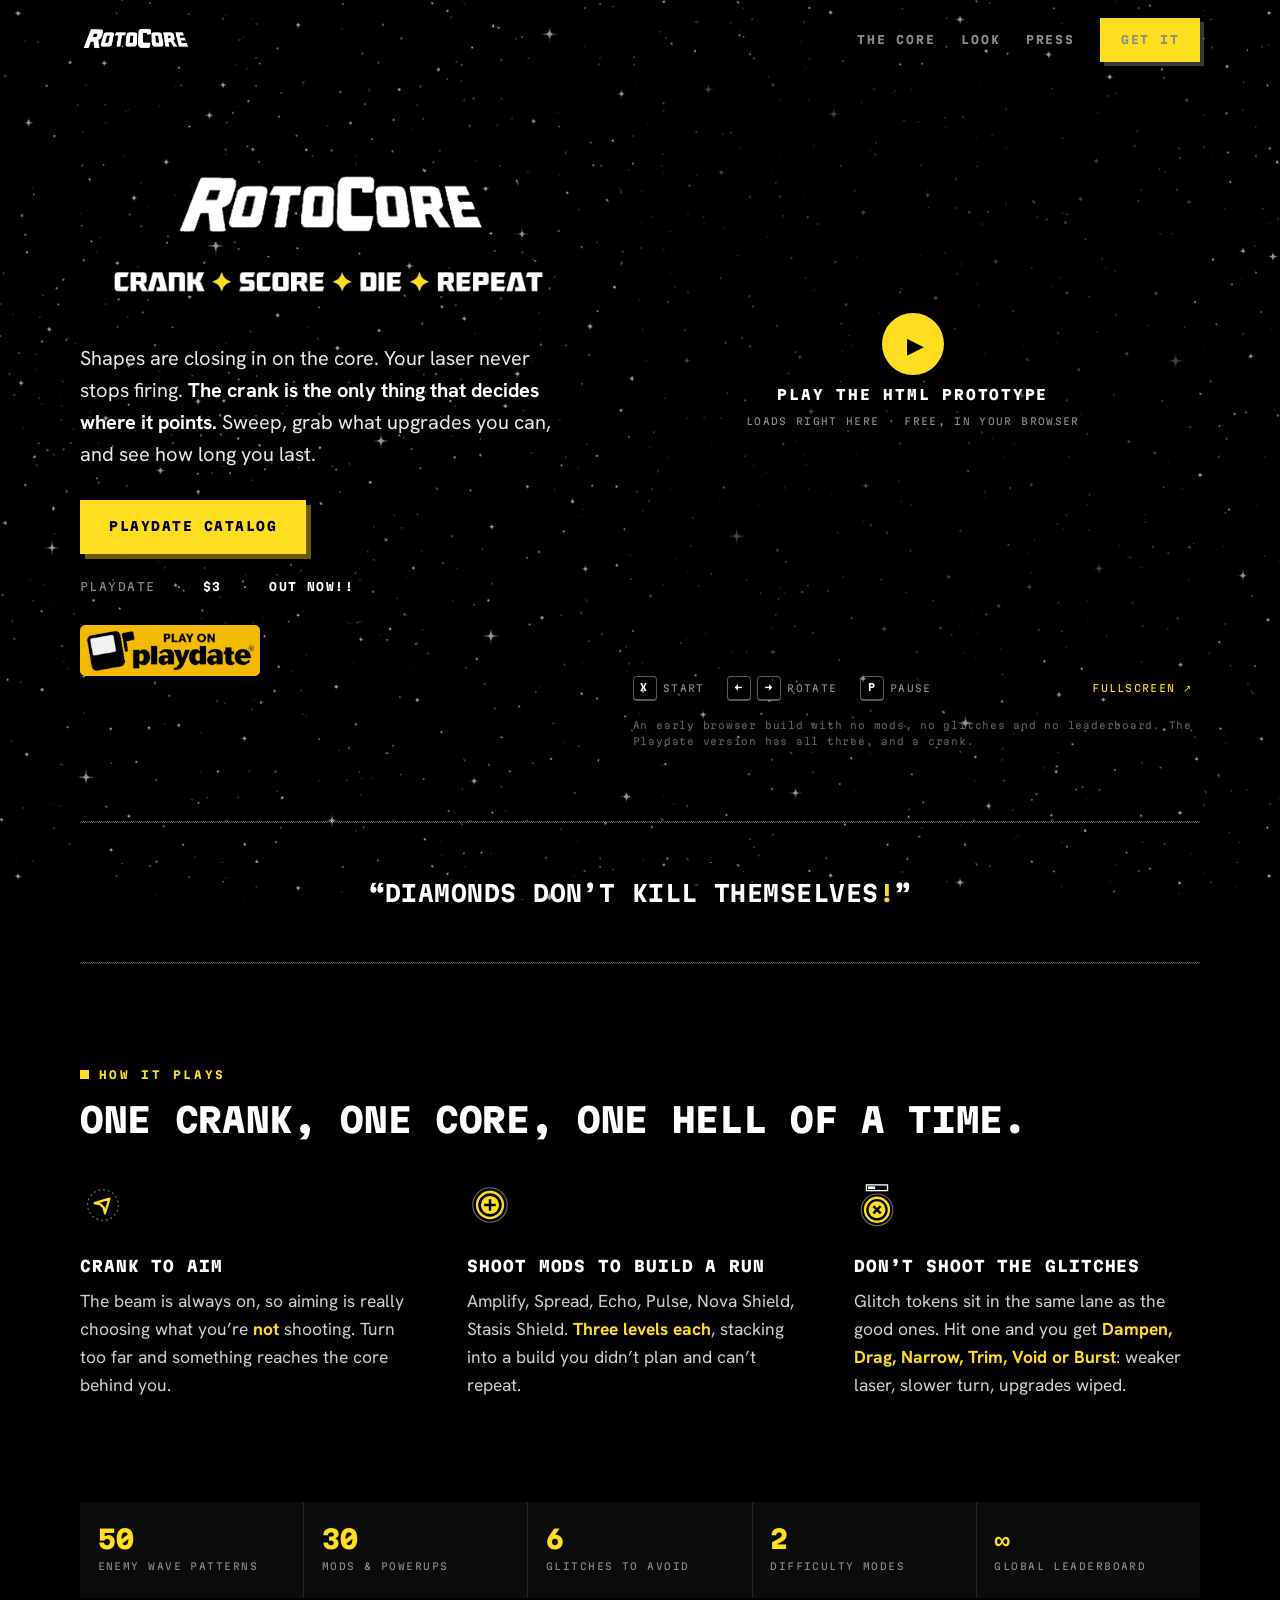
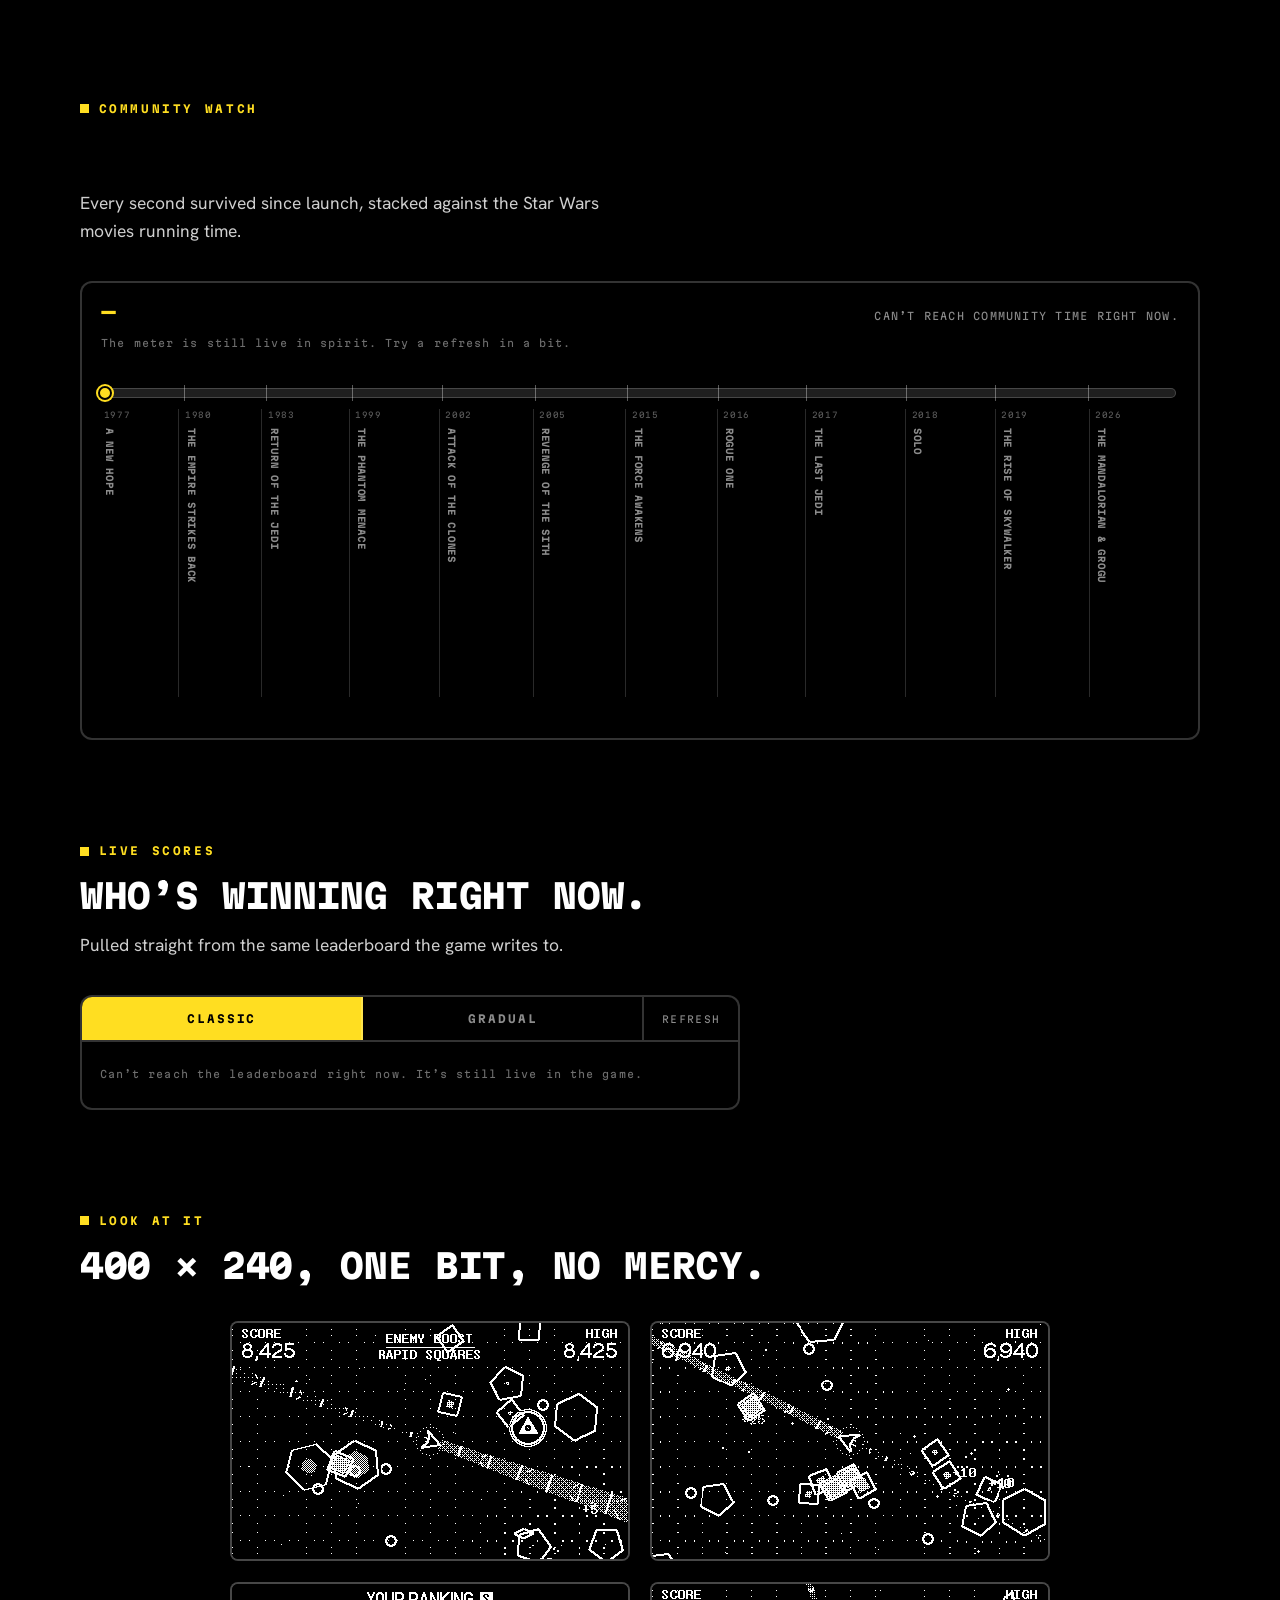
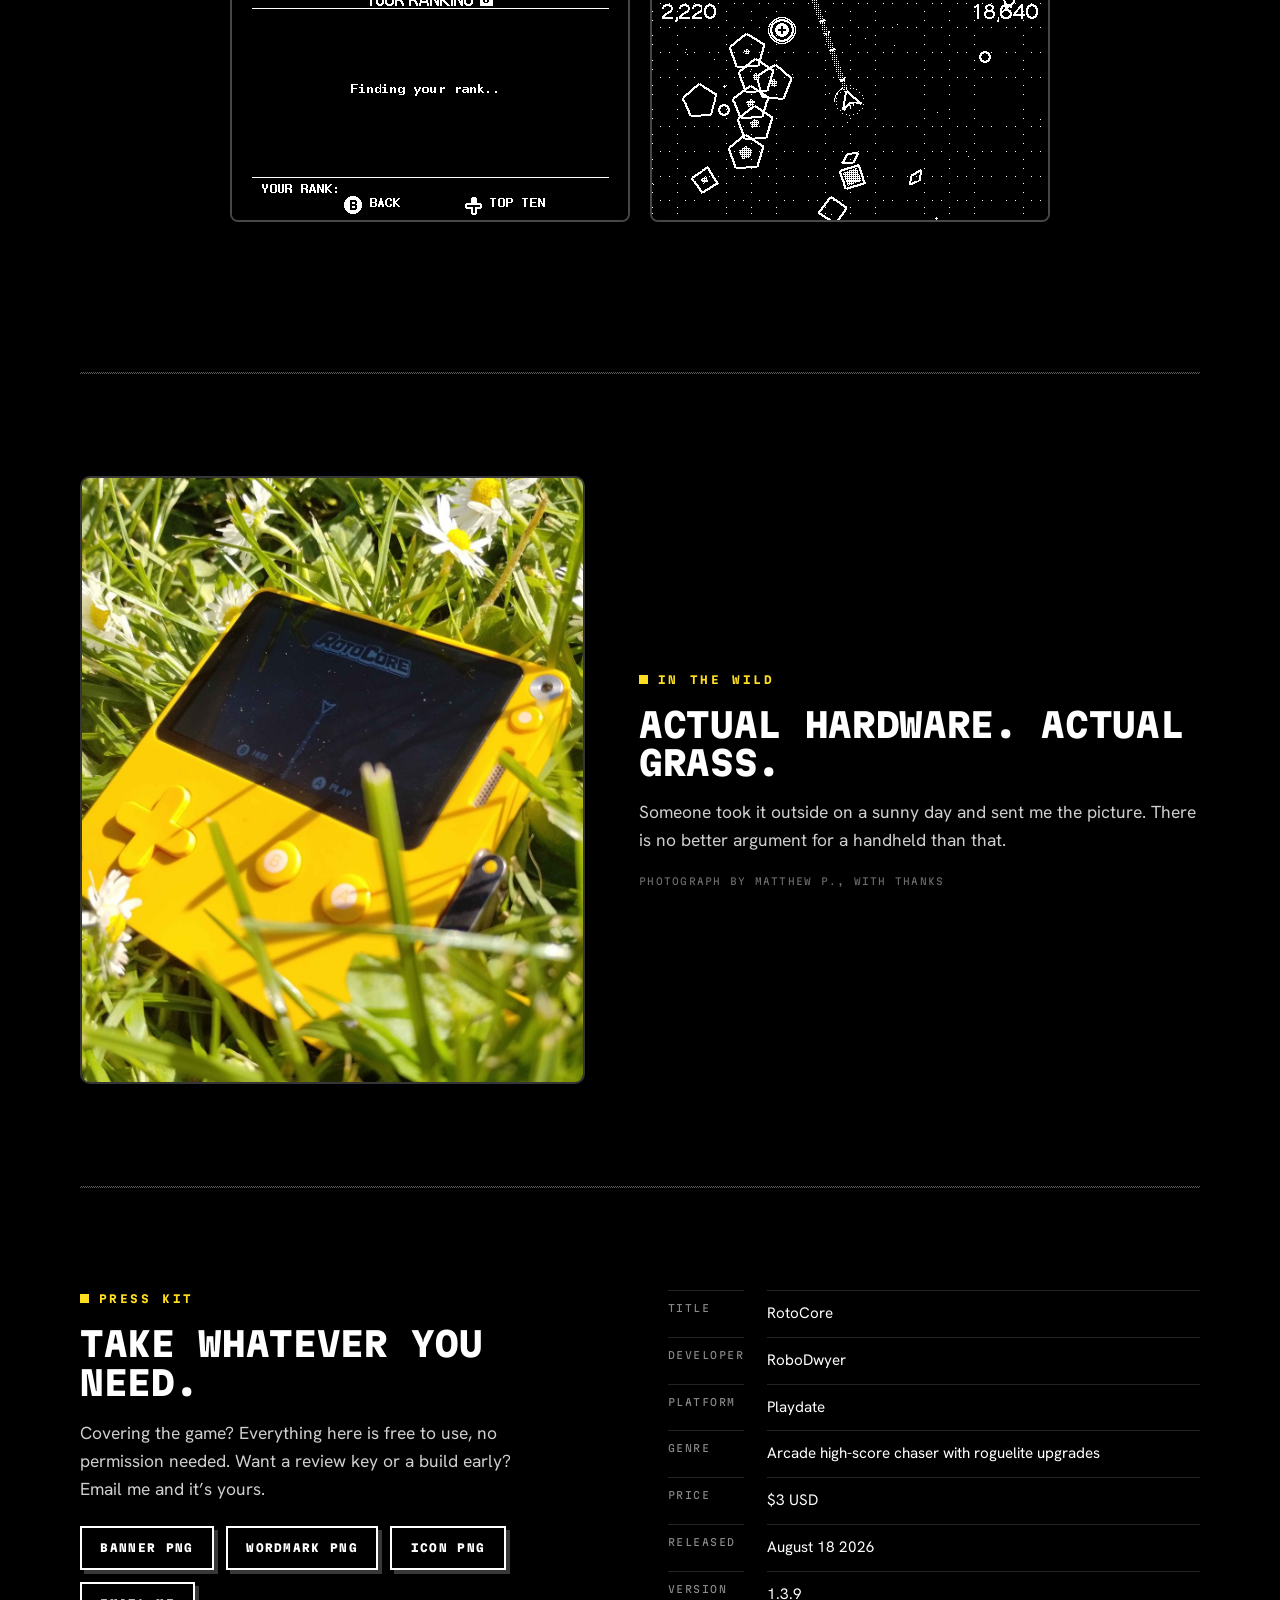
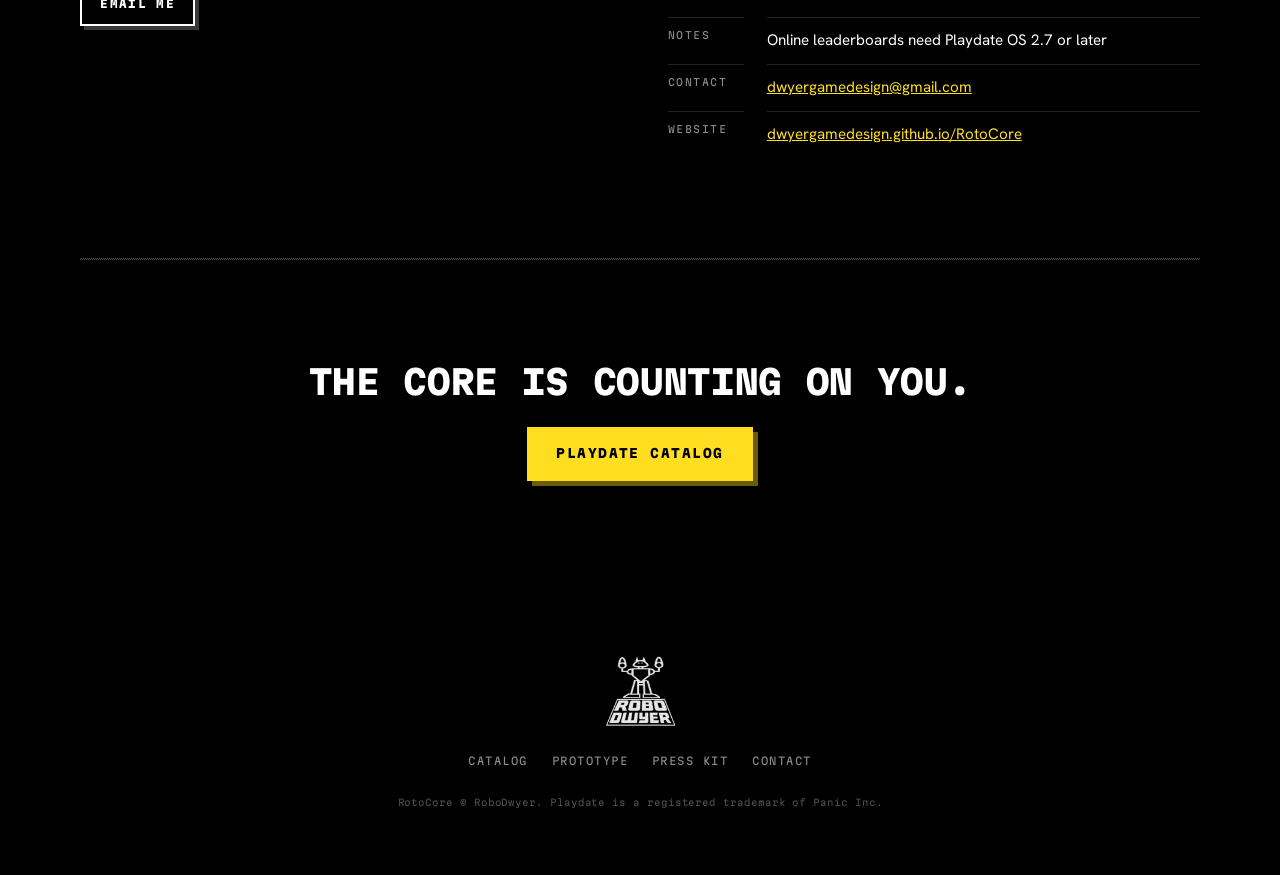
==== index.html @ f3251499 "Update index.html" ====
<!doctype html>
<html lang="en">
<head>
<meta charset="utf-8">
<meta name="viewport" content="width=device-width, initial-scale=1">

<!-- ==========================================================================
     ROTOCORE. Catalog, $3, 18 Aug 2026, v1.3.8, contact, site URL, GIFs,
     leaderboard, saga meter. Asset paths are relative, so this works at
     dwyergamedesign.github.io/RotoCore/ as-is.
     ========================================================================== -->

<title>RotoCore, a crank-powered arcade high-score chaser for Playdate</title>
<meta name="description" content="Shapes are closing in on the core. Your laser never stops firing, and the crank decides where it points. An arcade high-score chaser for Playdate by RoboDwyer.">
<link rel="icon" href="assets/icon.png">

<meta property="og:title" content="RotoCore. Crank, score, die, repeat.">
<meta property="og:description" content="An arcade high-score chaser for Playdate. Your laser never stops firing, and the crank decides where it points.">
<meta property="og:type" content="website">
<!-- OG images must be absolute URLs, so this one can't be relative: -->
<meta property="og:image" content="https://dwyergamedesign.github.io/RotoCore/assets/banner.png">
<meta name="twitter:card" content="summary_large_image">

<link rel="preconnect" href="https://fonts.googleapis.com">
<link rel="preconnect" href="https://fonts.gstatic.com" crossorigin>
<link href="https://fonts.googleapis.com/css2?family=Hanken+Grotesk:wght@400;500;700&display=swap" rel="stylesheet">
<link href="https://fonts.googleapis.com/css2?family=Martian+Mono:wdth,wght@87.5,400;87.5,700;87.5,800&display=swap" rel="stylesheet">

<style>
:root{
  --void:#000;
  --bone:#fff;
  --volt:#FFDE21;          /* the yellow in the RotoCore wordmark */
  --amber:#FFC500;         /* Playdate badge yellow */
  --ash:#8c8c8c;           /* the grey already living in your art */
  --hud:"Martian Mono","Roobert Mono",ui-monospace,"SF Mono",Menlo,monospace;
  --body:"Hanken Grotesk",system-ui,-apple-system,"Segoe UI",sans-serif;
}

*,*::before,*::after{box-sizing:border-box}
html{scroll-behavior:smooth}
html{background:var(--void)}
body{
  margin:0;
  background:transparent;
  color:var(--bone);
  font-family:var(--body);
  font-size:clamp(1rem,.96rem + .2vw,1.09rem);
  line-height:1.6;
  -webkit-font-smoothing:antialiased;
}
img{max-width:100%;display:block}
a{color:var(--volt)}

/* Starfield: one fixed layer behind everything. Fixed rather than scrolling, so
   content moves past a still sky instead of dragging a repeating pattern with it.
   The tile is cropped from the itch background, because the raw file has empty
   margins that tile as dark gutters. */
.sky{
  position:fixed;inset:0;z-index:-1;pointer-events:none;
  background:url("assets/stars.png") repeat 0 0;
  opacity:.6;
}

.wrap{width:min(1120px,92vw);margin-inline:auto}
.band{padding:clamp(3.5rem,8vw,6.5rem) 0}

/* checkerboard rule: the site's hairline is a dither, not a line */
.rule{
  height:2px;
  background-image:repeating-conic-gradient(var(--bone) 0 25%, transparent 0 50%);
  background-size:2px 2px;
  opacity:.35;
  border:0;
  margin:0;
}

.eyebrow{
  font-family:var(--hud);
  font-weight:700;
  font-size:.68rem;
  letter-spacing:.24em;
  text-transform:uppercase;
  color:var(--volt);
  display:flex;
  align-items:center;
  gap:.6rem;
  margin:0 0 1.1rem;
}
.eyebrow::before{content:"";width:9px;height:9px;background:var(--volt);flex:none}

h2{
  font-family:var(--hud);
  font-weight:800;
  font-size:clamp(1.35rem,1.05rem + 1.5vw,2.1rem);
  line-height:1.15;
  letter-spacing:-.01em;
  text-transform:uppercase;
  margin:0 0 1rem;
}

/* ---------- top bar ---------- */
.topbar{
  display:flex;align-items:center;justify-content:space-between;gap:1rem;
  padding:1.1rem 0;
}
.topbar__mark{height:26px;width:auto}
.topnav{display:flex;align-items:center;gap:1.6rem}
.topnav a{
  font-family:var(--hud);font-size:.7rem;font-weight:700;letter-spacing:.16em;
  text-transform:uppercase;color:var(--ash);text-decoration:none;
}
.topnav a:hover{color:var(--bone)}
@media(max-width:720px){.topnav .topnav__link{display:none}}

/* ---------- buttons ---------- */
.btn{
  display:inline-flex;align-items:center;gap:.55rem;
  padding:.95rem 1.7rem;
  font-family:var(--hud);font-weight:800;font-size:.78rem;letter-spacing:.12em;
  text-transform:uppercase;text-decoration:none;
  border:2px solid var(--bone);color:var(--bone);background:transparent;
  box-shadow:5px 5px 0 rgba(255,255,255,.22);
  transition:transform .08s ease, box-shadow .08s ease, background .15s ease;
}
.btn:hover,.btn:focus-visible{transform:translate(3px,3px);box-shadow:2px 2px 0 rgba(255,255,255,.22)}
.btn--go{background:var(--volt);border-color:var(--volt);color:#000;box-shadow:5px 5px 0 #6b5c00}
.btn--go:hover,.btn--go:focus-visible{box-shadow:2px 2px 0 #6b5c00}
.btn--sm{padding:.7rem 1.15rem;font-size:.68rem;box-shadow:4px 4px 0 rgba(255,255,255,.22)}
.btn--sm:hover{box-shadow:2px 2px 0 rgba(255,255,255,.22)}
:focus-visible{outline:3px solid var(--volt);outline-offset:3px}

/* ---------- hero ---------- */
.hero{display:grid;gap:clamp(2rem,5vw,3.5rem);align-items:center;padding-bottom:clamp(2.5rem,6vw,4.5rem)}
@media(min-width:960px){.hero{grid-template-columns:minmax(0,.92fr) minmax(0,1.08fr)}}

.hero__wordmark{width:min(100%,520px);margin-bottom:1.6rem}
.hero__pitch{font-size:clamp(1.05rem,1rem + .35vw,1.25rem);max-width:46ch;margin:0 0 1.9rem;color:#e8e8e8}
.hero__pitch strong{color:var(--bone)}
.buys{display:flex;flex-wrap:wrap;gap:1rem 1.15rem;margin-bottom:1.5rem}
.hero__meta{
  font-family:var(--hud);font-size:.7rem;letter-spacing:.13em;text-transform:uppercase;
  color:var(--ash);margin:0 0 1.8rem;
}
.hero__meta b{color:var(--bone);font-weight:700}
.hero__badge{width:180px;opacity:.95}

/* ---------- taunt ---------- */
.taunt{
  font-family:var(--hud);font-weight:700;
  font-size:clamp(.95rem,.85rem + .7vw,1.5rem);
  text-transform:uppercase;letter-spacing:.02em;
  text-align:center;color:var(--bone);
  margin:0;padding:clamp(2.2rem,5vw,3.2rem) 0;
}
.taunt span{color:var(--volt)}

/* ---------- the loop ---------- */
.loop{display:grid;gap:2.2rem}
@media(min-width:820px){.loop{grid-template-columns:repeat(3,1fr);gap:2.6rem}}
.beat__glyph{width:46px;height:46px;margin-bottom:1.1rem}
.beat h3{
  font-family:var(--hud);font-weight:800;font-size:.95rem;letter-spacing:.06em;
  text-transform:uppercase;margin:0 0 .6rem;
}
.beat p{margin:0;color:#cfcfcf}
.beat em{color:var(--volt);font-style:normal;font-weight:700}

/* ---------- stats ---------- */
.stats{display:grid;grid-template-columns:repeat(2,1fr);gap:1px;background:rgba(255,255,255,.16)}
@media(min-width:760px){.stats{grid-template-columns:repeat(3,1fr)}}
@media(min-width:1000px){.stats{grid-template-columns:repeat(5,1fr)}}
.stat{background:rgba(0,0,0,.72);padding:1.5rem 1.1rem}
.stat__n{
  font-family:var(--hud);font-weight:800;font-size:1.6rem;line-height:1;
  color:var(--volt);display:block;margin-bottom:.5rem;font-variant-numeric:tabular-nums;
}
.stat__l{
  font-family:var(--hud);font-size:.6rem;letter-spacing:.15em;text-transform:uppercase;
  color:var(--ash);line-height:1.5;display:block;
}

/* ---------- screenshots ---------- */
/* Native 400x240. The captures are pixel art, and upscaling them softens everything.
   Columns are capped at 400px and centred; they only ever shrink, never stretch. */
.shots{display:grid;gap:1.3rem;grid-template-columns:repeat(auto-fit,minmax(0,400px));justify-content:center}
.shot{
  position:relative;aspect-ratio:400/240;background:#000;width:100%;max-width:400px;
  border:2px solid rgba(255,255,255,.28);border-radius:8px;overflow:hidden;
}
.shot img{width:100%;height:100%;object-fit:cover;image-rendering:pixelated}
.shot.is-empty{border-style:dashed}
.shot.is-empty::after{
  content:attr(data-slot);
  position:absolute;inset:0;display:grid;place-items:center;text-align:center;padding:1rem;
  font-family:var(--hud);font-size:.58rem;letter-spacing:.12em;text-transform:uppercase;color:#5a5a5a;
}

/* ---------- in the wild ----------
   The photo is shown at its own aspect ratio, since it's already cropped how it should be. */
.wildband{display:grid;gap:2rem;align-items:center}
@media(min-width:860px){.wildband{grid-template-columns:minmax(0,.9fr) minmax(0,1fr);gap:3.4rem}}
.wild{
  border-radius:10px;overflow:hidden;background:#0a0a0a;
  border:2px solid rgba(255,255,255,.18);max-width:520px;
}
.wild img{display:block;width:100%;height:auto}
.wild__cap{
  margin:1.2rem 0 0;
  font-family:var(--hud);font-size:.6rem;letter-spacing:.13em;text-transform:uppercase;
  color:#6e6e6e;
}

/* ---------- press ---------- */
.press{display:grid;gap:2.6rem}
@media(min-width:880px){.press{grid-template-columns:minmax(0,1fr) minmax(0,1fr);gap:3.5rem}}
.facts{margin:0;display:grid;grid-template-columns:auto 1fr;gap:.1rem 1.4rem}
.facts dt{
  font-family:var(--hud);font-size:.62rem;letter-spacing:.15em;text-transform:uppercase;
  color:var(--ash);padding:.62rem 0;border-top:1px solid rgba(255,255,255,.14);
}
.facts dd{margin:0;padding:.62rem 0;border-top:1px solid rgba(255,255,255,.14);font-size:.95rem}
.assets{display:flex;flex-wrap:wrap;gap:.75rem;margin-top:1.4rem}

/* ---------- footer ---------- */
.foot{padding:3rem 0 4rem;display:grid;gap:1.6rem;justify-items:center;text-align:center}
.foot__logo{width:120px;opacity:.9}
.foot__links{display:flex;flex-wrap:wrap;gap:1.5rem;justify-content:center}
.foot__links a{
  font-family:var(--hud);font-size:.66rem;letter-spacing:.14em;text-transform:uppercase;
  color:var(--ash);text-decoration:none;
}
.foot__links a:hover{color:var(--bone)}
.foot__fine{font-family:var(--hud);font-size:.58rem;letter-spacing:.1em;color:#4d4d4d;margin:0}

/* ---------- prototype embed ---------- */
.linky{
  font-family:var(--hud);font-size:.7rem;letter-spacing:.1em;text-transform:uppercase;
  color:var(--ash);text-decoration:none;border-bottom:1px solid rgba(255,255,255,.28);
  padding-bottom:2px;align-self:center;
}
.linky:hover{color:var(--bone);border-color:var(--bone)}

.lede{color:#cfcfcf;max-width:56ch;margin:0 0 2.2rem}

.proto__stage{
  position:relative;width:100%;max-width:560px;margin-inline:auto;aspect-ratio:540/560;
  background:transparent;border-radius:14px;overflow:hidden;
}
.proto__frame{position:absolute;top:0;left:0;width:540px;height:560px;border:0;transform-origin:0 0}
.proto__launch{
  position:absolute;inset:0;width:100%;
  display:flex;flex-direction:column;align-items:center;justify-content:center;gap:.7rem;
  background:rgba(0,0,0,.55);border:0;cursor:pointer;color:var(--bone);
  font-family:var(--hud);text-transform:uppercase;
}
.proto__launch:hover .proto__launch-disc{background:var(--bone)}
.proto__launch-disc{
  width:62px;height:62px;border-radius:50%;background:var(--volt);color:#000;
  display:grid;place-items:center;font-size:1.35rem;padding-left:5px;transition:background .15s ease;
}
.proto__launch-main{font-weight:800;font-size:.86rem;letter-spacing:.13em}
.proto__launch-sub{font-size:.6rem;letter-spacing:.14em;color:var(--ash)}

.proto__bar{
  display:flex;flex-wrap:wrap;gap:1rem 2rem;align-items:center;justify-content:space-between;
  max-width:560px;margin:1rem auto 0;
}
.keys{display:flex;flex-wrap:wrap;gap:1.4rem;list-style:none;margin:0;padding:0}
.keys li{
  display:flex;align-items:center;gap:.4rem;
  font-family:var(--hud);font-size:.6rem;letter-spacing:.14em;text-transform:uppercase;color:var(--ash);
}
kbd{
  font-family:var(--hud);font-size:.62rem;font-weight:700;color:var(--bone);
  border:1px solid rgba(255,255,255,.35);border-bottom-width:2px;border-radius:4px;
  padding:.18rem .42rem;min-width:1.55em;text-align:center;
}
.proto__pop{
  font-family:var(--hud);font-size:.62rem;letter-spacing:.13em;text-transform:uppercase;
  color:var(--volt);text-decoration:none;
}
.proto__pop:hover{text-decoration:underline}
.proto__note{
  max-width:560px;margin:1rem auto 0;
  font-family:var(--hud);font-size:.6rem;line-height:1.7;letter-spacing:.08em;color:#5f5f5f;
}

/* ---------- saga meter ---------- */
.saga{
  border:2px solid rgba(255,255,255,.2);border-radius:12px;overflow:hidden;
  background:rgba(0,0,0,.55);
}
.saga__status{
  display:flex;flex-wrap:wrap;justify-content:space-between;align-items:baseline;gap:.5rem 1.4rem;
  padding:1.15rem 1.2rem .25rem;
}
.saga__time{
  font-family:var(--hud);font-weight:800;font-size:clamp(1.05rem,.95rem + .5vw,1.35rem);
  line-height:1;color:var(--volt);font-variant-numeric:tabular-nums;letter-spacing:.04em;
}
.saga__now{
  font-family:var(--hud);font-size:.64rem;letter-spacing:.12em;text-transform:uppercase;
  color:var(--ash);line-height:1.5;
}
.saga__now b{color:var(--bone);font-weight:700}
.saga__msg{
  margin:0;padding:.4rem 1.2rem 1.1rem;
  font-family:var(--hud);font-size:.63rem;letter-spacing:.11em;line-height:1.7;color:#6e6e6e;
}
.saga__msg.is-hidden{display:none}

.saga__scroll{
  overflow-x:auto;-webkit-overflow-scrolling:touch;
  padding:0 0 1.35rem;
  overscroll-behavior-x:contain;
  scrollbar-color:rgba(255,222,33,.45) transparent;
}
.saga__inner{min-width:1100px;padding:1.15rem 1.35rem 1.2rem}

.saga__rail{
  position:relative;height:10px;
  background:rgba(255,255,255,.12);
  border:1px solid rgba(255,255,255,.18);
  border-radius:999px;
}
.saga__fill{
  position:absolute;left:0;top:0;bottom:0;width:0;
  background:var(--volt);border-radius:999px 0 0 999px;
  transition:width .55s ease;
}
.saga__fill.is-full{border-radius:999px}
.saga__tick{
  position:absolute;top:-4px;bottom:-4px;width:1px;
  background:rgba(255,255,255,.35);pointer-events:none;
}
.saga__tick:first-child{display:none}
.saga__head{
  position:absolute;top:50%;left:0;z-index:2;
  width:14px;height:14px;margin-left:-7px;
  background:var(--volt);border:2px solid #000;
  box-shadow:0 0 0 2px var(--volt);border-radius:50%;
  transform:translateY(-50%);
  transition:left .55s ease;
}

.saga__films{
  display:flex;width:100%;margin-top:.7rem;
  min-height:18rem;align-items:flex-start;
}
.saga__film{
  min-width:0;height:18rem;padding:0 .15rem 0 .35rem;
  border-left:1px solid rgba(255,255,255,.16);
  overflow:visible;
}
.saga__film:first-child{padding-left:0;border-left:0}
.saga__film-year{
  font-family:var(--hud);font-size:.5rem;letter-spacing:.08em;color:#5a5a5a;
  display:block;margin:0 0 .4rem;
}
.saga__film-short{
  font-family:var(--hud);font-weight:700;font-size:.58rem;letter-spacing:.08em;
  text-transform:uppercase;color:var(--ash);
  display:block;white-space:nowrap;line-height:1.15;
  writing-mode:vertical-rl;
  text-orientation:sideways;
  -webkit-text-orientation:sideways;
}
.saga__film.is-done .saga__film-short{color:var(--bone)}
.saga__film.is-now .saga__film-short{color:var(--volt)}
.saga__film.is-now .saga__film-year{color:var(--volt)}

@media(prefers-reduced-motion:reduce){
  .saga__fill,.saga__head{transition:none}
}

/* ---------- leaderboard ---------- */
.board{border:2px solid rgba(255,255,255,.2);border-radius:12px;overflow:hidden;max-width:660px;background:rgba(0,0,0,.55)}
.board__tabs{display:flex;align-items:stretch;border-bottom:2px solid rgba(255,255,255,.2)}
.board__tab{
  flex:1;appearance:none;background:transparent;border:0;cursor:pointer;
  padding:.95rem .6rem;color:var(--ash);
  font-family:var(--hud);font-weight:700;font-size:.68rem;letter-spacing:.18em;text-transform:uppercase;
  border-right:2px solid rgba(255,255,255,.2);transition:color .12s ease,background .12s ease;
}
.board__tab:hover{color:var(--bone)}
.board__tab.is-on{background:var(--volt);color:#000}
.board__refresh{
  appearance:none;background:transparent;border:0;cursor:pointer;color:var(--ash);
  padding:0 1.1rem;font-family:var(--hud);font-size:.6rem;letter-spacing:.14em;text-transform:uppercase;
}
.board__refresh:hover{color:var(--bone)}
.board__refresh[disabled]{opacity:.4;cursor:default}

.board__list{list-style:none;margin:0;padding:0}
.board__row{
  display:grid;grid-template-columns:2.6rem minmax(0,1fr) auto;align-items:center;gap:1rem;
  padding:.72rem 1.1rem;border-bottom:1px solid rgba(255,255,255,.1);
}
.board__list li:last-child .board__row,.board__list li:last-child{border-bottom:0}
.board__rank{
  font-family:var(--hud);font-weight:800;font-size:.74rem;color:#5f5f5f;font-variant-numeric:tabular-nums;
}
.board__name{
  font-family:var(--hud);font-size:.78rem;letter-spacing:.04em;
  overflow:hidden;text-overflow:ellipsis;white-space:nowrap;
}
.board__score{
  font-family:var(--hud);font-weight:800;font-size:.85rem;font-variant-numeric:tabular-nums;
}
.board__list li:first-child .board__rank,
.board__list li:first-child .board__score{color:var(--volt)}
.board__msg{
  margin:0;padding:1.5rem 1.1rem;
  font-family:var(--hud);font-size:.63rem;letter-spacing:.11em;line-height:1.7;color:#6e6e6e;
}
.board__msg.is-hidden{display:none}
.board__foot{
  max-width:660px;margin:.95rem 0 0;
  font-family:var(--hud);font-size:.58rem;letter-spacing:.1em;line-height:1.7;color:#5a5a5a;
}

/* ---------- reveal ---------- */
.rise{opacity:0;transform:translateY(14px);transition:opacity .5s ease,transform .5s ease}
.rise.is-in{opacity:1;transform:none}
@media(prefers-reduced-motion:reduce){
  html{scroll-behavior:auto}
  .rise{opacity:1;transform:none;transition:none}
  .btn{transition:none}
}
</style>
</head>

<body>
<div class="sky" aria-hidden="true"></div>

<div class="wrap">
  <header class="topbar">
    <img class="topbar__mark" src="assets/logo.png" alt="RotoCore">
    <nav class="topnav">
      <a class="topnav__link" href="#loop">The core</a>
      <a class="topnav__link" href="#look">Look</a>
      <a class="topnav__link" href="#press">Press</a>
      <a class="btn btn--sm btn--go" href="https://play.date/games/rotocore/">Get it</a>
    </nav>
  </header>
</div>

<main>

  <!-- ============================ HERO ============================ -->
  <section class="wrap hero">
    <div class="hero__copy">
      <img class="hero__wordmark" src="assets/wordmark.png" alt="RotoCore. Crank, score, die, repeat.">
      <p class="hero__pitch">
        Shapes are closing in on the core. Your laser never stops firing.
        <strong>The crank is the only thing that decides where it points.</strong>
        Sweep, grab what upgrades you can, and see how long you last.
      </p>
      <div class="buys">
        <a class="btn btn--go" href="https://play.date/games/rotocore/">Playdate Catalog</a>
      </div>
      <p class="hero__meta">
        Playdate &nbsp;·&nbsp; <b data-edit="price">$3</b> &nbsp;·&nbsp; <b data-edit="date">Out Now!!</b>
      </p>
      <img class="hero__badge" src="assets/play-on-playdate.png" alt="Play on Playdate">
    </div>

    <div class="hero__demo" id="play">
      <div class="proto__stage" id="protoStage">
        <button class="proto__launch" id="protoLaunch" type="button">
          <span class="proto__launch-disc" aria-hidden="true">&#9654;</span>
          <span class="proto__launch-main">Play the HTML Prototype</span>
          <span class="proto__launch-sub">Loads right here &middot; free, in your browser</span>
        </button>
      </div>

      <div class="proto__bar">
        <ul class="keys">
          <li><kbd>X</kbd> Start</li>
          <li><kbd>&#8592;</kbd><kbd>&#8594;</kbd> Rotate</li>
          <li><kbd>P</kbd> Pause</li>
        </ul>
        <a class="proto__pop" href="play/" target="_blank" rel="noopener">Fullscreen &#8599;</a>
      </div>

      <p class="proto__note" id="protoNote">
        An early browser build with no mods, no glitches and no leaderboard. The Playdate version has all three, and a crank.
      </p>
    </div>
  </section>

  <div class="wrap"><hr class="rule"></div>
  <p class="taunt">“Diamonds don’t kill themselves<span>!</span>”</p>
  <div class="wrap"><hr class="rule"></div>

  <!-- ============================ THE LOOP ============================ -->
  <section class="band" id="loop">
    <div class="wrap">
      <p class="eyebrow rise">How it plays</p>
      <h2 class="rise">One crank, one core, one hell of a time.</h2>
      <div class="loop" style="margin-top:2.6rem">

        <div class="beat rise">
          <!-- The ship, centred, rotating in place. It sits at x=200,y=120 in game.
               Chevron vertices are the game's own CHEVRON_LX / CHEVRON_LY from player.lua. -->
          <svg class="beat__glyph" viewBox="0 0 48 48" fill="none" aria-hidden="true">
            <circle cx="24" cy="24" r="16" stroke="#fff" stroke-width="1.2" stroke-dasharray="2 3" opacity=".45"/>
            <path d="M30.72 17.28 L15.27 21.98 L21.31 23.33 L24.67 26.69 L26.02 32.73 Z"
                  stroke="#FFDE21" stroke-width="2.4" stroke-linejoin="round"/>
          </svg>
          <h3>Crank to aim</h3>
          <p>The beam is always on, so aiming is really choosing what you’re <em>not</em> shooting. Turn too far and something reaches the core behind you.</p>
        </div>

        <div class="beat rise">
          <!-- Mod token: halo ring, outer ring, filled core, plus symbol (modToken.lua) -->
          <svg class="beat__glyph" viewBox="0 0 48 48" fill="none" aria-hidden="true">
            <circle cx="24" cy="24" r="18" stroke="#fff" stroke-width="1.2" opacity=".4"/>
            <circle cx="24" cy="24" r="13.5" stroke="#FFDE21" stroke-width="2.5"/>
            <circle cx="24" cy="24" r="9.5" fill="#FFDE21"/>
            <path d="M24 18v12M18 24h12" stroke="#000" stroke-width="2.6"/>
          </svg>
          <h3>Shoot mods to build a run</h3>
          <p>Amplify, Spread, Echo, Pulse, Nova Shield, Stasis Shield. <em>Three levels each</em>, stacking into a build you didn’t plan and can’t repeat.</p>
        </div>

        <div class="beat rise">
          <!-- Glitch token: countdown meter, halo ring, filled core, X (antiModToken.lua) -->
          <svg class="beat__glyph" viewBox="0 0 48 48" fill="none" aria-hidden="true">
            <rect x="13" y="3" width="22" height="6" stroke="#fff" stroke-width="1.4"/>
            <rect x="14.6" y="4.6" width="7.5" height="2.8" fill="#fff"/>
            <circle cx="24" cy="29" r="16.5" stroke="#fff" stroke-width="1.2" opacity=".4"/>
            <circle cx="24" cy="29" r="12.5" stroke="#FFDE21" stroke-width="2.5"/>
            <circle cx="24" cy="29" r="8.8" fill="#FFDE21"/>
            <path d="M20.2 25.2l7.6 7.6M27.8 25.2l-7.6 7.6" stroke="#000" stroke-width="2.6"/>
          </svg>
          <h3>Don’t shoot the glitches</h3>
          <p>Glitch tokens sit in the same lane as the good ones. Hit one and you get <em>Dampen, Drag, Narrow, Trim, Void or Burst</em>: weaker laser, slower turn, upgrades wiped.</p>
        </div>

      </div>
    </div>
  </section>

  <!-- ============================ STATS ============================ -->
  <section class="wrap" style="padding-bottom:clamp(3.5rem,8vw,6.5rem)">
    <div class="stats rise">
      <div class="stat"><span class="stat__n">50</span><span class="stat__l">Enemy wave patterns</span></div>
      <div class="stat"><span class="stat__n">30</span><span class="stat__l">Mods &amp; powerups</span></div>
      <div class="stat"><span class="stat__n">6</span><span class="stat__l">Glitches to avoid</span></div>
      <div class="stat"><span class="stat__n">2</span><span class="stat__l">Difficulty modes</span></div>
      <div class="stat"><span class="stat__n">∞</span><span class="stat__l">Global leaderboard</span></div>
    </div>
  </section>

  <!-- ============================ SAGA METER ============================ -->
  <section class="band" id="saga" style="padding-top:0">
    <div class="wrap">
      <p class="eyebrow rise">Community watch</p>
      <h2 class="rise">How long have we defended the core.</h2>
      <p class="lede rise">
        Every second survived since launch, stacked against the Star Wars movies running time.
      </p>

      <div class="saga rise">
        <div class="saga__status">
          <span class="saga__time" id="sagaTime">&#8212;</span>
          <span class="saga__now" id="sagaNow">Loading community time&#8230;</span>
        </div>
        <p class="saga__msg is-hidden" id="sagaMsg"></p>
        <div class="saga__scroll" id="sagaScroll">
          <div class="saga__inner" id="sagaInner">
            <div class="saga__rail" id="sagaRail" role="progressbar" aria-valuemin="0" aria-valuemax="100" aria-valuenow="0" aria-label="Community watch through the Star Wars movies">
              <div class="saga__fill" id="sagaFill"></div>
              <div class="saga__head" id="sagaHead" aria-hidden="true"></div>
            </div>
            <div class="saga__films" id="sagaFilms"></div>
          </div>
        </div>
      </div>
    </div>
  </section>

  <!-- ============================ LEADERBOARD ============================ -->
  <section class="band" id="scores" style="padding-top:0">
    <div class="wrap">
      <p class="eyebrow rise">Live scores</p>
      <h2 class="rise">Who&#8217;s winning right now.</h2>
      <p class="lede rise">
        Pulled straight from the same leaderboard the game writes to.
      </p>

      <div class="board rise">
        <div class="board__tabs" role="tablist" aria-label="Leaderboard difficulty">
          <button class="board__tab is-on" type="button" role="tab" aria-selected="true" data-mode="standard">Classic</button>
          <button class="board__tab" type="button" role="tab" aria-selected="false" data-mode="gradual">Gradual</button>
          <button class="board__refresh" type="button" id="boardRefresh">Refresh</button>
        </div>
        <ol class="board__list" id="boardList"></ol>
        <p class="board__msg" id="boardMsg">Loading the board&#8230;</p>
      </div>
    </div>
  </section>

  <!-- ============================ LOOK ============================ -->
  <section class="band" id="look" style="padding-top:0">
    <div class="wrap">
      <p class="eyebrow rise">Look at it</p>
      <h2 class="rise">400 × 240, one bit, no mercy.</h2>

      <div class="shots rise" style="margin:2.2rem 0 3rem">
        <!-- Native 400x240 captures, rendered pixelated and lazy-loaded. -->
        <div class="shot" data-slot="assets/screens/01.gif"><img src="assets/screens/01.gif" alt="Gameplay: the laser sweeping past hexagons and pentagons closing on the core" loading="lazy" width="400" height="240"></div>
        <div class="shot" data-slot="assets/screens/02.gif"><img src="assets/screens/02.gif" alt="Gameplay: the beam firing left through a cluster of squares carrying mod tokens" loading="lazy" width="400" height="240"></div>
        <div class="shot" data-slot="assets/screens/03.gif"><img src="assets/screens/03.gif" alt="The game's hub menu, showing profile, global leaderboard, powerups and mods, glitches and enemy waves" loading="lazy" width="400" height="240"></div>
        <div class="shot" data-slot="assets/screens/04.gif"><img src="assets/screens/04.gif" alt="Gameplay: a swarm of pentagons converging while a powerup core drifts in" loading="lazy" width="400" height="240"></div>
      </div>
      </div>
    </div>
  </section>

  <div class="wrap"><hr class="rule"></div>

  <!-- ============================ IN THE WILD ============================ -->
  <section class="band" id="wild">
    <div class="wrap wildband">
      <figure class="rise" style="margin:0">
        <div class="wild">
          <img src="assets/in-the-wild.jpg" width="1100" height="1325" loading="lazy"
               alt="RotoCore running on a yellow Playdate lying in grass among daisies">
        </div>
      </figure>
      <div>
        <p class="eyebrow rise">In the wild</p>
        <h2 class="rise">Actual hardware. Actual grass.</h2>
        <p class="lede rise" style="margin-bottom:0">
          Someone took it outside on a sunny day and sent me the picture. There is no better
          argument for a handheld than that.
        </p>
        <p class="wild__cap rise">Photograph by Matthew P., with thanks</p>
      </div>
    </div>
  </section>

  <div class="wrap"><hr class="rule"></div>

  <!-- ============================ PRESS ============================ -->
  <section class="band" id="press">
    <div class="wrap press">
      <div class="rise">
        <p class="eyebrow">Press kit</p>
        <h2>Take whatever you need.</h2>
        <p style="color:#cfcfcf;max-width:44ch">
          Covering the game? Everything here is free to use, no permission needed.
          Want a review key or a build early? Email me and it’s yours.
        </p>
        <div class="assets">
          <a class="btn btn--sm" href="assets/banner.png" download>Banner PNG</a>
          <a class="btn btn--sm" href="assets/wordmark.png" download>Wordmark PNG</a>
          <a class="btn btn--sm" href="assets/icon.png" download>Icon PNG</a>
          <a class="btn btn--sm" href="mailto:dwyergamedesign@gmail.com">Email me</a>
        </div>
      </div>

      <dl class="facts rise">
        <dt>Title</dt><dd>RotoCore</dd>
        <dt>Developer</dt><dd>RoboDwyer</dd>
        <dt>Platform</dt><dd>Playdate</dd>
        <dt>Genre</dt><dd>Arcade high-score chaser with roguelite upgrades</dd>
        <dt>Price</dt><dd data-edit="price">$3 USD</dd>
        <dt>Released</dt><dd data-edit="date">August 18 2026</dd>
        <dt>Version</dt><dd>1.3.9</dd>
        <dt>Notes</dt><dd>Online leaderboards need Playdate OS 2.7 or later</dd>
        <dt>Contact</dt><dd><a href="mailto:dwyergamedesign@gmail.com">dwyergamedesign@gmail.com</a></dd>
        <dt>Website</dt><dd><a href="https://dwyergamedesign.github.io/RotoCore/">dwyergamedesign.github.io/RotoCore</a></dd>
      </dl>
    </div>
  </section>

  <div class="wrap"><hr class="rule"></div>

  <!-- ============================ CLOSER ============================ -->
  <section class="wrap band" style="text-align:center">
    <h2 class="rise" style="margin-bottom:1.6rem">The core is counting on you.</h2>
    <div class="buys rise" style="justify-content:center">
      <a class="btn btn--go" href="https://play.date/games/rotocore/">Playdate Catalog</a>
    </div>
  </section>

</main>

<footer class="wrap foot">
  <img class="foot__logo" src="assets/robodwyer.png" alt="RoboDwyer">
  <nav class="foot__links">
    <a href="https://play.date/games/rotocore/">Catalog</a>
    <a href="play/">Prototype</a>
    <a href="#press">Press kit</a>
    <a href="mailto:dwyergamedesign@gmail.com">Contact</a>
  </nav>
  <p class="foot__fine">RotoCore © RoboDwyer. Playdate is a registered trademark of Panic Inc.</p>
</footer>

<script>
/* ---------------------------------------------------------------
   Prototype embed. Click to load, so nothing downloads until asked.
   The prototype is a fixed 620x560 layout, so it's scaled to fit.
   --------------------------------------------------------------- */
(function(){
  var stage = document.getElementById('protoStage');
  var btn   = document.getElementById('protoLaunch');
  var note  = document.getElementById('protoNote');
  if(!stage || !btn) return;

  var W = 540, H = 560, frame = null;

  /* Keyboard-only game, so say so up front on touch devices. */
  if(window.matchMedia('(pointer: coarse)').matches && note){
    note.innerHTML = 'Heads up: the prototype is keyboard-only, so it won\u2019t play on a phone. ' +
                     'It\u2019s here for anyone on a computer. The Playdate version uses the crank.';
  }

  function fit(){
    if(!frame) return;
    var s = Math.min(1, stage.clientWidth / W);
    frame.style.transform = 'scale(' + s + ')';
  }

  btn.addEventListener('click', function(){
    frame = document.createElement('iframe');
    frame.className = 'proto__frame';
    frame.src = 'play/';
    frame.title = 'RotoCore browser prototype';
    frame.setAttribute('loading','eager');
    stage.appendChild(frame);
    btn.remove();
    fit();
    frame.addEventListener('load', function(){
      try { frame.contentWindow.focus(); } catch(err) {}
    });
  });

  window.addEventListener('resize', fit);

})();

/* ---------------------------------------------------------------
   Saga meter. Sums scores.total_time for players whose first score
   row is on or after launch day, then walks the films in theatrical
   release order, The Mandalorian & Grogu last.
   --------------------------------------------------------------- */
(function(){
  var HOST = 'https://llkdjucqpwfemouwjpkd.supabase.co';
  var KEY  = 'eyJhbGciOiJIUzI1NiIsInR5cCI6IkpXVCJ9.eyJpc3MiOiJzdXBhYmFzZSIsInJlZiI6Imxsa2RqdWNxcHdmZW1vdXdqcGtkIiwicm9sZSI6ImFub24iLCJpYXQiOjE3NzI0NzM4NDgsImV4cCI6MjA4ODA0OTg0OH0.UFy-96ACIDqhpuCEpKFm0R9SwgT3ipOYkeHlAuSJD_k';
  var PAGE = 1000;
  var LAUNCH_DAY = '2026-08-18';

  var FILMS = [
    { title: 'A New Hope',              year: 1977, min: 121 },
    { title: 'The Empire Strikes Back', year: 1980, min: 124 },
    { title: 'Return of the Jedi',      year: 1983, min: 131 },
    { title: 'The Phantom Menace',      year: 1999, min: 136 },
    { title: 'Attack of the Clones',    year: 2002, min: 142 },
    { title: 'Revenge of the Sith',     year: 2005, min: 140 },
    { title: 'The Force Awakens',       year: 2015, min: 138 },
    { title: 'Rogue One',               year: 2016, min: 133 },
    { title: 'The Last Jedi',           year: 2017, min: 152 },
    { title: 'Solo',                    year: 2018, min: 135 },
    { title: 'The Rise of Skywalker',   year: 2019, min: 142 },
    { title: 'The Mandalorian & Grogu', year: 2026, min: 132 }
  ];

  var SAGA_MIN = 0;
  FILMS.forEach(function(f){ SAGA_MIN += f.min; });

  var rail   = document.getElementById('sagaRail');
  var fill   = document.getElementById('sagaFill');
  var head   = document.getElementById('sagaHead');
  var filmsEl= document.getElementById('sagaFilms');
  var timeEl = document.getElementById('sagaTime');
  var nowEl  = document.getElementById('sagaNow');
  var msgEl  = document.getElementById('sagaMsg');
  var scroll = document.getElementById('sagaScroll');
  if(!rail || !fill || !head || !filmsEl || !timeEl || !nowEl || !msgEl) return;

  var filmNodes = [];

  function apiHeaders(extra){
    var h = { apikey: KEY, Authorization: 'Bearer ' + KEY, Accept: 'application/json' };
    if(extra){ for(var k in extra) h[k] = extra[k]; }
    return h;
  }

  function buildTrack(){
    var acc = 0;
    FILMS.forEach(function(film){
      var tick = document.createElement('span');
      tick.className = 'saga__tick';
      tick.style.left = (acc / SAGA_MIN * 100) + '%';
      tick.setAttribute('aria-hidden', 'true');
      rail.insertBefore(tick, fill);

      var cell = document.createElement('div');
      cell.className = 'saga__film';
      cell.style.flex = film.min + ' 0 0';
      cell.title = film.title + ' (' + film.year + ') \u00b7 ' + film.min + ' min';

      var short = document.createElement('span');
      short.className = 'saga__film-short';
      short.textContent = film.title;

      var year = document.createElement('span');
      year.className = 'saga__film-year';
      year.textContent = String(film.year);

      cell.appendChild(year);
      cell.appendChild(short);
      filmsEl.appendChild(cell);
      filmNodes.push(cell);
      acc += film.min;
    });
  }

  function formatPlay(ms){
    var sec = Math.max(0, Math.floor(Number(ms) / 1000));
    var h = Math.floor(sec / 3600);
    var m = Math.floor((sec % 3600) / 60);
    if(h <= 0) return m + 'm';
    if(m === 0) return h + 'h';
    return h + 'h ' + m + 'm';
  }

  function locate(totalMin){
    var cycles = Math.floor(totalMin / SAGA_MIN);
    var rem = totalMin - cycles * SAGA_MIN;
    var acc = 0;
    for(var i = 0; i < FILMS.length; i++){
      var film = FILMS[i];
      var next = acc + film.min;
      if(rem < next || i === FILMS.length - 1){
        var into = Math.min(film.min, Math.max(0, rem - acc));
        var pct = film.min > 0 ? into / film.min : 0;
        return { film: film, index: i, into: into, pct: pct, saga: cycles + 1, rem: rem };
      }
      acc = next;
    }
  }

  var lastPct = 0;

  function centerHead(pct){
    if(!scroll || !rail) return;
    var viewW = scroll.clientWidth;
    if(scroll.scrollWidth <= viewW + 2) return;
    var sRect = scroll.getBoundingClientRect();
    var rRect = rail.getBoundingClientRect();
    var headInView = (rRect.left - sRect.left) + rRect.width * pct;
    var target = scroll.scrollLeft + headInView - viewW / 2;
    var max = scroll.scrollWidth - viewW;
    if(target < 0) target = 0;
    if(target > max) target = max;
    var reduce = window.matchMedia('(prefers-reduced-motion: reduce)').matches;
    if('scrollTo' in scroll){
      scroll.scrollTo({ left: target, behavior: reduce ? 'auto' : 'smooth' });
    } else {
      scroll.scrollLeft = target;
    }
  }

  function render(totalMs){
    var totalMin = Math.max(0, Number(totalMs) || 0) / 60000;
    var loc = locate(totalMin);
    var fillPct = (loc.rem / SAGA_MIN) * 100;
    if(fillPct < 0) fillPct = 0;
    if(fillPct > 100) fillPct = 100;

    fill.style.width = fillPct + '%';
    fill.classList.toggle('is-full', fillPct >= 99.5);
    head.style.left = fillPct + '%';
    rail.setAttribute('aria-valuenow', String(Math.round(fillPct)));
    rail.setAttribute('aria-valuetext', loc.film.title + ', ' + Math.round(loc.pct * 100) + '% through');

    filmNodes.forEach(function(node, i){
      node.classList.toggle('is-done', i < loc.index);
      node.classList.toggle('is-now', i === loc.index);
    });

    timeEl.textContent = formatPlay(totalMs);

    var filmPct = Math.round(loc.pct * 100);
    var now = loc.film.title + ' \u00b7 ' + filmPct + '%';
    if(loc.saga > 1) now = 'Saga ' + loc.saga + ' \u00b7 ' + now;
    nowEl.textContent = '';
    nowEl.appendChild(document.createTextNode('Now '));
    var b = document.createElement('b');
    b.textContent = now;
    nowEl.appendChild(b);

    msgEl.classList.add('is-hidden');
    lastPct = fillPct / 100;
    requestAnimationFrame(function(){ centerHead(lastPct); });
  }

  function fail(err){
    console.error('[RotoCore] saga fetch failed:', err);
    timeEl.textContent = '\u2014';
    nowEl.textContent = 'Can\u2019t reach community time right now.';
    msgEl.textContent = 'The meter is still live in spirit. Try a refresh in a bit.';
    msgEl.classList.remove('is-hidden');
  }

  function dayStamp(value){
    if(!value) return '';
    return String(value).slice(0, 10);
  }

  function startedOnOrAfterLaunch(day){
    return day >= LAUNCH_DAY;
  }

  /* Group by device so a beta tester who later plays Gradual does not sneak
     in. Prefer created_at (first insert). Fall back to last_played_date. */
  function sumLaunchPlayers(rows){
    var byDevice = {};
    var i, row, id, day, bucket;
    for(i = 0; i < rows.length; i++){
      row = rows[i];
      id = row.device_id || ('row-' + i);
      day = dayStamp(row.created_at) || dayStamp(row.last_played_date);
      bucket = byDevice[id];
      if(!bucket){
        byDevice[id] = { time: Number(row.total_time || 0), start: day };
      } else {
        bucket.time += Number(row.total_time || 0);
        if(day && (!bucket.start || day < bucket.start)) bucket.start = day;
      }
    }
    var n = 0;
    for(id in byDevice){
      if(Object.prototype.hasOwnProperty.call(byDevice, id) && startedOnOrAfterLaunch(byDevice[id].start)){
        n += byDevice[id].time;
      }
    }
    return n;
  }

  /* Aggregates are disabled on this project (PGRST123), so we page through
     rows and filter client-side. Range is 0-based inclusive. */
  var selectCols = 'total_time,device_id,created_at,last_played_date';

  function fetchPaged(rows, from){
    return fetch(HOST + '/rest/v1/scores?select=' + selectCols, {
      headers: apiHeaders({ Range: from + '-' + (from + PAGE - 1) })
    }).then(function(res){
      if(!res.ok){
        if(res.status === 400 && selectCols.indexOf('created_at') !== -1){
          selectCols = 'total_time,device_id,last_played_date';
          return fetchPaged([], 0);
        }
        if(res.status === 400 && selectCols.indexOf('device_id') !== -1){
          selectCols = 'total_time,last_played_date';
          return fetchPaged([], 0);
        }
        throw new Error('HTTP ' + res.status);
      }
      var contentRange = res.headers.get('Content-Range');
      return res.json().then(function(page){
        if(!Array.isArray(page)) throw new Error('Unexpected response');
        rows = rows.concat(page);
        if(page.length < PAGE) return sumLaunchPlayers(rows);
        if(contentRange){
          var total = contentRange.split('/')[1];
          if(total && total !== '*' && from + page.length >= Number(total)) return sumLaunchPlayers(rows);
        }
        if(from >= PAGE * 19) return sumLaunchPlayers(rows);
        return fetchPaged(rows, from + PAGE);
      });
    });
  }

  function load(){
    fetchPaged([], 0).then(render).catch(fail);
  }

  buildTrack();
  window.addEventListener('resize', function(){ centerHead(lastPct); });

  var section = document.getElementById('saga');
  if('IntersectionObserver' in window && section){
    var io = new IntersectionObserver(function(entries){
      entries.forEach(function(en){
        if(en.isIntersecting){ io.disconnect(); load(); }
      });
    }, {rootMargin:'200px'});
    io.observe(section);
  } else {
    load();
  }
})();

/* ---------------------------------------------------------------
   Leaderboard. Reads the same Supabase table the game writes to.
   The anon key below is the one already shipped inside the .pdx.
   IMPORTANT: check your RLS policies before publishing (see README).
   --------------------------------------------------------------- */
(function(){
  var HOST = 'https://llkdjucqpwfemouwjpkd.supabase.co';
  var KEY  = 'eyJhbGciOiJIUzI1NiIsInR5cCI6IkpXVCJ9.eyJpc3MiOiJzdXBhYmFzZSIsInJlZiI6Imxsa2RqdWNxcHdmZW1vdXdqcGtkIiwicm9sZSI6ImFub24iLCJpYXQiOjE3NzI0NzM4NDgsImV4cCI6MjA4ODA0OTg0OH0.UFy-96ACIDqhpuCEpKFm0R9SwgT3ipOYkeHlAuSJD_k';
  var LIMIT = 10;

  var list = document.getElementById('boardList');
  var msg  = document.getElementById('boardMsg');
  var refreshBtn = document.getElementById('boardRefresh');
  var tabs = [].slice.call(document.querySelectorAll('.board__tab'));
  if(!list || !msg) return;

  var cache = {};
  var mode = 'standard';
  var loading = false;

  function say(text){
    list.innerHTML = '';
    msg.textContent = text;
    msg.classList.remove('is-hidden');
  }

  function render(rows){
    list.innerHTML = '';
    if(!rows.length){ say('No scores on this board yet. Somebody has to go first.'); return; }
    msg.classList.add('is-hidden');

    rows.forEach(function(row, i){
      var li   = document.createElement('li');
      var wrap = document.createElement('div');
      wrap.className = 'board__row';

      var rank = document.createElement('span');
      rank.className = 'board__rank';
      rank.textContent = (i + 1 < 10 ? '0' : '') + (i + 1);

      /* textContent, never innerHTML, because player names are arbitrary strings. */
      var name = document.createElement('span');
      name.className = 'board__name';
      name.textContent = row.player_name || '???';

      var score = document.createElement('span');
      score.className = 'board__score';
      score.textContent = Number(row.score || 0).toLocaleString('en-US');

      wrap.appendChild(rank); wrap.appendChild(name); wrap.appendChild(score);
      li.appendChild(wrap);
      list.appendChild(li);
    });
  }

  function load(which, force){
    if(loading) return;
    if(!force && cache[which]){ render(cache[which]); return; }

    loading = true;
    if(refreshBtn) refreshBtn.disabled = true;
    say('Loading the board\u2026');

    var url = HOST + '/rest/v1/scores'
            + '?select=player_name,score'
            + '&mode=eq.' + encodeURIComponent(which)
            + '&order=score.desc'
            + '&limit=' + LIMIT;

    fetch(url, { headers: { apikey: KEY, Authorization: 'Bearer ' + KEY, Accept: 'application/json' } })
      .then(function(res){
        if(!res.ok) throw new Error('HTTP ' + res.status);
        return res.json();
      })
      .then(function(rows){
        if(!Array.isArray(rows)) throw new Error('Unexpected response');
        cache[which] = rows;
        if(which === mode) render(rows);
      })
      .catch(function(err){
        console.error('[RotoCore] leaderboard fetch failed:', err);
        if(which === mode) say('Can\u2019t reach the leaderboard right now. It\u2019s still live in the game.');
      })
      .then(function(){
        loading = false;
        if(refreshBtn) refreshBtn.disabled = false;
      });
  }

  tabs.forEach(function(tab){
    tab.addEventListener('click', function(){
      if(tab.dataset.mode === mode) return;
      mode = tab.dataset.mode;
      tabs.forEach(function(t){
        var on = t === tab;
        t.classList.toggle('is-on', on);
        t.setAttribute('aria-selected', on ? 'true' : 'false');
      });
      load(mode, false);
    });
  });

  if(refreshBtn){
    refreshBtn.addEventListener('click', function(){ load(mode, true); });
  }

  /* Don't call the database until someone actually scrolls to the board. */
  var section = document.getElementById('scores');
  if('IntersectionObserver' in window && section){
    var io = new IntersectionObserver(function(entries){
      entries.forEach(function(en){
        if(en.isIntersecting){ io.disconnect(); load(mode, false); }
      });
    }, {rootMargin:'200px'});
    io.observe(section);
  } else {
    load(mode, false);
  }
})();

/* Missing screenshot files degrade into labelled placeholder tiles */
(function(){
  var imgs = document.querySelectorAll('.shot img');
  for(var i=0;i<imgs.length;i++){
    (function(img){
      img.addEventListener('error', function(){
        var tile = img.parentNode;
        tile.classList.add('is-empty');
        img.remove();
      });
    })(imgs[i]);
  }
})();

/* Section reveals */
(function(){
  if(!('IntersectionObserver' in window) || window.matchMedia('(prefers-reduced-motion: reduce)').matches){
    var all = document.querySelectorAll('.rise');
    for(var i=0;i<all.length;i++) all[i].classList.add('is-in');
    return;
  }
  var io = new IntersectionObserver(function(entries){
    entries.forEach(function(en){
      if(en.isIntersecting){ en.target.classList.add('is-in'); io.unobserve(en.target); }
    });
  }, {rootMargin:'0px 0px -8% 0px'});
  document.querySelectorAll('.rise').forEach(function(el){ io.observe(el); });
})();
</script>

</body>
</html>
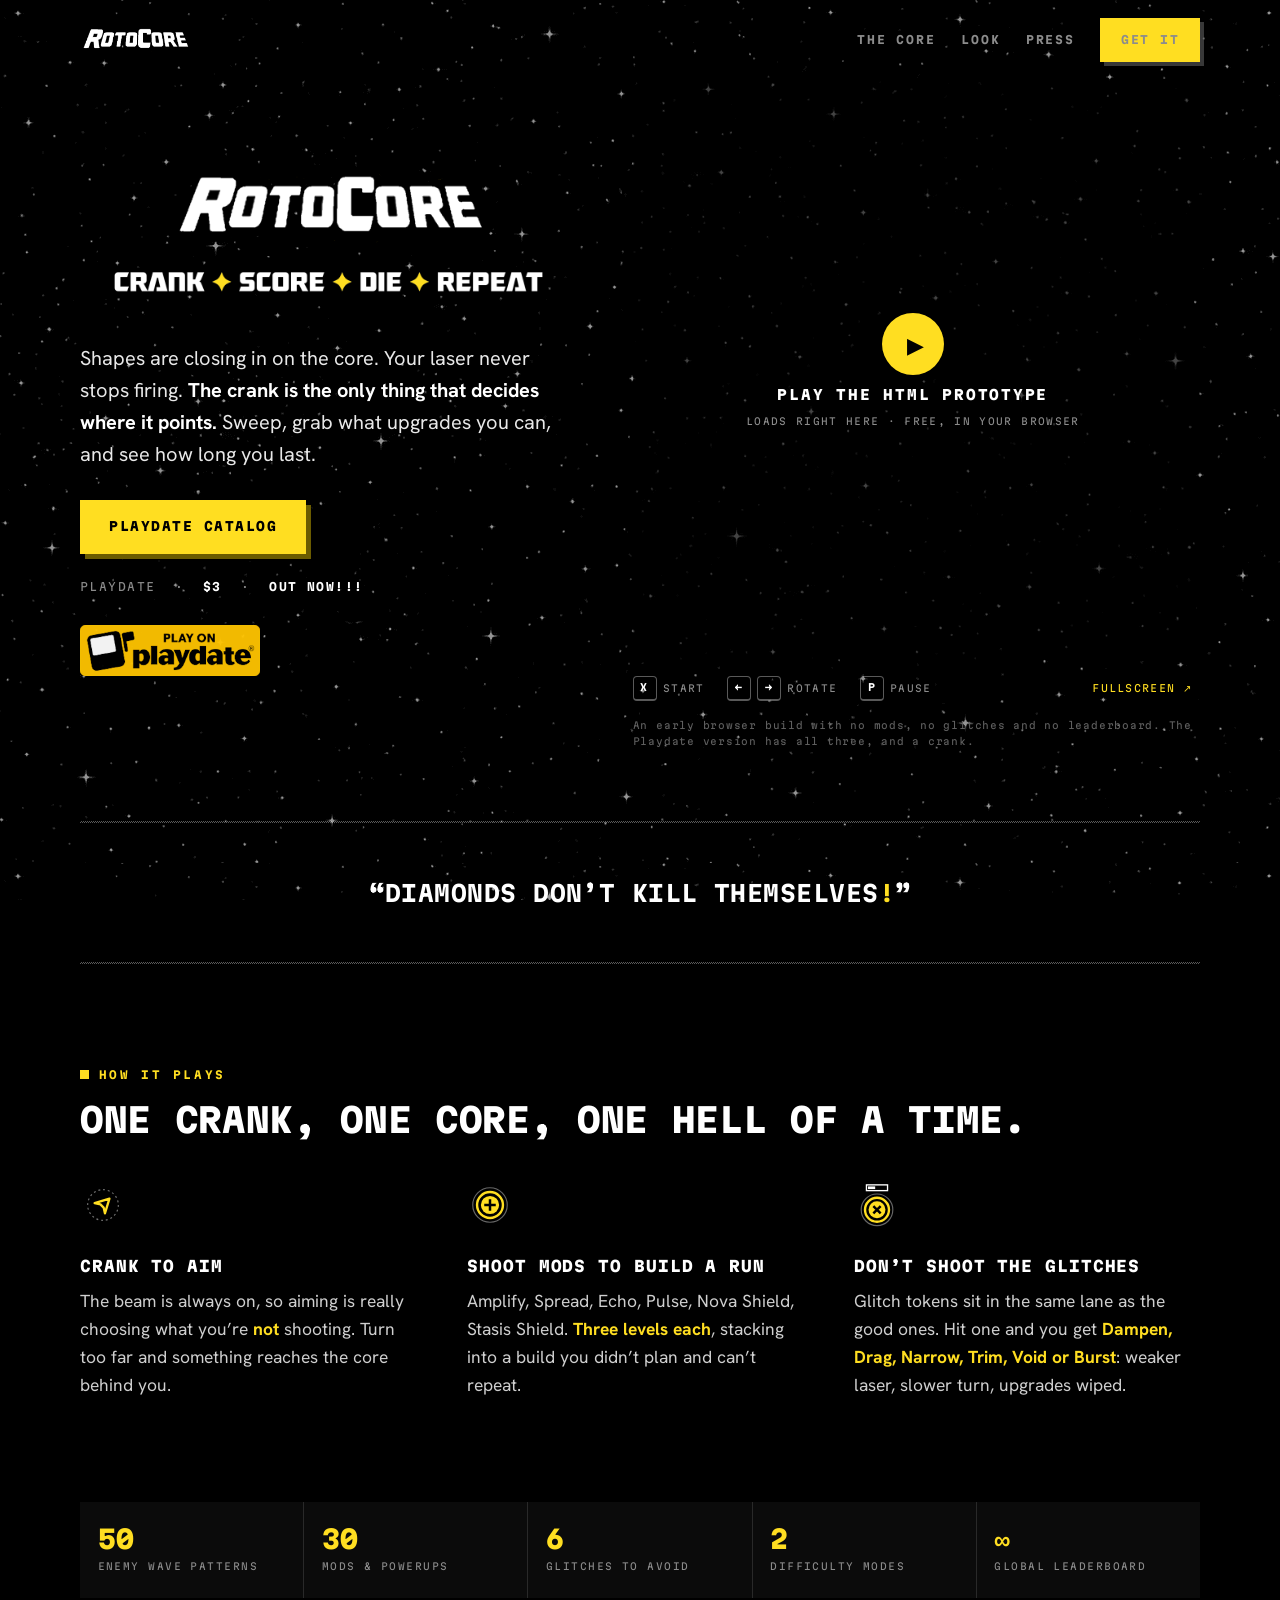
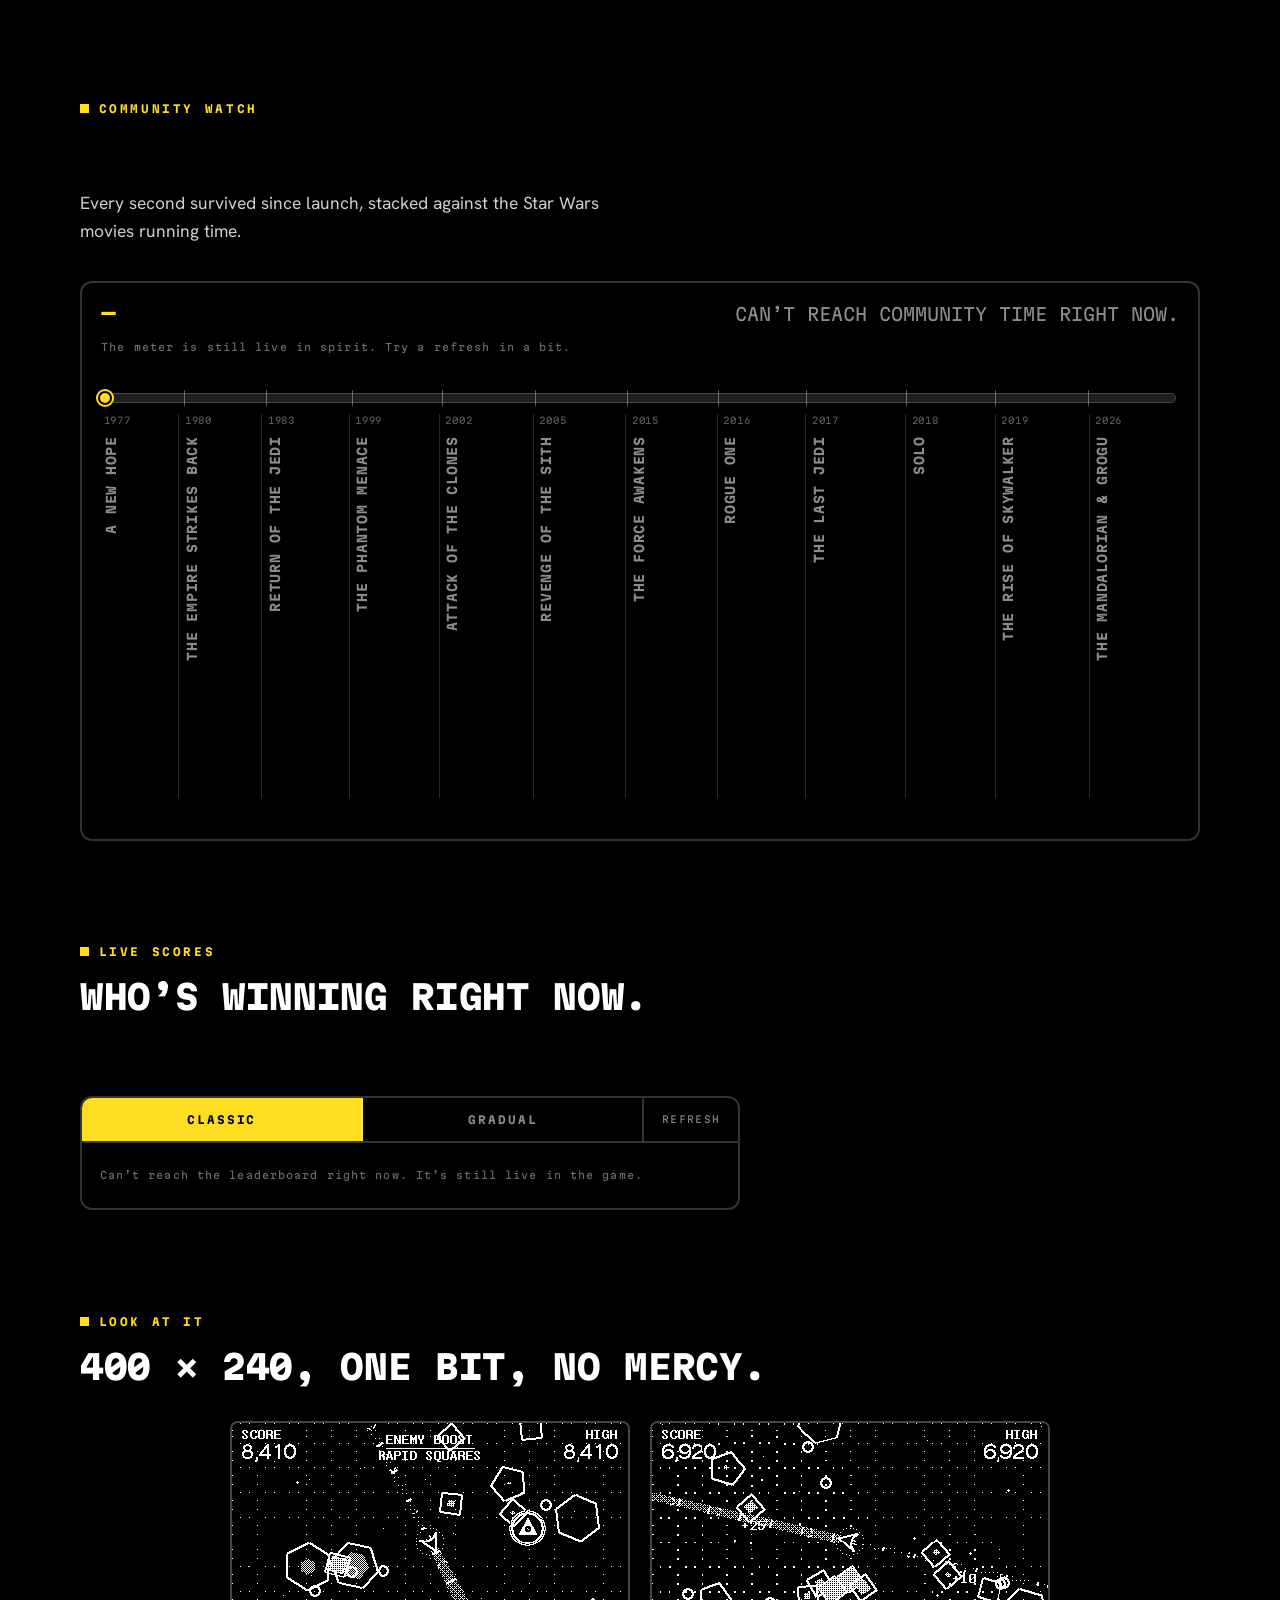
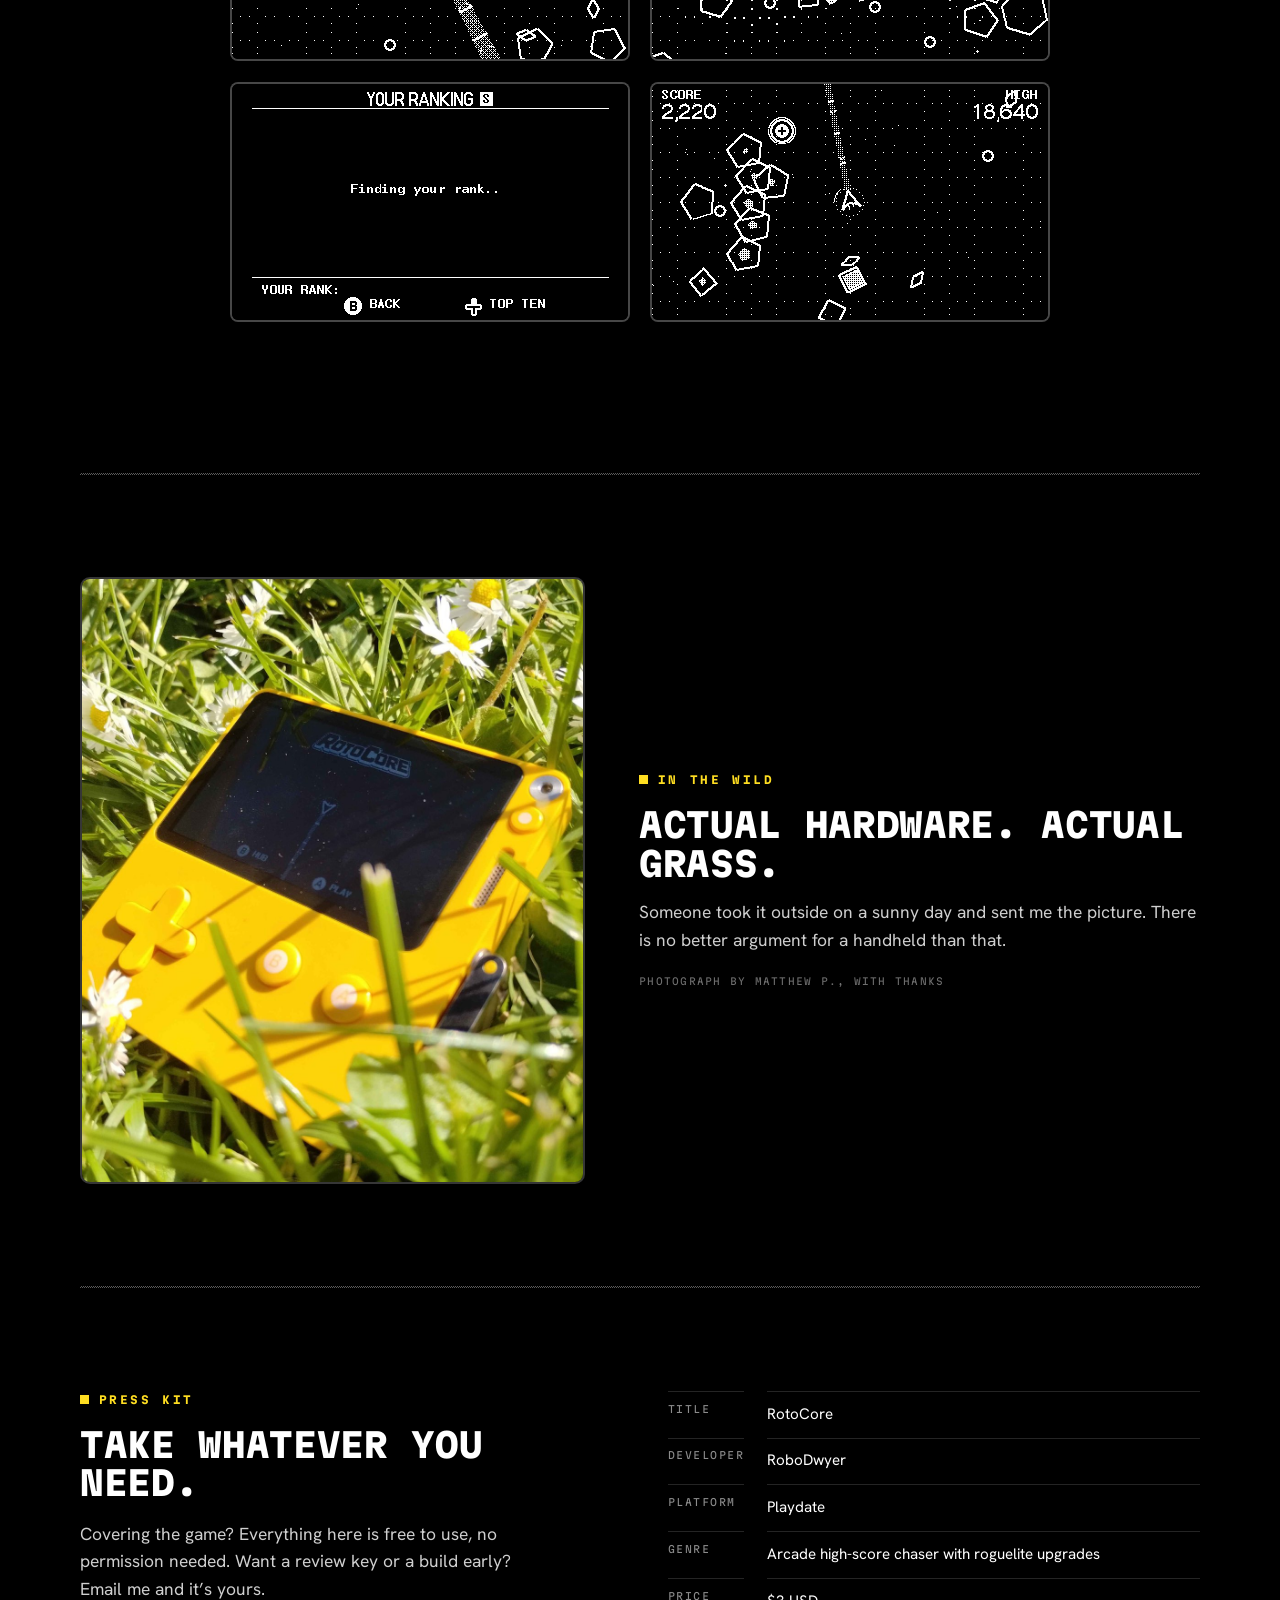
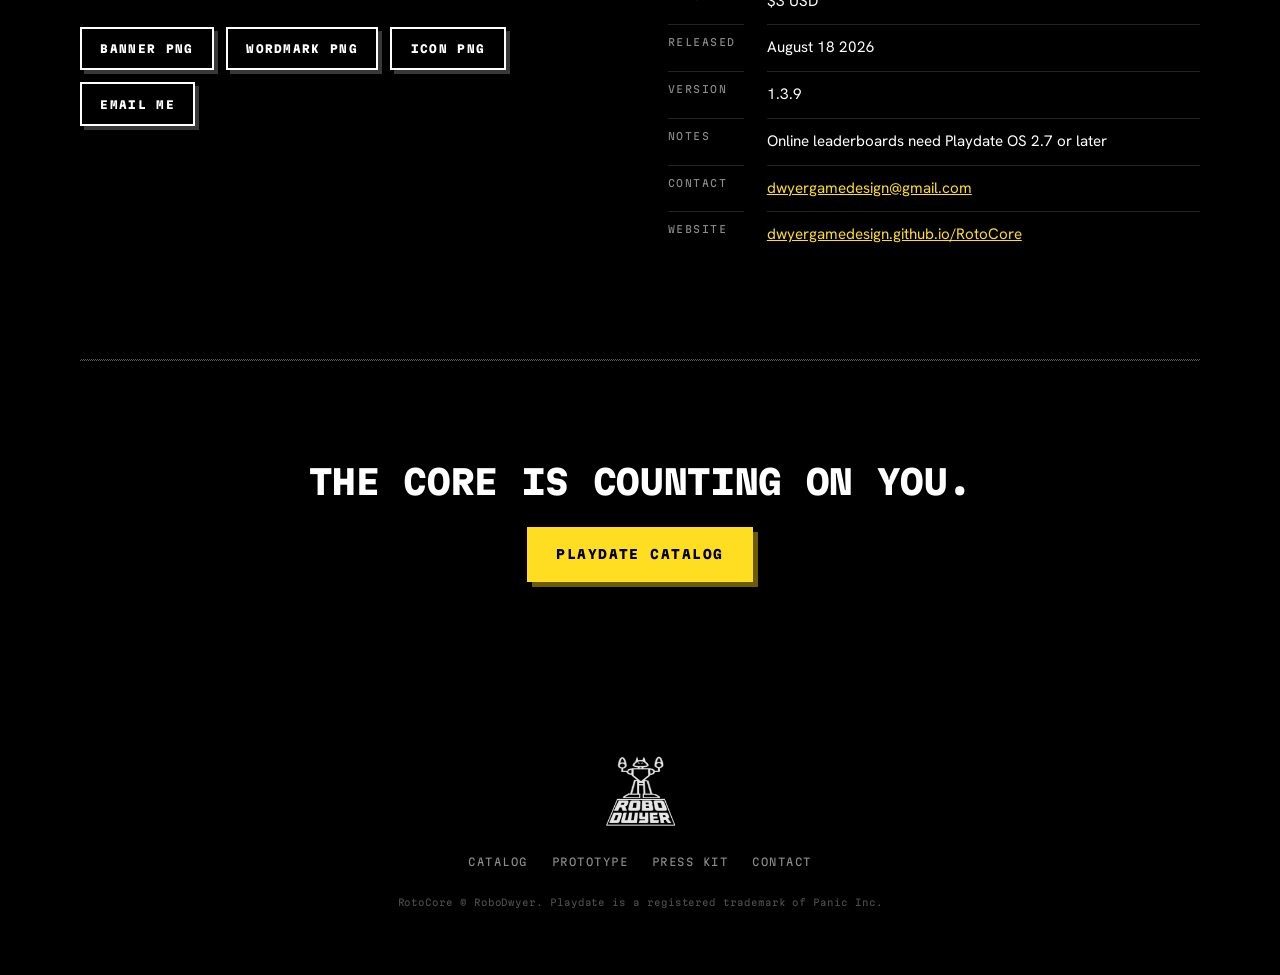
==== commit ed5146dd: "Update index.html" ====
--- a/index.html
+++ b/index.html
@@ -300,10 +300,20 @@
   line-height:1;color:var(--volt);font-variant-numeric:tabular-nums;letter-spacing:.04em;
 }
 .saga__now{
-  font-family:var(--hud);font-size:.64rem;letter-spacing:.12em;text-transform:uppercase;
-  color:var(--ash);line-height:1.5;
-}
-.saga__now b{color:var(--bone);font-weight:700}
+  display:flex;flex-direction:column;align-items:flex-end;gap:.12rem;
+  font-family:var(--hud);text-transform:uppercase;
+  color:var(--ash);text-align:right;max-width:min(100%,38rem);
+}
+.saga__now-label{
+  font-size:.64rem;letter-spacing:.12em;line-height:1.3;
+}
+.saga__now-title{
+  font-size:clamp(1.1rem,.95rem + .8vw,1.55rem);font-weight:800;
+  letter-spacing:.04em;line-height:1.15;color:var(--volt);
+}
+.saga__now-pct{
+  font-size:.72rem;letter-spacing:.1em;color:var(--bone);font-variant-numeric:tabular-nums;
+}
 .saga__msg{
   margin:0;padding:.4rem 1.2rem 1.1rem;
   font-family:var(--hud);font-size:.63rem;letter-spacing:.11em;line-height:1.7;color:#6e6e6e;
@@ -346,25 +356,26 @@
 
 .saga__films{
   display:flex;width:100%;margin-top:.7rem;
-  min-height:18rem;align-items:flex-start;
+  min-height:24rem;align-items:flex-start;
 }
 .saga__film{
-  min-width:0;height:18rem;padding:0 .15rem 0 .35rem;
+  min-width:0;height:24rem;padding:0 .15rem 0 .35rem;
   border-left:1px solid rgba(255,255,255,.16);
   overflow:visible;
 }
 .saga__film:first-child{padding-left:0;border-left:0}
 .saga__film-year{
-  font-family:var(--hud);font-size:.5rem;letter-spacing:.08em;color:#5a5a5a;
-  display:block;margin:0 0 .4rem;
+  font-family:var(--hud);font-size:.58rem;letter-spacing:.08em;color:#5a5a5a;
+  display:block;margin:0 0 .45rem;
 }
 .saga__film-short{
-  font-family:var(--hud);font-weight:700;font-size:.58rem;letter-spacing:.08em;
+  font-family:var(--hud);font-weight:700;font-size:.8rem;letter-spacing:.06em;
   text-transform:uppercase;color:var(--ash);
   display:block;white-space:nowrap;line-height:1.15;
   writing-mode:vertical-rl;
   text-orientation:sideways;
   -webkit-text-orientation:sideways;
+  transform:rotate(180deg);
 }
 .saga__film.is-done .saga__film-short{color:var(--bone)}
 .saga__film.is-now .saga__film-short{color:var(--volt)}
@@ -461,7 +472,7 @@
         <a class="btn btn--go" href="https://play.date/games/rotocore/">Playdate Catalog</a>
       </div>
       <p class="hero__meta">
-        Playdate &nbsp;·&nbsp; <b data-edit="price">$3</b> &nbsp;·&nbsp; <b data-edit="date">Out Now!!</b>
+        Playdate &nbsp;·&nbsp; <b data-edit="price">$3</b> &nbsp;·&nbsp; <b data-edit="date">Out Now!!!</b>
       </p>
       <img class="hero__badge" src="assets/play-on-playdate.png" alt="Play on Playdate">
     </div>
@@ -888,13 +899,19 @@
     timeEl.textContent = formatPlay(totalMs);
 
     var filmPct = Math.round(loc.pct * 100);
-    var now = loc.film.title + ' \u00b7 ' + filmPct + '%';
-    if(loc.saga > 1) now = 'Saga ' + loc.saga + ' \u00b7 ' + now;
     nowEl.textContent = '';
-    nowEl.appendChild(document.createTextNode('Now '));
-    var b = document.createElement('b');
-    b.textContent = now;
-    nowEl.appendChild(b);
+    var label = document.createElement('span');
+    label.className = 'saga__now-label';
+    label.textContent = loc.saga > 1 ? 'Now watching \u00b7 Saga ' + loc.saga : 'Now watching';
+    var title = document.createElement('b');
+    title.className = 'saga__now-title';
+    title.textContent = loc.film.title;
+    var pct = document.createElement('span');
+    pct.className = 'saga__now-pct';
+    pct.textContent = filmPct + '%';
+    nowEl.appendChild(label);
+    nowEl.appendChild(title);
+    nowEl.appendChild(pct);
 
     msgEl.classList.add('is-hidden');
     lastPct = fillPct / 100;
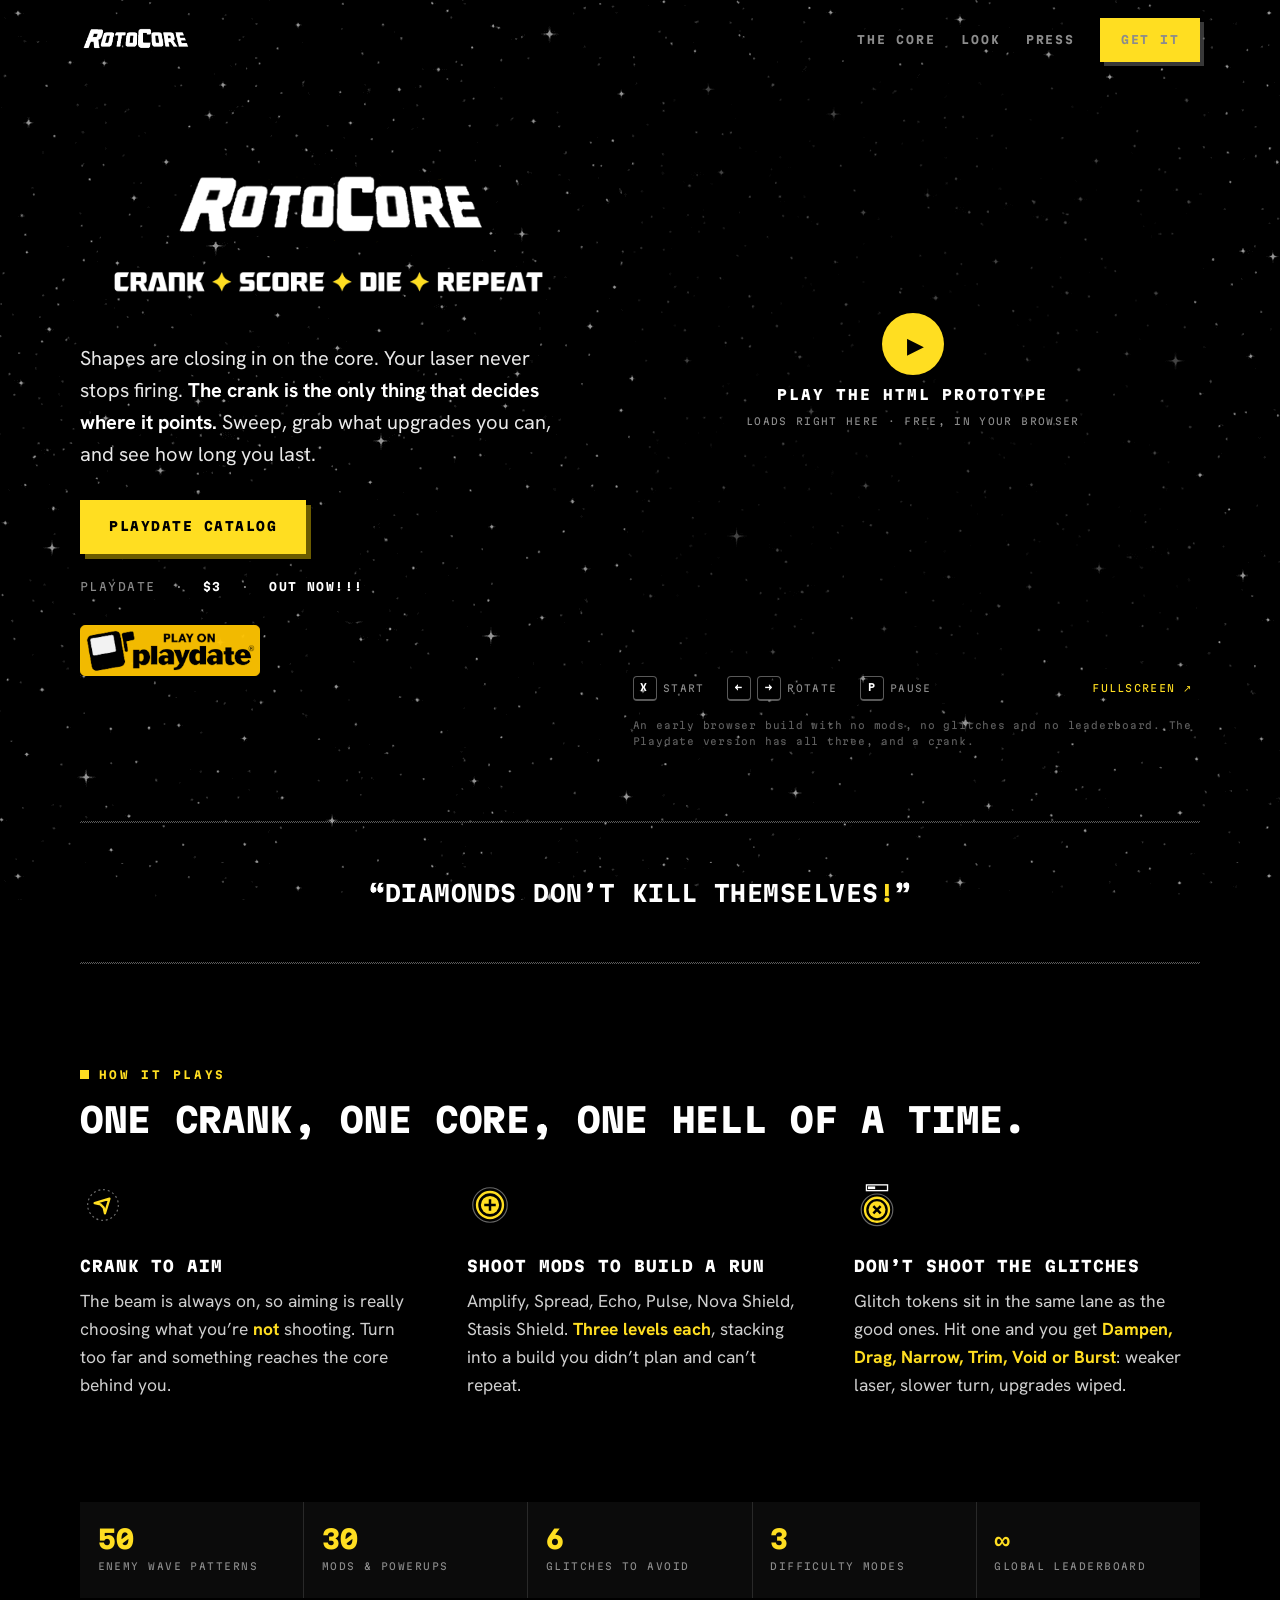
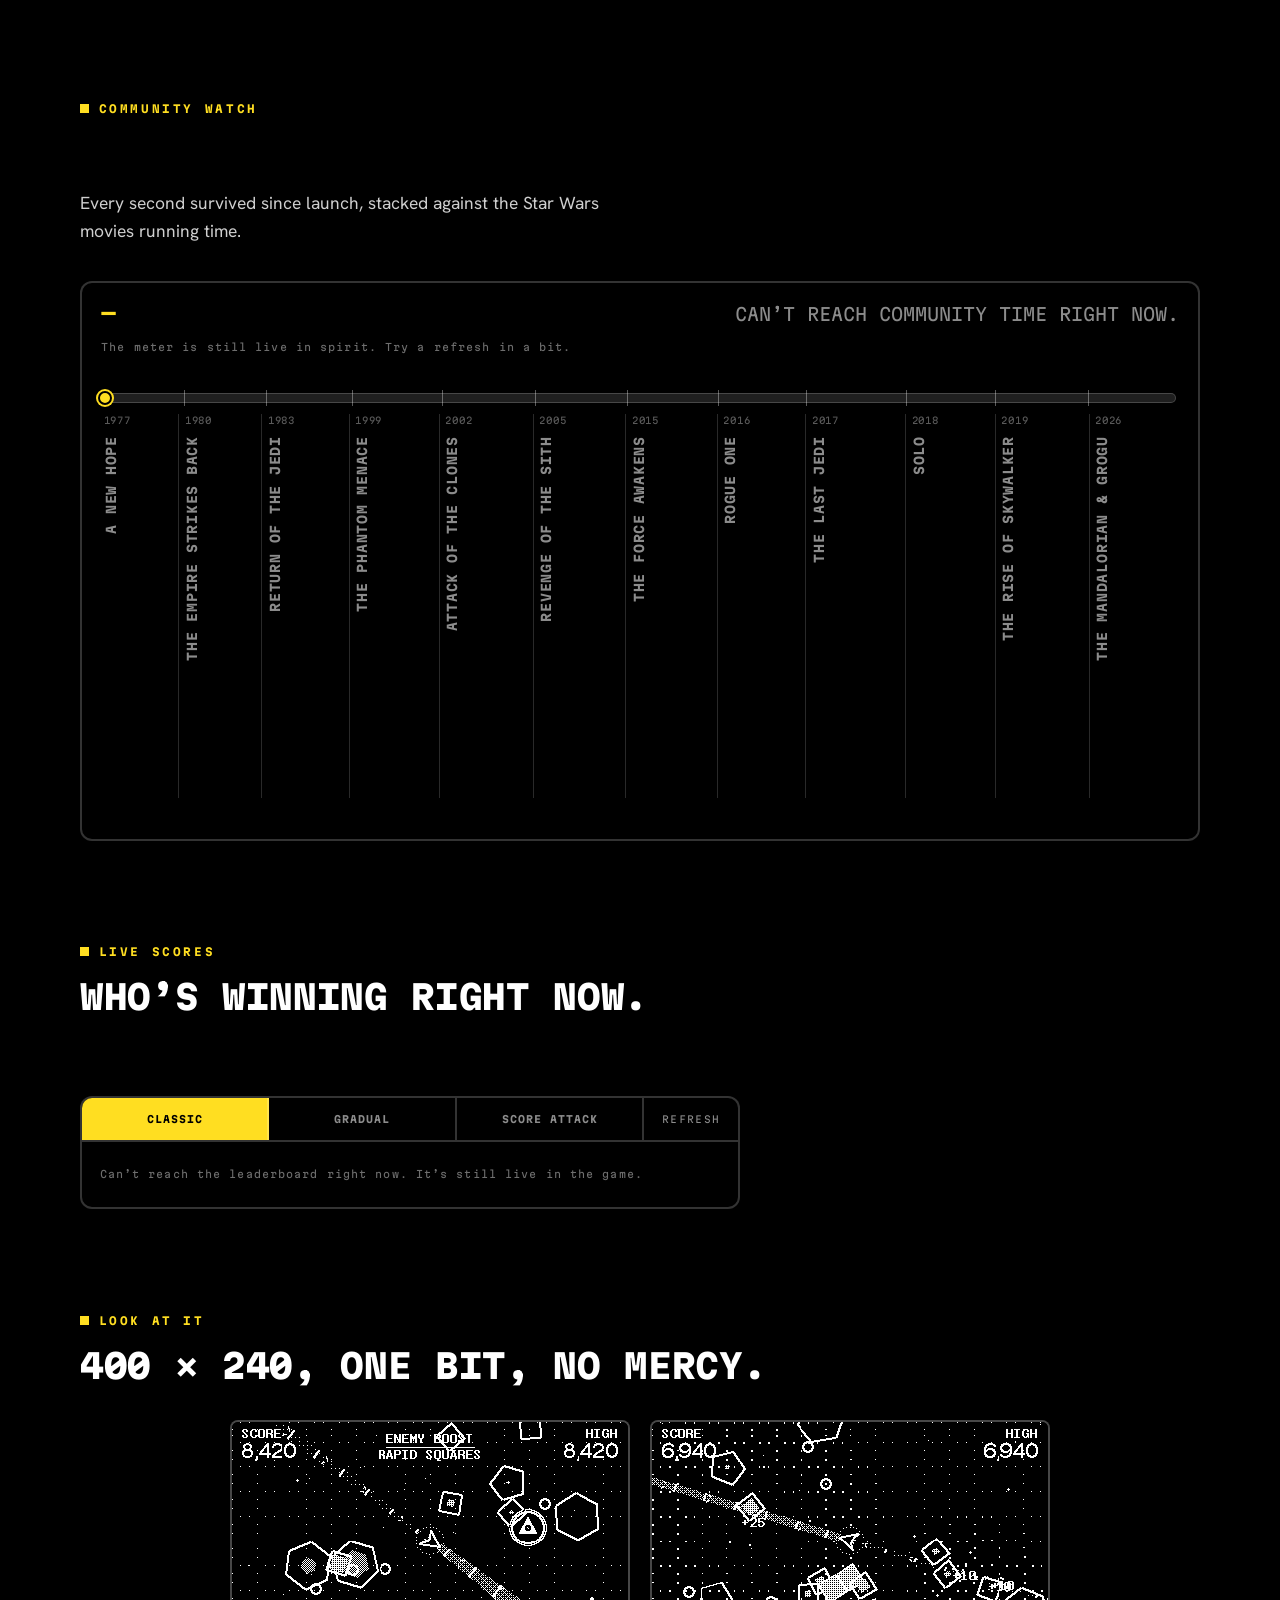
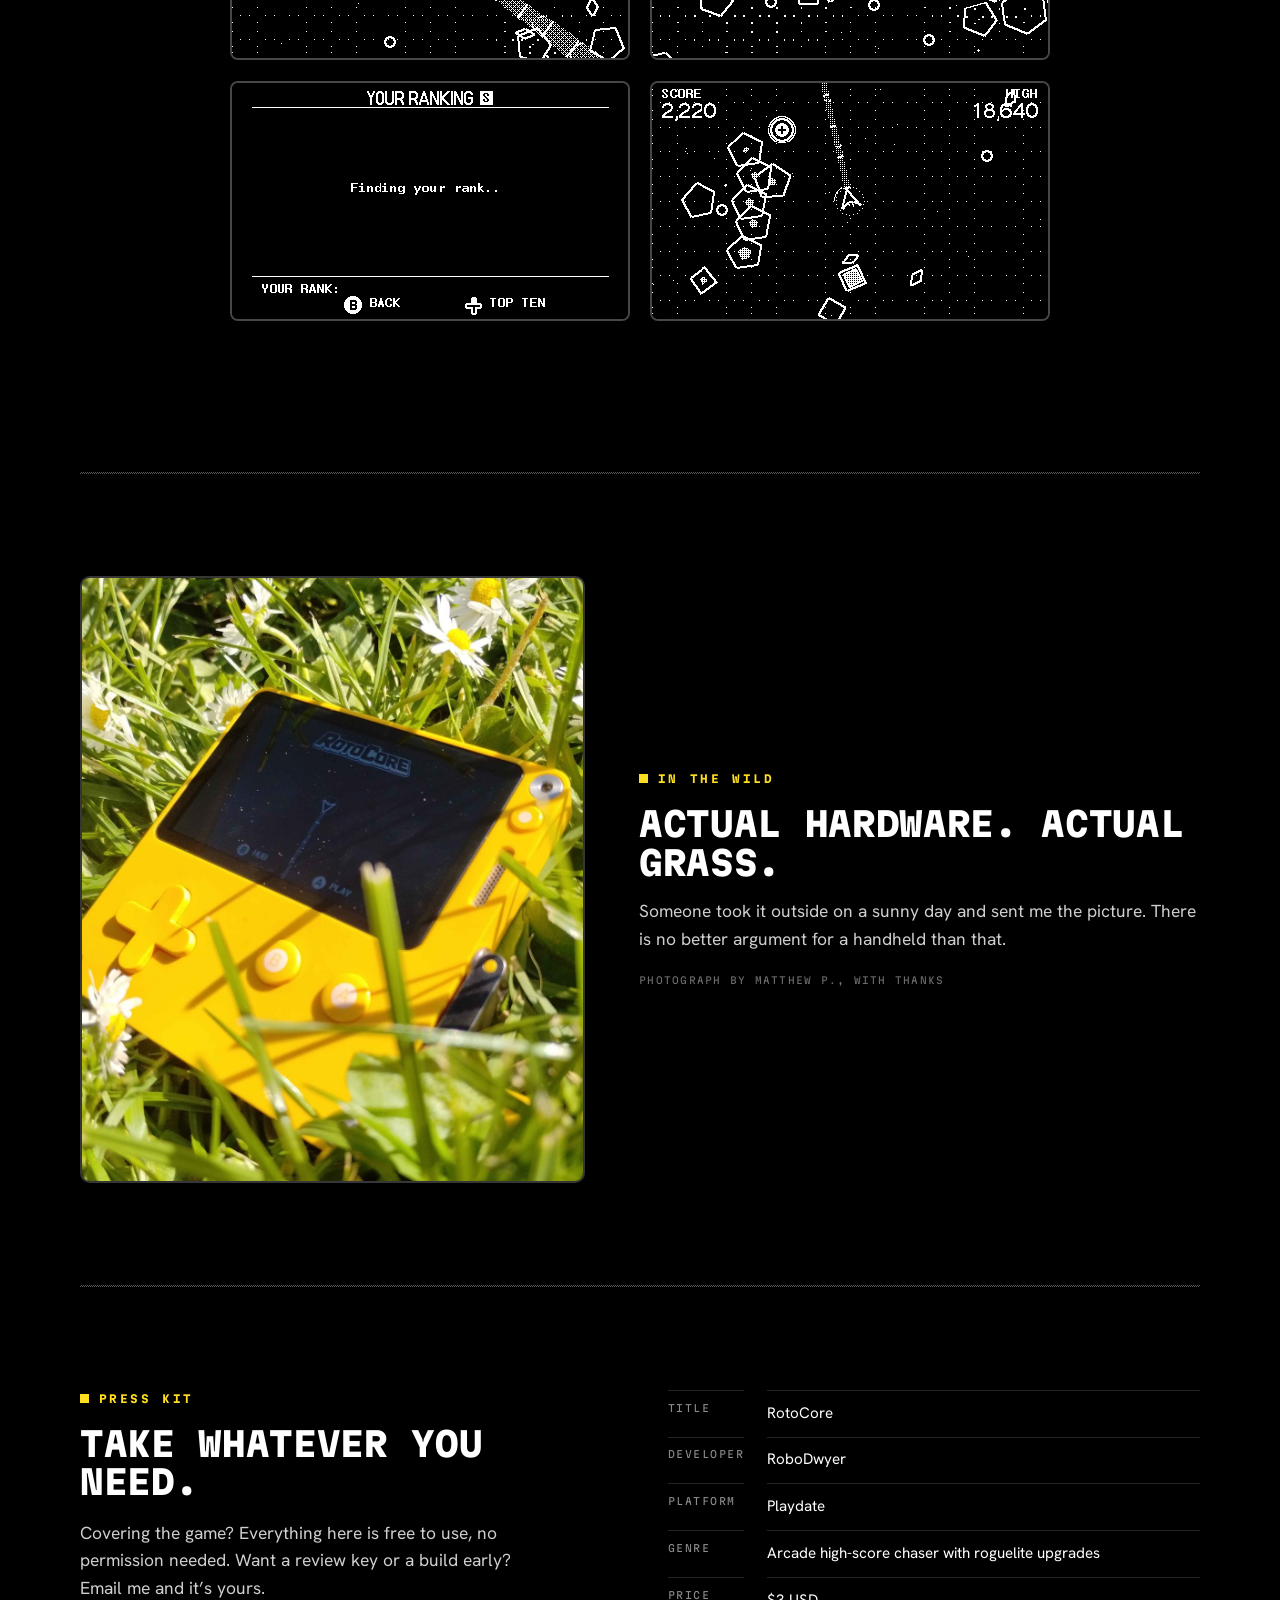
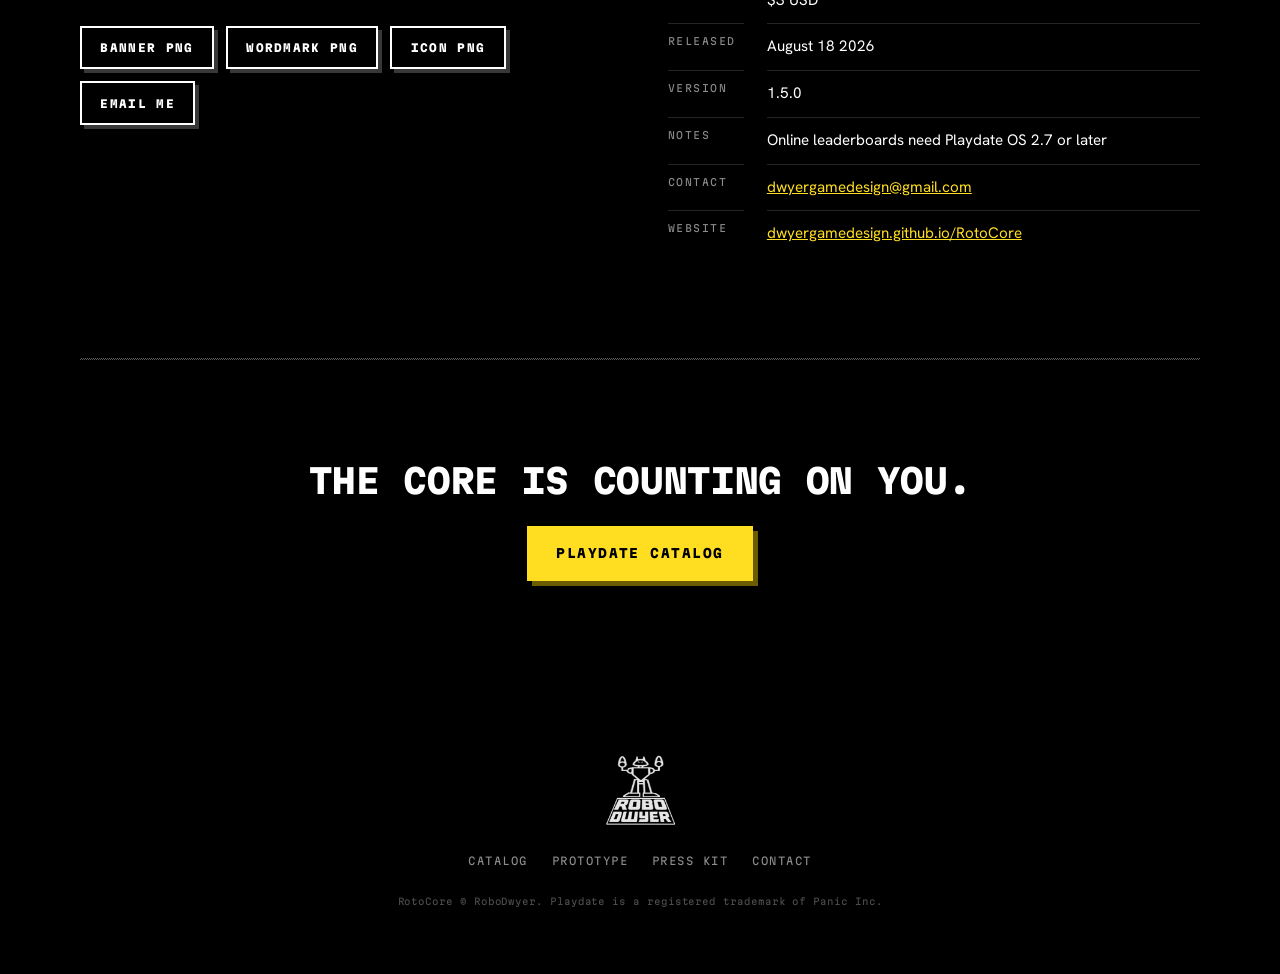
==== commit 1a287a86: "Add files via upload" ====
--- a/index.html
+++ b/index.html
@@ -5,7 +5,7 @@
 <meta name="viewport" content="width=device-width, initial-scale=1">
 
 <!-- ==========================================================================
-     ROTOCORE. Catalog, $3, 18 Aug 2026, v1.3.8, contact, site URL, GIFs,
+     ROTOCORE. Catalog, $3, 18 Aug 2026, v1.5.0, contact, site URL, GIFs,
      leaderboard, saga meter. Asset paths are relative, so this works at
      dwyergamedesign.github.io/RotoCore/ as-is.
      ========================================================================== -->
@@ -389,10 +389,14 @@
 .board{border:2px solid rgba(255,255,255,.2);border-radius:12px;overflow:hidden;max-width:660px;background:rgba(0,0,0,.55)}
 .board__tabs{display:flex;align-items:stretch;border-bottom:2px solid rgba(255,255,255,.2)}
 .board__tab{
-  flex:1;appearance:none;background:transparent;border:0;cursor:pointer;
-  padding:.95rem .6rem;color:var(--ash);
-  font-family:var(--hud);font-weight:700;font-size:.68rem;letter-spacing:.18em;text-transform:uppercase;
+  flex:1 1 0;min-width:0;appearance:none;background:transparent;border:0;cursor:pointer;
+  padding:.95rem .4rem;color:var(--ash);
+  font-family:var(--hud);font-weight:700;font-size:.62rem;letter-spacing:.1em;text-transform:uppercase;
   border-right:2px solid rgba(255,255,255,.2);transition:color .12s ease,background .12s ease;
+  white-space:nowrap;
+}
+@media(max-width:520px){
+  .board__tab{font-size:.55rem;letter-spacing:.06em;padding:.85rem .28rem}
 }
 .board__tab:hover{color:var(--bone)}
 .board__tab.is-on{background:var(--volt);color:#000}
@@ -560,7 +564,7 @@
       <div class="stat"><span class="stat__n">50</span><span class="stat__l">Enemy wave patterns</span></div>
       <div class="stat"><span class="stat__n">30</span><span class="stat__l">Mods &amp; powerups</span></div>
       <div class="stat"><span class="stat__n">6</span><span class="stat__l">Glitches to avoid</span></div>
-      <div class="stat"><span class="stat__n">2</span><span class="stat__l">Difficulty modes</span></div>
+      <div class="stat"><span class="stat__n">3</span><span class="stat__l">Difficulty modes</span></div>
       <div class="stat"><span class="stat__n">∞</span><span class="stat__l">Global leaderboard</span></div>
     </div>
   </section>
@@ -606,6 +610,7 @@
         <div class="board__tabs" role="tablist" aria-label="Leaderboard difficulty">
           <button class="board__tab is-on" type="button" role="tab" aria-selected="true" data-mode="standard">Classic</button>
           <button class="board__tab" type="button" role="tab" aria-selected="false" data-mode="gradual">Gradual</button>
+          <button class="board__tab" type="button" role="tab" aria-selected="false" data-mode="score_attack">Score Attack</button>
           <button class="board__refresh" type="button" id="boardRefresh">Refresh</button>
         </div>
         <ol class="board__list" id="boardList"></ol>
@@ -681,7 +686,7 @@
         <dt>Genre</dt><dd>Arcade high-score chaser with roguelite upgrades</dd>
         <dt>Price</dt><dd data-edit="price">$3 USD</dd>
         <dt>Released</dt><dd data-edit="date">August 18 2026</dd>
-        <dt>Version</dt><dd>1.3.9</dd>
+        <dt>Version</dt><dd>1.5.0</dd>
         <dt>Notes</dt><dd>Online leaderboards need Playdate OS 2.7 or later</dd>
         <dt>Contact</dt><dd><a href="mailto:dwyergamedesign@gmail.com">dwyergamedesign@gmail.com</a></dd>
         <dt>Website</dt><dd><a href="https://dwyergamedesign.github.io/RotoCore/">dwyergamedesign.github.io/RotoCore</a></dd>
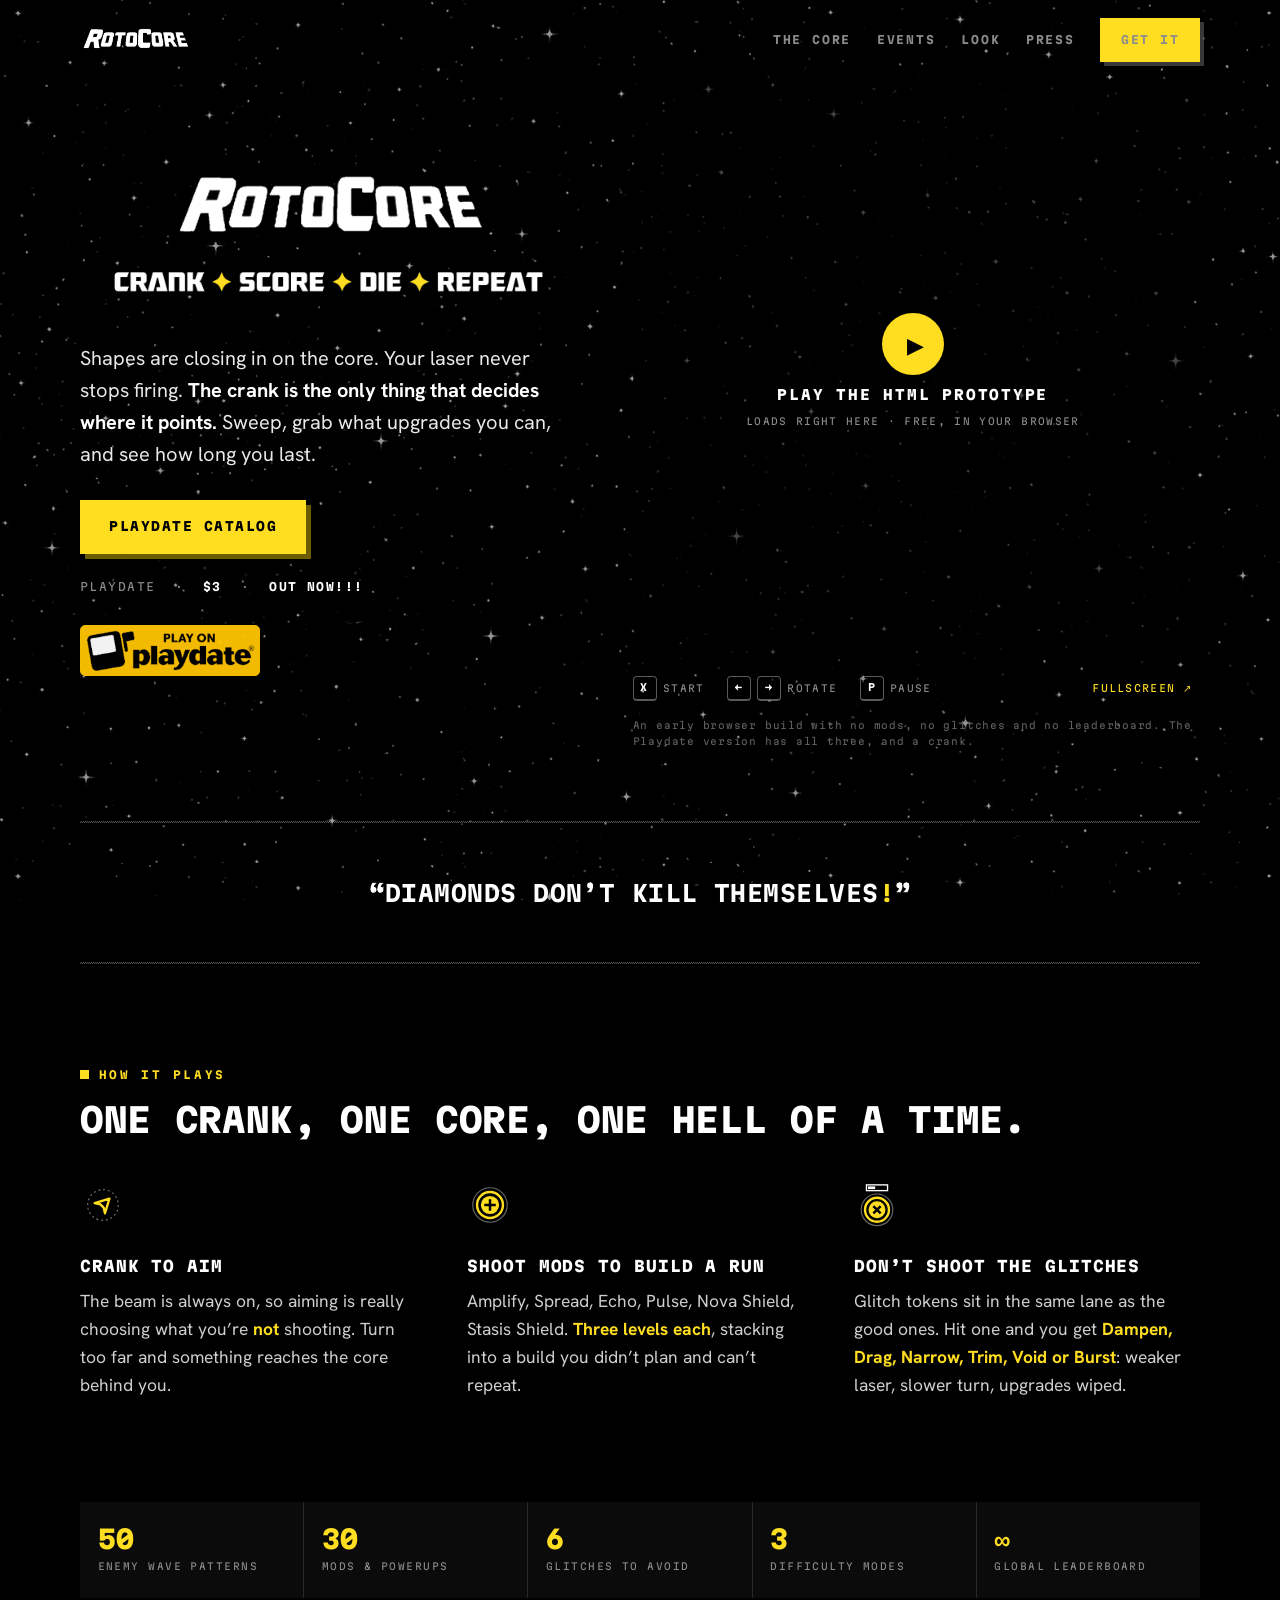
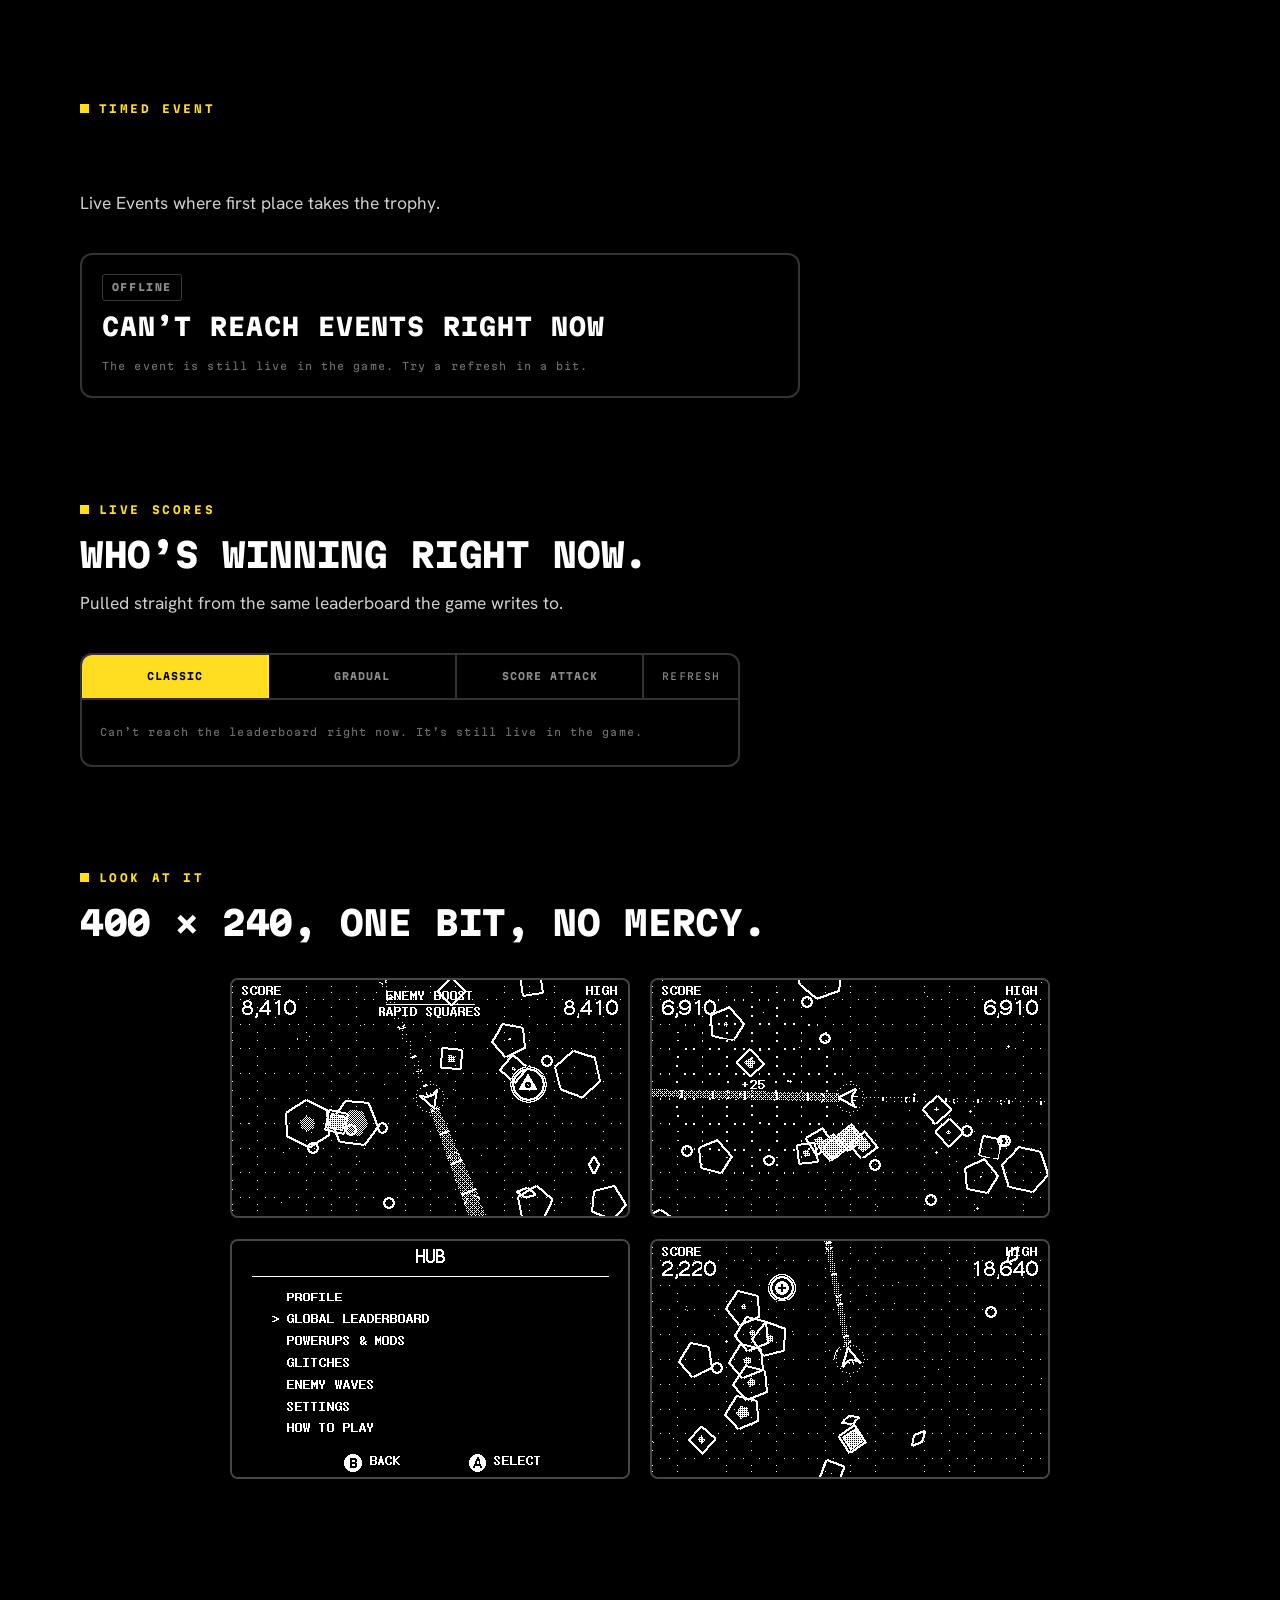
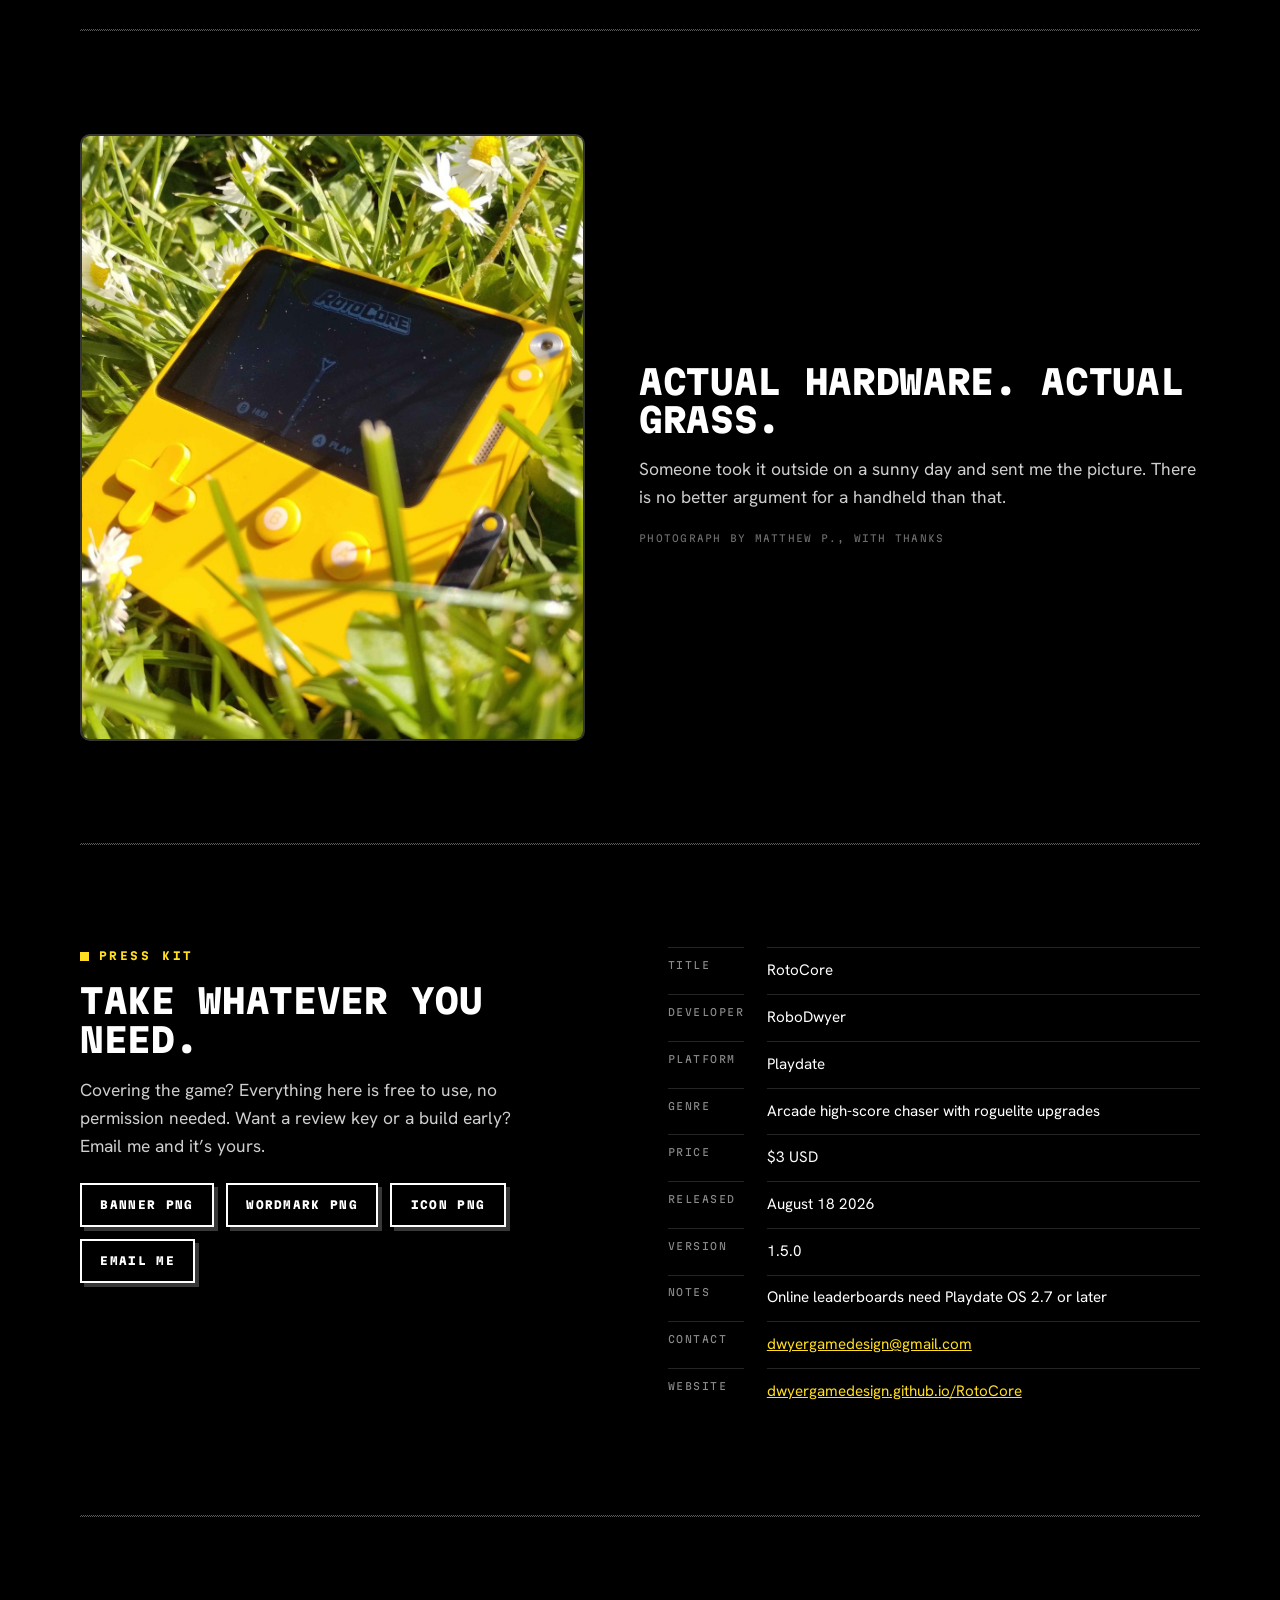
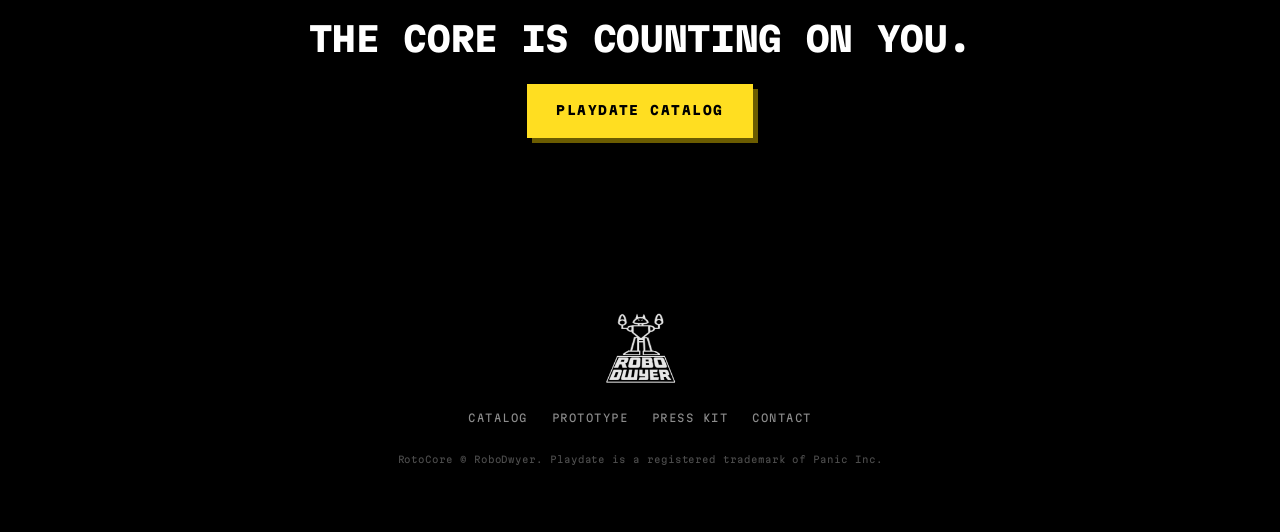
==== commit 9d6df91c: "Update index.html" ====
--- a/index.html
+++ b/index.html
@@ -6,7 +6,7 @@
 
 <!-- ==========================================================================
      ROTOCORE. Catalog, $3, 18 Aug 2026, v1.5.0, contact, site URL, GIFs,
-     leaderboard, saga meter. Asset paths are relative, so this works at
+     leaderboard, timed events. Asset paths are relative, so this works at
      dwyergamedesign.github.io/RotoCore/ as-is.
      ========================================================================== -->
 
@@ -286,103 +286,118 @@
   font-family:var(--hud);font-size:.6rem;line-height:1.7;letter-spacing:.08em;color:#5f5f5f;
 }
 
-/* ---------- saga meter ---------- */
-.saga{
+/* ---------- timed event ---------- */
+.event{
   border:2px solid rgba(255,255,255,.2);border-radius:12px;overflow:hidden;
-  background:rgba(0,0,0,.55);
-}
-.saga__status{
-  display:flex;flex-wrap:wrap;justify-content:space-between;align-items:baseline;gap:.5rem 1.4rem;
-  padding:1.15rem 1.2rem .25rem;
-}
-.saga__time{
+  background:rgba(0,0,0,.55);max-width:720px;
+}
+.event__top{
+  display:flex;flex-wrap:wrap;justify-content:space-between;align-items:center;gap:.7rem 1.4rem;
+  padding:1.2rem 1.25rem .2rem;
+}
+.event__badge{
+  display:inline-block;
+  font-family:var(--hud);font-weight:800;font-size:.62rem;letter-spacing:.16em;
+  text-transform:uppercase;padding:.28rem .55rem;
+  background:var(--volt);color:#000;border-radius:3px;
+}
+.event.is-upcoming .event__badge{
+  background:transparent;color:var(--volt);border:1px solid var(--volt);
+}
+.event.is-idle .event__badge,
+.event.is-error .event__badge{
+  background:transparent;color:var(--ash);border:1px solid rgba(255,255,255,.22);
+}
+.event.is-live .event__badge{animation:eventPulse 1.8s ease-in-out infinite}
+@keyframes eventPulse{
+  0%,100%{opacity:1}
+  50%{opacity:.55}
+}
+.event__time{
   font-family:var(--hud);font-weight:800;font-size:clamp(1.05rem,.95rem + .5vw,1.35rem);
   line-height:1;color:var(--volt);font-variant-numeric:tabular-nums;letter-spacing:.04em;
-}
-.saga__now{
-  display:flex;flex-direction:column;align-items:flex-end;gap:.12rem;
-  font-family:var(--hud);text-transform:uppercase;
-  color:var(--ash);text-align:right;max-width:min(100%,38rem);
-}
-.saga__now-label{
-  font-size:.64rem;letter-spacing:.12em;line-height:1.3;
-}
-.saga__now-title{
-  font-size:clamp(1.1rem,.95rem + .8vw,1.55rem);font-weight:800;
-  letter-spacing:.04em;line-height:1.15;color:var(--volt);
-}
-.saga__now-pct{
-  font-size:.72rem;letter-spacing:.1em;color:var(--bone);font-variant-numeric:tabular-nums;
-}
-.saga__msg{
-  margin:0;padding:.4rem 1.2rem 1.1rem;
-  font-family:var(--hud);font-size:.63rem;letter-spacing:.11em;line-height:1.7;color:#6e6e6e;
-}
-.saga__msg.is-hidden{display:none}
-
-.saga__scroll{
-  overflow-x:auto;-webkit-overflow-scrolling:touch;
-  padding:0 0 1.35rem;
-  overscroll-behavior-x:contain;
-  scrollbar-color:rgba(255,222,33,.45) transparent;
-}
-.saga__inner{min-width:1100px;padding:1.15rem 1.35rem 1.2rem}
-
-.saga__rail{
+  text-transform:uppercase;
+}
+.event__time:empty{display:none}
+.event__name{
+  font-family:var(--hud);font-weight:800;font-size:clamp(1.1rem,.95rem + .7vw,1.55rem);
+  letter-spacing:.04em;text-transform:uppercase;margin:.55rem 1.25rem 0;line-height:1.15;
+}
+.event__rule{
+  margin:.35rem 1.25rem 0;
+  font-family:var(--hud);font-size:.68rem;letter-spacing:.1em;text-transform:uppercase;color:var(--ash);
+}
+.event__rule:empty,.event__desc:empty,.event__rewards:empty{display:none}
+.event__desc{
+  margin:.7rem 1.25rem 0;color:#cfcfcf;max-width:52ch;
+}
+.event__meter{padding:1.15rem 1.25rem .2rem}
+.event__rail{
   position:relative;height:10px;
   background:rgba(255,255,255,.12);
   border:1px solid rgba(255,255,255,.18);
   border-radius:999px;
 }
-.saga__fill{
+.event__fill{
   position:absolute;left:0;top:0;bottom:0;width:0;
   background:var(--volt);border-radius:999px 0 0 999px;
-  transition:width .55s ease;
-}
-.saga__fill.is-full{border-radius:999px}
-.saga__tick{
-  position:absolute;top:-4px;bottom:-4px;width:1px;
-  background:rgba(255,255,255,.35);pointer-events:none;
-}
-.saga__tick:first-child{display:none}
-.saga__head{
+  transition:width .4s ease;
+}
+.event__fill.is-full{border-radius:999px}
+.event__knob{
   position:absolute;top:50%;left:0;z-index:2;
   width:14px;height:14px;margin-left:-7px;
   background:var(--volt);border:2px solid #000;
   box-shadow:0 0 0 2px var(--volt);border-radius:50%;
   transform:translateY(-50%);
-  transition:left .55s ease;
-}
-
-.saga__films{
-  display:flex;width:100%;margin-top:.7rem;
-  min-height:24rem;align-items:flex-start;
-}
-.saga__film{
-  min-width:0;height:24rem;padding:0 .15rem 0 .35rem;
-  border-left:1px solid rgba(255,255,255,.16);
-  overflow:visible;
-}
-.saga__film:first-child{padding-left:0;border-left:0}
-.saga__film-year{
-  font-family:var(--hud);font-size:.58rem;letter-spacing:.08em;color:#5a5a5a;
-  display:block;margin:0 0 .45rem;
-}
-.saga__film-short{
-  font-family:var(--hud);font-weight:700;font-size:.8rem;letter-spacing:.06em;
-  text-transform:uppercase;color:var(--ash);
-  display:block;white-space:nowrap;line-height:1.15;
-  writing-mode:vertical-rl;
-  text-orientation:sideways;
-  -webkit-text-orientation:sideways;
-  transform:rotate(180deg);
-}
-.saga__film.is-done .saga__film-short{color:var(--bone)}
-.saga__film.is-now .saga__film-short{color:var(--volt)}
-.saga__film.is-now .saga__film-year{color:var(--volt)}
+  transition:left .4s ease;
+}
+.event__marks{
+  display:flex;justify-content:space-between;gap:1rem;
+  margin:.65rem 0 0;
+  font-family:var(--hud);font-size:.58rem;letter-spacing:.08em;text-transform:uppercase;color:#6e6e6e;
+}
+.event__rewards{
+  margin:0;padding:.55rem 1.25rem 1.05rem;
+  font-family:var(--hud);font-size:.62rem;letter-spacing:.1em;line-height:1.7;text-transform:uppercase;color:var(--ash);
+}
+.event__board{list-style:none;margin:0;padding:0;border-top:1px solid rgba(255,255,255,.12)}
+.event__row{
+  display:grid;grid-template-columns:2.6rem minmax(0,1fr) auto;align-items:center;gap:1rem;
+  padding:.7rem 1.15rem;border-bottom:1px solid rgba(255,255,255,.1);
+}
+.event__board li:last-child .event__row{border-bottom:0}
+.event__rank{
+  font-family:var(--hud);font-weight:800;font-size:.74rem;color:#5f5f5f;font-variant-numeric:tabular-nums;
+}
+.event__player{
+  font-family:var(--hud);font-size:.78rem;letter-spacing:.04em;
+  overflow:hidden;text-overflow:ellipsis;white-space:nowrap;
+}
+.event__score{
+  font-family:var(--hud);font-weight:800;font-size:.85rem;font-variant-numeric:tabular-nums;
+}
+.event__board li:first-child .event__rank,
+.event__board li:first-child .event__score{color:var(--volt)}
+.event__msg{
+  margin:0;padding:1.1rem 1.25rem 1.3rem;
+  font-family:var(--hud);font-size:.63rem;letter-spacing:.11em;line-height:1.7;color:#6e6e6e;
+}
+.event__msg.is-hidden{display:none}
+.event.is-idle .event__meter,
+.event.is-idle .event__rewards,
+.event.is-idle .event__board,
+.event.is-error .event__meter,
+.event.is-error .event__rewards,
+.event.is-error .event__board,
+.event.is-loading .event__meter,
+.event.is-loading .event__rewards,
+.event.is-loading .event__board,
+.event.is-upcoming .event__board{display:none}
 
 @media(prefers-reduced-motion:reduce){
-  .saga__fill,.saga__head{transition:none}
+  .event__fill,.event__knob{transition:none}
+  .event.is-live .event__badge{animation:none}
 }
 
 /* ---------- leaderboard ---------- */
@@ -454,6 +469,7 @@
     <img class="topbar__mark" src="assets/logo.png" alt="RotoCore">
     <nav class="topnav">
       <a class="topnav__link" href="#loop">The core</a>
+      <a class="topnav__link" href="#event">Events</a>
       <a class="topnav__link" href="#look">Look</a>
       <a class="topnav__link" href="#press">Press</a>
       <a class="btn btn--sm btn--go" href="https://play.date/games/rotocore/">Get it</a>
@@ -569,30 +585,36 @@
     </div>
   </section>
 
-  <!-- ============================ SAGA METER ============================ -->
-  <section class="band" id="saga" style="padding-top:0">
+  <!-- ============================ TIMED EVENT ============================ -->
+  <section class="band" id="event" style="padding-top:0">
     <div class="wrap">
-      <p class="eyebrow rise">Community watch</p>
-      <h2 class="rise">How long have we defended the core.</h2>
+      <p class="eyebrow rise">Timed event</p>
+      <h2 class="rise">Compete for Glory</h2>
       <p class="lede rise">
-        Every second survived since launch, stacked against the Star Wars movies running time.
+        Live Events where first place takes the trophy.
       </p>
 
-      <div class="saga rise">
-        <div class="saga__status">
-          <span class="saga__time" id="sagaTime">&#8212;</span>
-          <span class="saga__now" id="sagaNow">Loading community time&#8230;</span>
+      <div class="event rise is-loading" id="eventCard">
+        <div class="event__top">
+          <span class="event__badge" id="eventBadge">Loading</span>
+          <span class="event__time" id="eventTime"></span>
         </div>
-        <p class="saga__msg is-hidden" id="sagaMsg"></p>
-        <div class="saga__scroll" id="sagaScroll">
-          <div class="saga__inner" id="sagaInner">
-            <div class="saga__rail" id="sagaRail" role="progressbar" aria-valuemin="0" aria-valuemax="100" aria-valuenow="0" aria-label="Community watch through the Star Wars movies">
-              <div class="saga__fill" id="sagaFill"></div>
-              <div class="saga__head" id="sagaHead" aria-hidden="true"></div>
-            </div>
-            <div class="saga__films" id="sagaFilms"></div>
+        <h3 class="event__name" id="eventName">Checking for an event&#8230;</h3>
+        <p class="event__rule" id="eventRule"></p>
+        <p class="event__desc" id="eventDesc"></p>
+        <div class="event__meter" id="eventMeter">
+          <div class="event__rail" id="eventRail" role="progressbar" aria-valuemin="0" aria-valuemax="100" aria-valuenow="0" aria-label="Event progress">
+            <div class="event__fill" id="eventFill"></div>
+            <div class="event__knob" id="eventKnob" aria-hidden="true"></div>
+          </div>
+          <div class="event__marks">
+            <span id="eventStartLabel">Start</span>
+            <span id="eventEndLabel">End</span>
           </div>
         </div>
+        <p class="event__rewards" id="eventRewards"></p>
+        <ol class="event__board" id="eventBoard"></ol>
+        <p class="event__msg" id="eventMsg">Loading the event&#8230;</p>
       </div>
     </div>
   </section>
@@ -761,45 +783,36 @@
 })();
 
 /* ---------------------------------------------------------------
-   Saga meter. Sums scores.total_time for players whose first score
-   row is on or after launch day, then walks the films in theatrical
-   release order, The Mandalorian & Grogu last.
+   Timed event. Reads the same active_event view the game boots from.
+   Empty array = nothing current or upcoming. One row = live if it
+   has started, otherwise the next one. Refetch on load and every
+   minute so the countdown stays honest. Anon key only.
    --------------------------------------------------------------- */
 (function(){
   var HOST = 'https://llkdjucqpwfemouwjpkd.supabase.co';
   var KEY  = 'eyJhbGciOiJIUzI1NiIsInR5cCI6IkpXVCJ9.eyJpc3MiOiJzdXBhYmFzZSIsInJlZiI6Imxsa2RqdWNxcHdmZW1vdXdqcGtkIiwicm9sZSI6ImFub24iLCJpYXQiOjE3NzI0NzM4NDgsImV4cCI6MjA4ODA0OTg0OH0.UFy-96ACIDqhpuCEpKFm0R9SwgT3ipOYkeHlAuSJD_k';
-  var PAGE = 1000;
-  var LAUNCH_DAY = '2026-08-18';
-
-  var FILMS = [
-    { title: 'A New Hope',              year: 1977, min: 121 },
-    { title: 'The Empire Strikes Back', year: 1980, min: 124 },
-    { title: 'Return of the Jedi',      year: 1983, min: 131 },
-    { title: 'The Phantom Menace',      year: 1999, min: 136 },
-    { title: 'Attack of the Clones',    year: 2002, min: 142 },
-    { title: 'Revenge of the Sith',     year: 2005, min: 140 },
-    { title: 'The Force Awakens',       year: 2015, min: 138 },
-    { title: 'Rogue One',               year: 2016, min: 133 },
-    { title: 'The Last Jedi',           year: 2017, min: 152 },
-    { title: 'Solo',                    year: 2018, min: 135 },
-    { title: 'The Rise of Skywalker',   year: 2019, min: 142 },
-    { title: 'The Mandalorian & Grogu', year: 2026, min: 132 }
-  ];
-
-  var SAGA_MIN = 0;
-  FILMS.forEach(function(f){ SAGA_MIN += f.min; });
-
-  var rail   = document.getElementById('sagaRail');
-  var fill   = document.getElementById('sagaFill');
-  var head   = document.getElementById('sagaHead');
-  var filmsEl= document.getElementById('sagaFilms');
-  var timeEl = document.getElementById('sagaTime');
-  var nowEl  = document.getElementById('sagaNow');
-  var msgEl  = document.getElementById('sagaMsg');
-  var scroll = document.getElementById('sagaScroll');
-  if(!rail || !fill || !head || !filmsEl || !timeEl || !nowEl || !msgEl) return;
-
-  var filmNodes = [];
+  var REFRESH_MS = 60000;
+  var TICK_MS = 1000;
+
+  var card = document.getElementById('eventCard');
+  var badge = document.getElementById('eventBadge');
+  var timeEl = document.getElementById('eventTime');
+  var nameEl = document.getElementById('eventName');
+  var ruleEl = document.getElementById('eventRule');
+  var descEl = document.getElementById('eventDesc');
+  var rail = document.getElementById('eventRail');
+  var fill = document.getElementById('eventFill');
+  var knob = document.getElementById('eventKnob');
+  var startLabel = document.getElementById('eventStartLabel');
+  var endLabel = document.getElementById('eventEndLabel');
+  var rewardsEl = document.getElementById('eventRewards');
+  var boardEl = document.getElementById('eventBoard');
+  var msgEl = document.getElementById('eventMsg');
+  if(!card || !badge || !timeEl || !nameEl || !ruleEl || !descEl || !rail || !fill || !knob || !rewardsEl || !boardEl || !msgEl) return;
+
+  var current = null;
+  var lastState = '';
+  var tickTimer = null;
 
   function apiHeaders(extra){
     var h = { apikey: KEY, Authorization: 'Bearer ' + KEY, Accept: 'application/json' };
@@ -807,217 +820,268 @@
     return h;
   }
 
-  function buildTrack(){
-    var acc = 0;
-    FILMS.forEach(function(film){
-      var tick = document.createElement('span');
-      tick.className = 'saga__tick';
-      tick.style.left = (acc / SAGA_MIN * 100) + '%';
-      tick.setAttribute('aria-hidden', 'true');
-      rail.insertBefore(tick, fill);
-
-      var cell = document.createElement('div');
-      cell.className = 'saga__film';
-      cell.style.flex = film.min + ' 0 0';
-      cell.title = film.title + ' (' + film.year + ') \u00b7 ' + film.min + ' min';
-
-      var short = document.createElement('span');
-      short.className = 'saga__film-short';
-      short.textContent = film.title;
-
-      var year = document.createElement('span');
-      year.className = 'saga__film-year';
-      year.textContent = String(film.year);
-
-      cell.appendChild(year);
-      cell.appendChild(short);
-      filmsEl.appendChild(cell);
-      filmNodes.push(cell);
-      acc += film.min;
+  function parseTime(iso){
+    if(!iso) return null;
+    var t = Date.parse(iso);
+    return isNaN(t) ? null : t;
+  }
+
+  function classify(ev, now){
+    if(!ev) return 'idle';
+    var start = parseTime(ev.starts_at);
+    var end = parseTime(ev.ends_at);
+    if(!start || !end) return 'idle';
+    if(now < start) return 'upcoming';
+    if(now < end) return 'live';
+    return 'idle';
+  }
+
+  function formatCountdown(ms, upcoming){
+    var sec = Math.max(0, Math.floor(ms / 1000));
+    var body;
+    if(sec >= 86400){
+      body = Math.floor(sec / 86400) + 'D ' + Math.floor((sec % 86400) / 3600) + 'H';
+    } else if(sec >= 3600){
+      body = Math.floor(sec / 3600) + 'H ' + Math.floor((sec % 3600) / 60) + 'M';
+    } else if(sec >= 60){
+      body = Math.floor(sec / 60) + 'M ' + (sec % 60) + 'S';
+    } else {
+      body = sec + 'S';
+    }
+    return upcoming ? ('Starts in ' + body) : (body + ' left');
+  }
+
+  function formatWhen(ms){
+    try {
+      return new Date(ms).toLocaleString(undefined, {
+        weekday: 'short', month: 'short', day: 'numeric',
+        hour: 'numeric', minute: '2-digit'
+      });
+    } catch(err){
+      return '';
+    }
+  }
+
+  function rewardsLine(ev){
+    var topN = Number(ev.top_n) || 5;
+    var through = ev.award_through == null || ev.award_through === '' ? null : Number(ev.award_through);
+    if(through && through > topN) return 'Rewards for top ' + topN + ' and top ' + through + '. Winner takes the trophy.';
+    if(through) return 'Rewards for top ' + topN + '. Winner takes the trophy.';
+    return 'Rewards for top ' + topN + ' and every entrant. Winner takes the trophy.';
+  }
+
+  function setMode(mode){
+    card.classList.remove('is-loading', 'is-idle', 'is-upcoming', 'is-live', 'is-error');
+    card.classList.add('is-' + mode);
+  }
+
+  function say(text, show){
+    if(!text){
+      msgEl.textContent = '';
+      msgEl.classList.add('is-hidden');
+      return;
+    }
+    msgEl.textContent = text;
+    if(show) msgEl.classList.remove('is-hidden');
+    else msgEl.classList.add('is-hidden');
+  }
+
+  function setFill(pct, label){
+    if(pct < 0) pct = 0;
+    if(pct > 100) pct = 100;
+    fill.style.width = pct + '%';
+    fill.classList.toggle('is-full', pct >= 99.5);
+    knob.style.left = pct + '%';
+    rail.setAttribute('aria-valuenow', String(Math.round(pct)));
+    if(label) rail.setAttribute('aria-valuetext', label);
+  }
+
+  function asRows(raw){
+    if(typeof raw === 'string'){
+      try { raw = JSON.parse(raw); } catch(err){ return []; }
+    }
+    return Array.isArray(raw) ? raw : [];
+  }
+
+  function renderBoard(rows){
+    boardEl.innerHTML = '';
+    if(!rows || !rows.length) return;
+    rows.forEach(function(row, i){
+      var li = document.createElement('li');
+      var wrap = document.createElement('div');
+      wrap.className = 'event__row';
+
+      var rankN = Number(row.ord || row.rank || (i + 1));
+      var rank = document.createElement('span');
+      rank.className = 'event__rank';
+      rank.textContent = (rankN < 10 ? '0' : '') + rankN;
+
+      var name = document.createElement('span');
+      name.className = 'event__player';
+      name.textContent = row.player_name || row.playerName || '???';
+
+      var score = document.createElement('span');
+      score.className = 'event__score';
+      score.textContent = Number(row.score || 0).toLocaleString('en-US');
+
+      wrap.appendChild(rank);
+      wrap.appendChild(name);
+      wrap.appendChild(score);
+      li.appendChild(wrap);
+      boardEl.appendChild(li);
     });
   }
 
-  function formatPlay(ms){
-    var sec = Math.max(0, Math.floor(Number(ms) / 1000));
-    var h = Math.floor(sec / 3600);
-    var m = Math.floor((sec % 3600) / 60);
-    if(h <= 0) return m + 'm';
-    if(m === 0) return h + 'h';
-    return h + 'h ' + m + 'm';
-  }
-
-  function locate(totalMin){
-    var cycles = Math.floor(totalMin / SAGA_MIN);
-    var rem = totalMin - cycles * SAGA_MIN;
-    var acc = 0;
-    for(var i = 0; i < FILMS.length; i++){
-      var film = FILMS[i];
-      var next = acc + film.min;
-      if(rem < next || i === FILMS.length - 1){
-        var into = Math.min(film.min, Math.max(0, rem - acc));
-        var pct = film.min > 0 ? into / film.min : 0;
-        return { film: film, index: i, into: into, pct: pct, saga: cycles + 1, rem: rem };
+  function paintIdle(kind, message){
+    current = null;
+    lastState = kind;
+    stopTick();
+    setMode(kind);
+    badge.textContent = kind === 'error' ? 'Offline' : 'Idle';
+    timeEl.textContent = '';
+    nameEl.textContent = kind === 'error' ? 'Can\u2019t reach events right now' : 'No event right now';
+    ruleEl.textContent = '';
+    descEl.textContent = '';
+    rewardsEl.textContent = '';
+    boardEl.innerHTML = '';
+    setFill(0, 'No event');
+    say(message, true);
+  }
+
+  function paintEvent(ev){
+    if(!current || current.event_id !== ev.event_id){
+      boardEl.innerHTML = '';
+    }
+    current = ev;
+    var now = Date.now();
+    var state = classify(ev, now);
+    if(state === 'idle'){
+      paintIdle('idle', 'Nothing current or upcoming. Check back when the next window opens.');
+      return;
+    }
+
+    var start = parseTime(ev.starts_at);
+    var end = parseTime(ev.ends_at);
+    var upcoming = state === 'upcoming';
+    var remaining = upcoming ? (start - now) : (end - now);
+    var pct = 0;
+    if(!upcoming && end > start){
+      pct = ((now - start) / (end - start)) * 100;
+    }
+
+    lastState = state;
+    setMode(state);
+    badge.textContent = upcoming ? 'Coming soon' : 'Live now';
+    timeEl.textContent = formatCountdown(remaining, upcoming);
+    nameEl.textContent = ev.name || 'Event';
+    ruleEl.textContent = ev.rule_label || ev.scoring_label || ev.subtitle || '';
+    descEl.textContent = ev.description || '';
+    rewardsEl.textContent = rewardsLine(ev);
+    if(startLabel) startLabel.textContent = formatWhen(start) || 'Start';
+    if(endLabel) endLabel.textContent = formatWhen(end) || 'End';
+    setFill(pct, upcoming ? 'Has not started' : Math.round(pct) + '% through');
+    if(upcoming){
+      boardEl.innerHTML = '';
+      say('', false);
+    }
+    startTick();
+  }
+
+  function stopTick(){
+    if(tickTimer){ clearInterval(tickTimer); tickTimer = null; }
+  }
+
+  function startTick(){
+    if(tickTimer) return;
+    tickTimer = setInterval(onTick, TICK_MS);
+  }
+
+  function onTick(){
+    if(!current) return;
+    var now = Date.now();
+    var state = classify(current, now);
+    if(state === 'idle'){
+      loadEvent();
+      return;
+    }
+    if(lastState === 'upcoming' && state === 'live'){
+      paintEvent(current);
+      loadStandings(current);
+      return;
+    }
+    var start = parseTime(current.starts_at);
+    var end = parseTime(current.ends_at);
+    var upcoming = state === 'upcoming';
+    var remaining = upcoming ? (start - now) : (end - now);
+    var pct = 0;
+    if(!upcoming && end > start){
+      pct = ((now - start) / (end - start)) * 100;
+    }
+    timeEl.textContent = formatCountdown(remaining, upcoming);
+    setFill(pct, upcoming ? 'Has not started' : Math.round(pct) + '% through');
+  }
+
+  function loadStandings(ev){
+    if(!ev || !ev.event_id) return;
+    fetch(HOST + '/rest/v1/rpc/event_leaderboard', {
+      method: 'POST',
+      headers: apiHeaders({ 'Content-Type': 'application/json' }),
+      body: JSON.stringify({
+        p_device_id: 'website',
+        p_event_id: ev.event_id,
+        p_limit: 10
+      })
+    }).then(function(res){
+      if(!res.ok) throw new Error('HTTP ' + res.status);
+      return res.json();
+    }).then(function(data){
+      if(!current || current.event_id !== ev.event_id) return;
+      if(classify(current, Date.now()) !== 'live') return;
+      var leaders = asRows(data && data.leaders);
+      var rows = asRows(data && data.rows);
+      var shown = leaders.length ? leaders : rows;
+      var cap = Number((data && data.top_n) || ev.top_n || 5);
+      if(shown.length > cap) shown = shown.slice(0, cap);
+      renderBoard(shown);
+      if(shown.length){
+        say('', false);
+      } else {
+        say('No scores yet. Play a run on Playdate and take first.', true);
       }
-      acc = next;
-    }
-  }
-
-  var lastPct = 0;
-
-  function centerHead(pct){
-    if(!scroll || !rail) return;
-    var viewW = scroll.clientWidth;
-    if(scroll.scrollWidth <= viewW + 2) return;
-    var sRect = scroll.getBoundingClientRect();
-    var rRect = rail.getBoundingClientRect();
-    var headInView = (rRect.left - sRect.left) + rRect.width * pct;
-    var target = scroll.scrollLeft + headInView - viewW / 2;
-    var max = scroll.scrollWidth - viewW;
-    if(target < 0) target = 0;
-    if(target > max) target = max;
-    var reduce = window.matchMedia('(prefers-reduced-motion: reduce)').matches;
-    if('scrollTo' in scroll){
-      scroll.scrollTo({ left: target, behavior: reduce ? 'auto' : 'smooth' });
-    } else {
-      scroll.scrollLeft = target;
-    }
-  }
-
-  function render(totalMs){
-    var totalMin = Math.max(0, Number(totalMs) || 0) / 60000;
-    var loc = locate(totalMin);
-    var fillPct = (loc.rem / SAGA_MIN) * 100;
-    if(fillPct < 0) fillPct = 0;
-    if(fillPct > 100) fillPct = 100;
-
-    fill.style.width = fillPct + '%';
-    fill.classList.toggle('is-full', fillPct >= 99.5);
-    head.style.left = fillPct + '%';
-    rail.setAttribute('aria-valuenow', String(Math.round(fillPct)));
-    rail.setAttribute('aria-valuetext', loc.film.title + ', ' + Math.round(loc.pct * 100) + '% through');
-
-    filmNodes.forEach(function(node, i){
-      node.classList.toggle('is-done', i < loc.index);
-      node.classList.toggle('is-now', i === loc.index);
+    }).catch(function(err){
+      console.error('[RotoCore] event standings fetch failed:', err);
+      if(!current || current.event_id !== ev.event_id) return;
+      if(classify(current, Date.now()) !== 'live') return;
+      if(!boardEl.children.length){
+        say('Standings will show here once they load. The event is still live in the game.', true);
+      }
     });
-
-    timeEl.textContent = formatPlay(totalMs);
-
-    var filmPct = Math.round(loc.pct * 100);
-    nowEl.textContent = '';
-    var label = document.createElement('span');
-    label.className = 'saga__now-label';
-    label.textContent = loc.saga > 1 ? 'Now watching \u00b7 Saga ' + loc.saga : 'Now watching';
-    var title = document.createElement('b');
-    title.className = 'saga__now-title';
-    title.textContent = loc.film.title;
-    var pct = document.createElement('span');
-    pct.className = 'saga__now-pct';
-    pct.textContent = filmPct + '%';
-    nowEl.appendChild(label);
-    nowEl.appendChild(title);
-    nowEl.appendChild(pct);
-
-    msgEl.classList.add('is-hidden');
-    lastPct = fillPct / 100;
-    requestAnimationFrame(function(){ centerHead(lastPct); });
-  }
-
-  function fail(err){
-    console.error('[RotoCore] saga fetch failed:', err);
-    timeEl.textContent = '\u2014';
-    nowEl.textContent = 'Can\u2019t reach community time right now.';
-    msgEl.textContent = 'The meter is still live in spirit. Try a refresh in a bit.';
-    msgEl.classList.remove('is-hidden');
-  }
-
-  function dayStamp(value){
-    if(!value) return '';
-    return String(value).slice(0, 10);
-  }
-
-  function startedOnOrAfterLaunch(day){
-    return day >= LAUNCH_DAY;
-  }
-
-  /* Group by device so a beta tester who later plays Gradual does not sneak
-     in. Prefer created_at (first insert). Fall back to last_played_date. */
-  function sumLaunchPlayers(rows){
-    var byDevice = {};
-    var i, row, id, day, bucket;
-    for(i = 0; i < rows.length; i++){
-      row = rows[i];
-      id = row.device_id || ('row-' + i);
-      day = dayStamp(row.created_at) || dayStamp(row.last_played_date);
-      bucket = byDevice[id];
-      if(!bucket){
-        byDevice[id] = { time: Number(row.total_time || 0), start: day };
-      } else {
-        bucket.time += Number(row.total_time || 0);
-        if(day && (!bucket.start || day < bucket.start)) bucket.start = day;
-      }
-    }
-    var n = 0;
-    for(id in byDevice){
-      if(Object.prototype.hasOwnProperty.call(byDevice, id) && startedOnOrAfterLaunch(byDevice[id].start)){
-        n += byDevice[id].time;
-      }
-    }
-    return n;
-  }
-
-  /* Aggregates are disabled on this project (PGRST123), so we page through
-     rows and filter client-side. Range is 0-based inclusive. */
-  var selectCols = 'total_time,device_id,created_at,last_played_date';
-
-  function fetchPaged(rows, from){
-    return fetch(HOST + '/rest/v1/scores?select=' + selectCols, {
-      headers: apiHeaders({ Range: from + '-' + (from + PAGE - 1) })
-    }).then(function(res){
-      if(!res.ok){
-        if(res.status === 400 && selectCols.indexOf('created_at') !== -1){
-          selectCols = 'total_time,device_id,last_played_date';
-          return fetchPaged([], 0);
+  }
+
+  function loadEvent(){
+    fetch(HOST + '/rest/v1/active_event', { headers: apiHeaders() })
+      .then(function(res){
+        if(!res.ok) throw new Error('HTTP ' + res.status);
+        return res.json();
+      })
+      .then(function(rows){
+        if(!Array.isArray(rows)) throw new Error('Unexpected response');
+        var ev = rows[0] || null;
+        if(!ev){
+          paintIdle('idle', 'Nothing current or upcoming. Check back when the next window opens.');
+          return;
         }
-        if(res.status === 400 && selectCols.indexOf('device_id') !== -1){
-          selectCols = 'total_time,last_played_date';
-          return fetchPaged([], 0);
-        }
-        throw new Error('HTTP ' + res.status);
-      }
-      var contentRange = res.headers.get('Content-Range');
-      return res.json().then(function(page){
-        if(!Array.isArray(page)) throw new Error('Unexpected response');
-        rows = rows.concat(page);
-        if(page.length < PAGE) return sumLaunchPlayers(rows);
-        if(contentRange){
-          var total = contentRange.split('/')[1];
-          if(total && total !== '*' && from + page.length >= Number(total)) return sumLaunchPlayers(rows);
-        }
-        if(from >= PAGE * 19) return sumLaunchPlayers(rows);
-        return fetchPaged(rows, from + PAGE);
+        paintEvent(ev);
+        if(classify(ev, Date.now()) === 'live') loadStandings(ev);
+      })
+      .catch(function(err){
+        console.error('[RotoCore] event fetch failed:', err);
+        paintIdle('error', 'The event is still live in the game. Try a refresh in a bit.');
       });
-    });
-  }
-
-  function load(){
-    fetchPaged([], 0).then(render).catch(fail);
-  }
-
-  buildTrack();
-  window.addEventListener('resize', function(){ centerHead(lastPct); });
-
-  var section = document.getElementById('saga');
-  if('IntersectionObserver' in window && section){
-    var io = new IntersectionObserver(function(entries){
-      entries.forEach(function(en){
-        if(en.isIntersecting){ io.disconnect(); load(); }
-      });
-    }, {rootMargin:'200px'});
-    io.observe(section);
-  } else {
-    load();
-  }
+  }
+
+  loadEvent();
+  setInterval(loadEvent, REFRESH_MS);
 })();
 
 /* ---------------------------------------------------------------
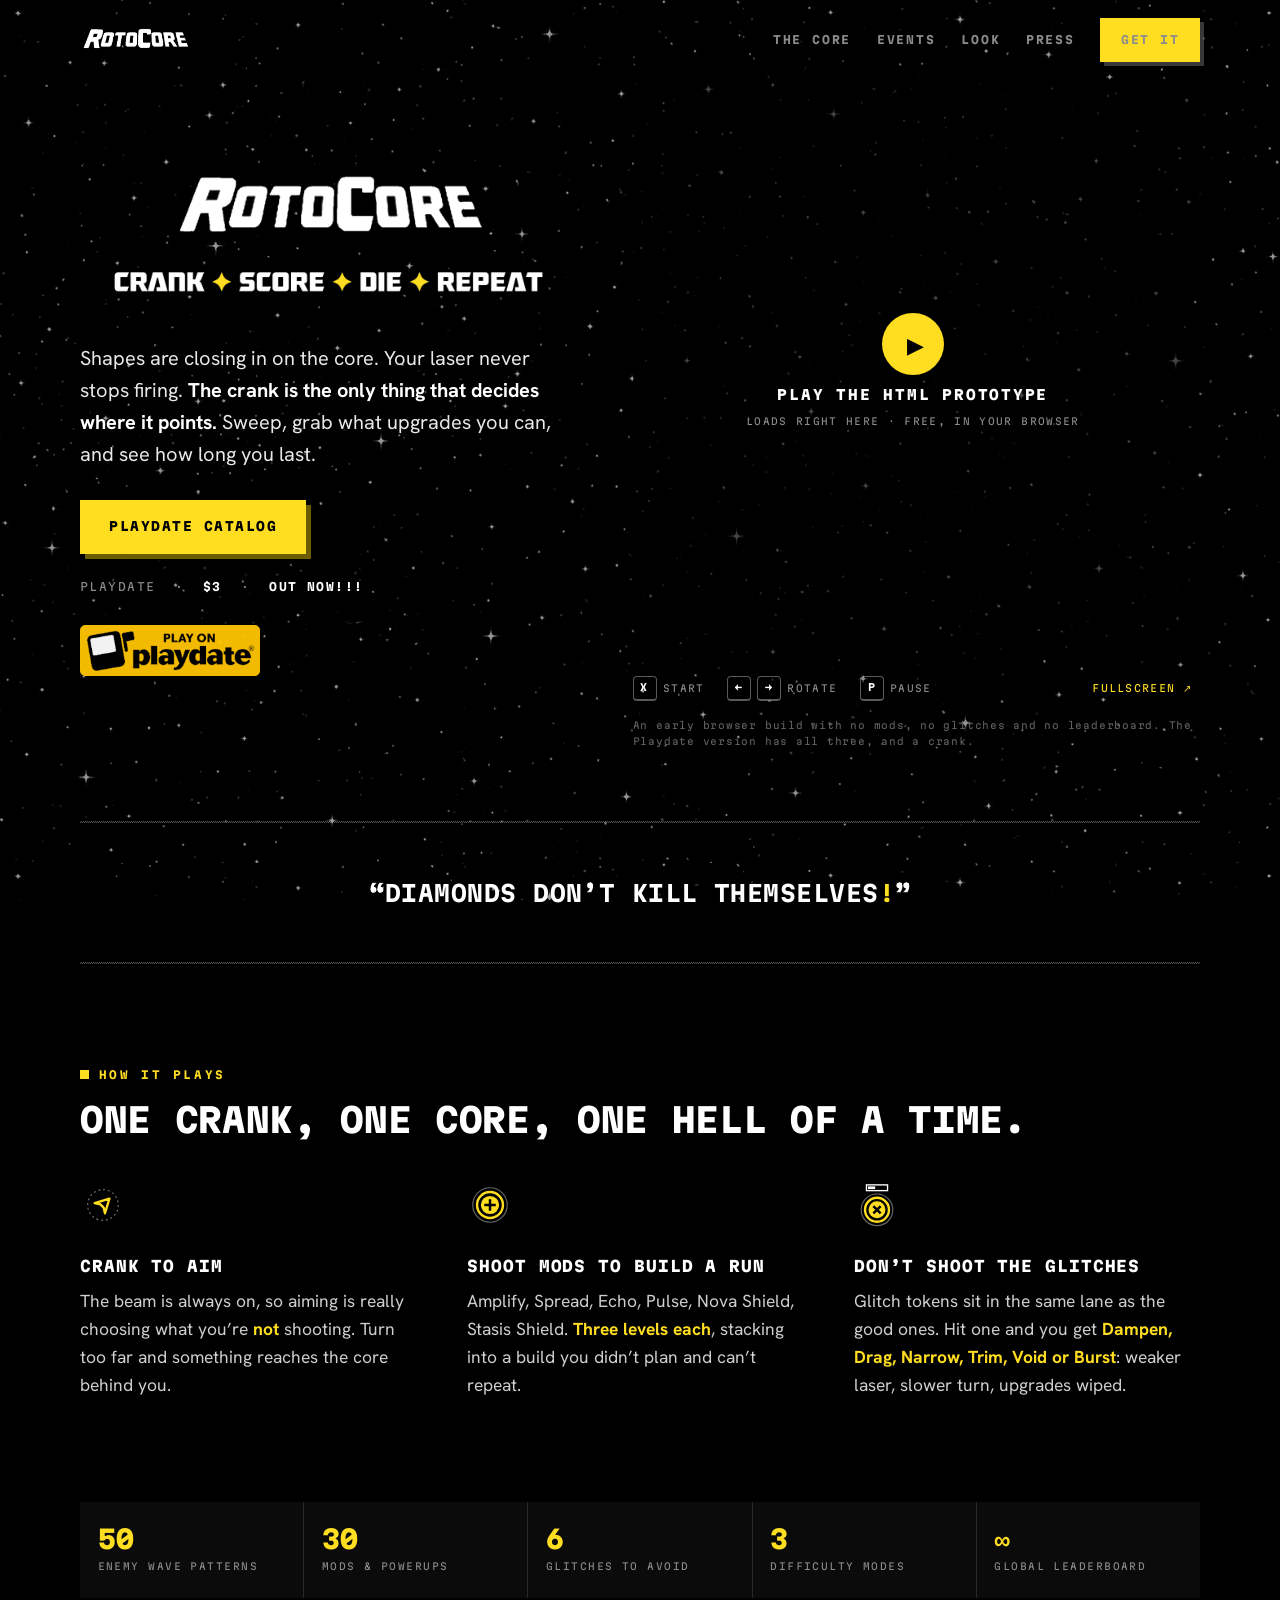
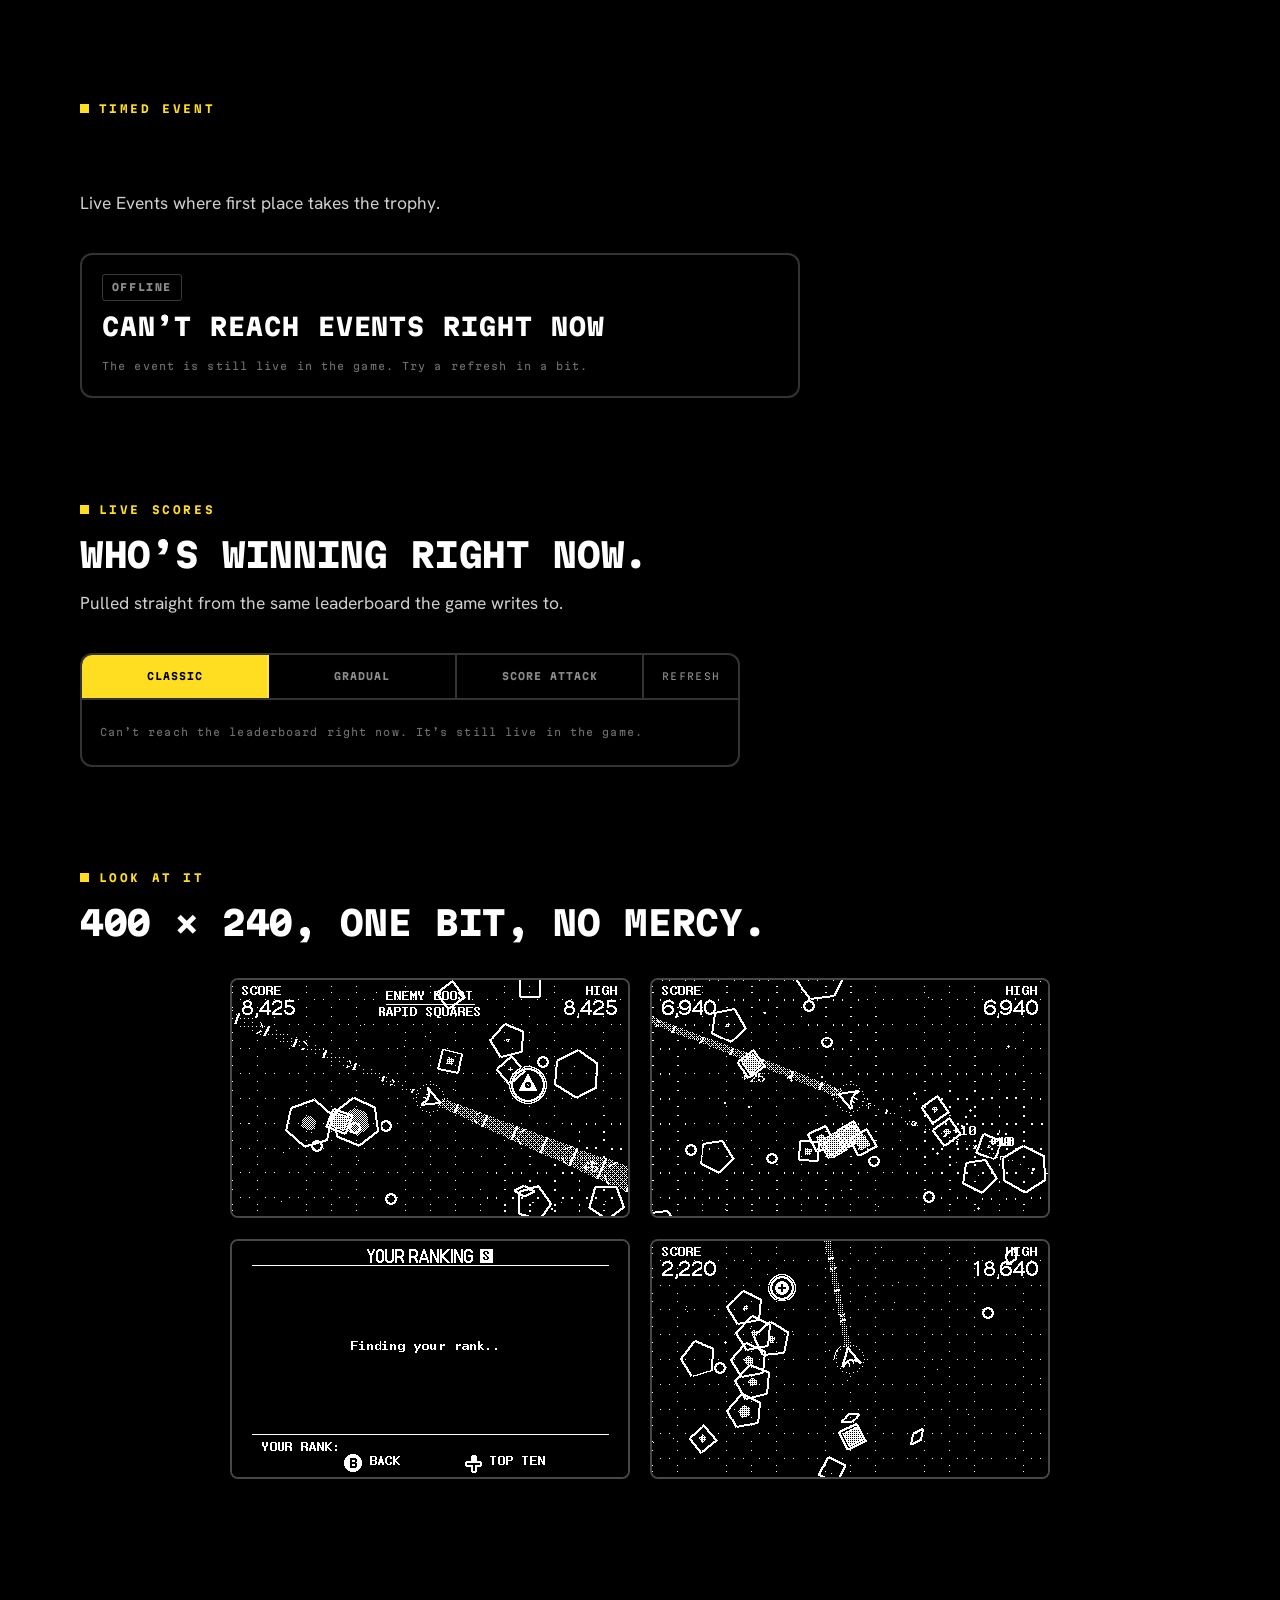
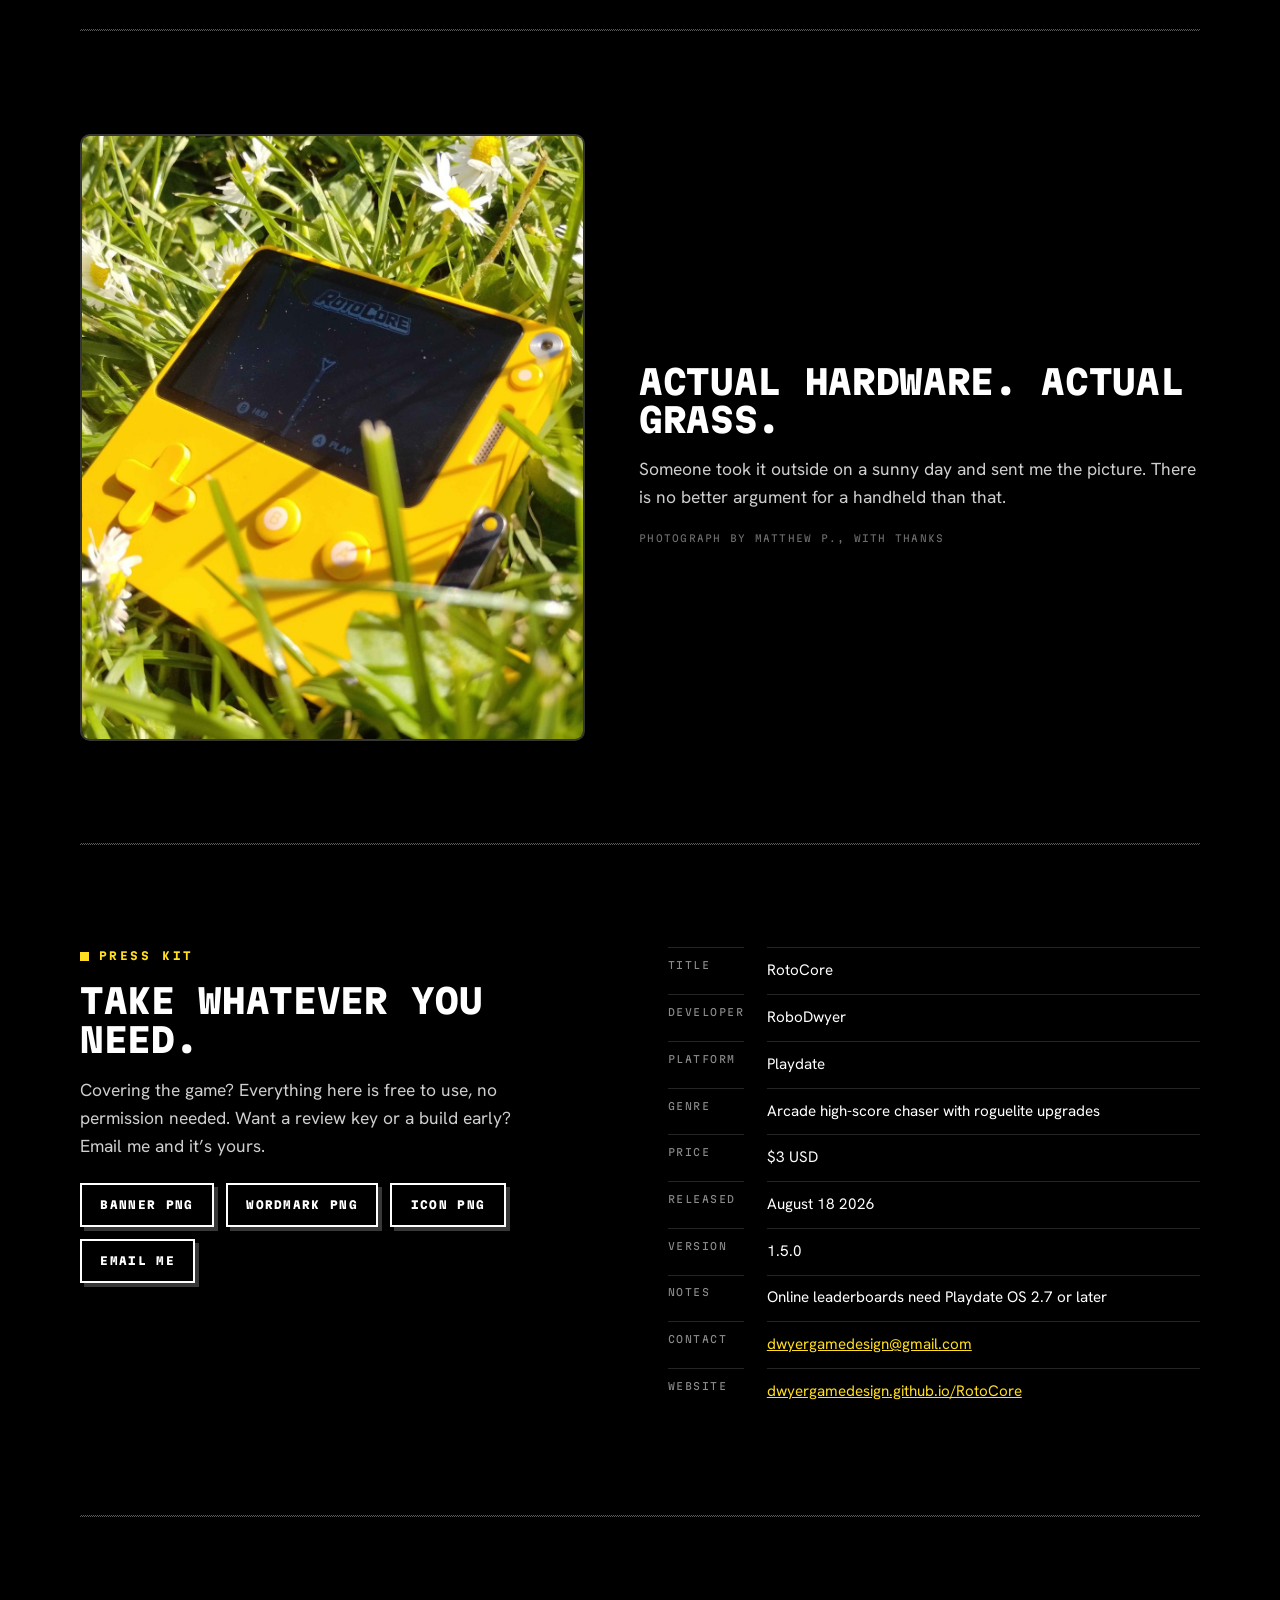
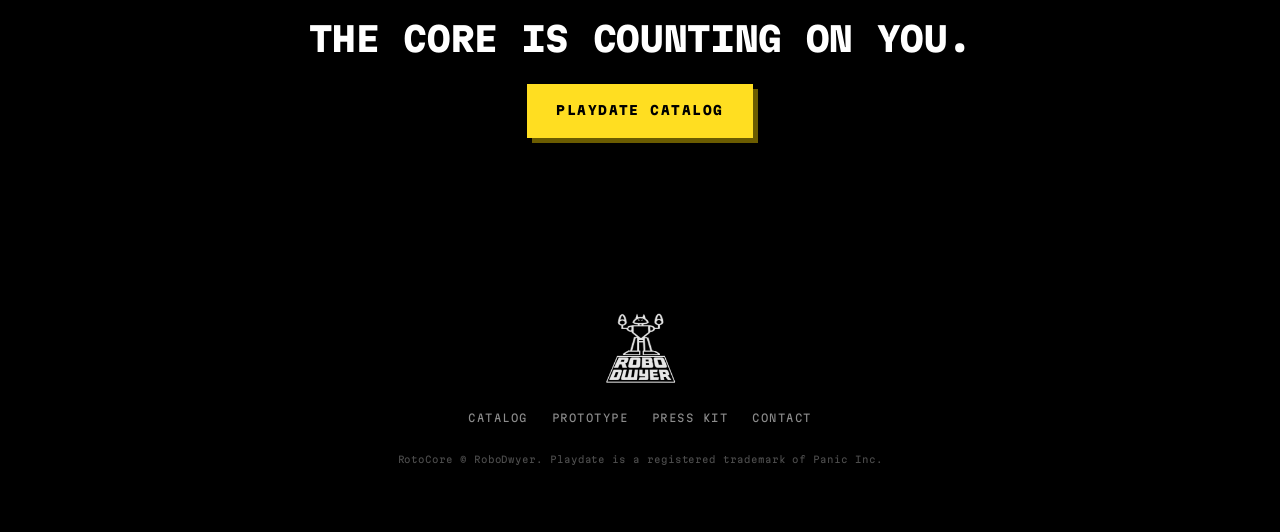
==== commit 4ebb5656: "Update index.html" ====
--- a/index.html
+++ b/index.html
@@ -301,7 +301,8 @@
   text-transform:uppercase;padding:.28rem .55rem;
   background:var(--volt);color:#000;border-radius:3px;
 }
-.event.is-upcoming .event__badge{
+.event.is-upcoming .event__badge,
+.event.is-results .event__badge{
   background:transparent;color:var(--volt);border:1px solid var(--volt);
 }
 .event.is-idle .event__badge,
@@ -785,14 +786,17 @@
 /* ---------------------------------------------------------------
    Timed event. Reads the same active_event view the game boots from.
    Empty array = nothing current or upcoming. One row = live if it
-   has started, otherwise the next one. Refetch on load and every
-   minute so the countdown stays honest. Anon key only.
+   has started, otherwise the next one. If nothing is live, a row
+   from events that ended in the last 24 hours shows final results.
+   Refetch on load and every minute so the countdown stays honest.
+   Anon key only.
    --------------------------------------------------------------- */
 (function(){
   var HOST = 'https://llkdjucqpwfemouwjpkd.supabase.co';
   var KEY  = 'eyJhbGciOiJIUzI1NiIsInR5cCI6IkpXVCJ9.eyJpc3MiOiJzdXBhYmFzZSIsInJlZiI6Imxsa2RqdWNxcHdmZW1vdXdqcGtkIiwicm9sZSI6ImFub24iLCJpYXQiOjE3NzI0NzM4NDgsImV4cCI6MjA4ODA0OTg0OH0.UFy-96ACIDqhpuCEpKFm0R9SwgT3ipOYkeHlAuSJD_k';
   var REFRESH_MS = 60000;
   var TICK_MS = 1000;
+  var RESULTS_MS = 24 * 60 * 60 * 1000;
 
   var card = document.getElementById('eventCard');
   var badge = document.getElementById('eventBadge');
@@ -833,6 +837,7 @@
     if(!start || !end) return 'idle';
     if(now < start) return 'upcoming';
     if(now < end) return 'live';
+    if(now - end < RESULTS_MS) return 'results';
     return 'idle';
   }
 
@@ -851,6 +856,21 @@
     return upcoming ? ('Starts in ' + body) : (body + ' left');
   }
 
+  function formatEndedAgo(ms){
+    var sec = Math.max(0, Math.floor(ms / 1000));
+    var body;
+    if(sec >= 86400){
+      body = Math.floor(sec / 86400) + 'D ' + Math.floor((sec % 86400) / 3600) + 'H';
+    } else if(sec >= 3600){
+      body = Math.floor(sec / 3600) + 'H ' + Math.floor((sec % 3600) / 60) + 'M';
+    } else if(sec >= 60){
+      body = Math.floor(sec / 60) + 'M';
+    } else {
+      body = sec + 'S';
+    }
+    return 'Ended ' + body + ' ago';
+  }
+
   function formatWhen(ms){
     try {
       return new Date(ms).toLocaleString(undefined, {
@@ -871,7 +891,7 @@
   }
 
   function setMode(mode){
-    card.classList.remove('is-loading', 'is-idle', 'is-upcoming', 'is-live', 'is-error');
+    card.classList.remove('is-loading', 'is-idle', 'is-upcoming', 'is-live', 'is-results', 'is-error');
     card.classList.add('is-' + mode);
   }
 
@@ -962,6 +982,24 @@
 
     var start = parseTime(ev.starts_at);
     var end = parseTime(ev.ends_at);
+    lastState = state;
+    setMode(state);
+    nameEl.textContent = ev.name || 'Event';
+    ruleEl.textContent = ev.rule_label || ev.scoring_label || ev.subtitle || '';
+    descEl.textContent = ev.description || '';
+    if(startLabel) startLabel.textContent = formatWhen(start) || 'Start';
+    if(endLabel) endLabel.textContent = formatWhen(end) || 'End';
+
+    if(state === 'results'){
+      badge.textContent = 'Results';
+      timeEl.textContent = formatEndedAgo(now - end);
+      rewardsEl.textContent = 'Final standings.';
+      setFill(100, 'Event ended');
+      if(!boardEl.children.length) say('Loading final standings\u2026', true);
+      startTick();
+      return;
+    }
+
     var upcoming = state === 'upcoming';
     var remaining = upcoming ? (start - now) : (end - now);
     var pct = 0;
@@ -969,16 +1007,9 @@
       pct = ((now - start) / (end - start)) * 100;
     }
 
-    lastState = state;
-    setMode(state);
     badge.textContent = upcoming ? 'Coming soon' : 'Live now';
     timeEl.textContent = formatCountdown(remaining, upcoming);
-    nameEl.textContent = ev.name || 'Event';
-    ruleEl.textContent = ev.rule_label || ev.scoring_label || ev.subtitle || '';
-    descEl.textContent = ev.description || '';
     rewardsEl.textContent = rewardsLine(ev);
-    if(startLabel) startLabel.textContent = formatWhen(start) || 'Start';
-    if(endLabel) endLabel.textContent = formatWhen(end) || 'End';
     setFill(pct, upcoming ? 'Has not started' : Math.round(pct) + '% through');
     if(upcoming){
       boardEl.innerHTML = '';
@@ -1000,13 +1031,18 @@
     if(!current) return;
     var now = Date.now();
     var state = classify(current, now);
-    if(state === 'idle'){
-      loadEvent();
+    if(state !== lastState){
+      if(state === 'idle'){
+        loadEvent();
+        return;
+      }
+      paintEvent(current);
+      if(state === 'live' || state === 'results') loadStandings(current);
       return;
     }
-    if(lastState === 'upcoming' && state === 'live'){
-      paintEvent(current);
-      loadStandings(current);
+    if(state === 'results'){
+      var ended = parseTime(current.ends_at);
+      timeEl.textContent = formatEndedAgo(now - ended);
       return;
     }
     var start = parseTime(current.starts_at);
@@ -1036,7 +1072,8 @@
       return res.json();
     }).then(function(data){
       if(!current || current.event_id !== ev.event_id) return;
-      if(classify(current, Date.now()) !== 'live') return;
+      var kind = classify(current, Date.now());
+      if(kind !== 'live' && kind !== 'results') return;
       var leaders = asRows(data && data.leaders);
       var rows = asRows(data && data.rows);
       var shown = leaders.length ? leaders : rows;
@@ -1045,39 +1082,75 @@
       renderBoard(shown);
       if(shown.length){
         say('', false);
+      } else if(kind === 'results'){
+        say('No scores were posted for this event.', true);
       } else {
         say('No scores yet. Play a run on Playdate and take first.', true);
       }
     }).catch(function(err){
       console.error('[RotoCore] event standings fetch failed:', err);
       if(!current || current.event_id !== ev.event_id) return;
-      if(classify(current, Date.now()) !== 'live') return;
+      var kind = classify(current, Date.now());
+      if(kind !== 'live' && kind !== 'results') return;
       if(!boardEl.children.length){
-        say('Standings will show here once they load. The event is still live in the game.', true);
+        say(kind === 'results'
+          ? 'Final standings couldn\u2019t load. They\u2019re still in the game.'
+          : 'Standings will show here once they load. The event is still live in the game.', true);
       }
     });
   }
 
+  function fetchJson(path){
+    return fetch(HOST + path, { headers: apiHeaders() }).then(function(res){
+      if(!res.ok) throw new Error('HTTP ' + res.status);
+      return res.json();
+    });
+  }
+
+  function recentEndedUrl(){
+    var now = Date.now();
+    var until = new Date(now).toISOString();
+    var since = new Date(now - RESULTS_MS).toISOString();
+    return '/rest/v1/events'
+      + '?select=event_id,name,description,rule_label,top_n,award_through,starts_at,ends_at'
+      + '&ends_at=lt.' + encodeURIComponent(until)
+      + '&ends_at=gte.' + encodeURIComponent(since)
+      + '&order=ends_at.desc&limit=1';
+  }
+
+  function pickEvent(active, ended){
+    var now = Date.now();
+    var activeKind = classify(active, now);
+    var endedKind = classify(ended, now);
+    if(activeKind === 'live') return active;
+    if(endedKind === 'results') return ended;
+    if(activeKind === 'upcoming') return active;
+    return null;
+  }
+
   function loadEvent(){
-    fetch(HOST + '/rest/v1/active_event', { headers: apiHeaders() })
-      .then(function(res){
-        if(!res.ok) throw new Error('HTTP ' + res.status);
-        return res.json();
+    Promise.all([
+      fetchJson('/rest/v1/active_event'),
+      fetchJson(recentEndedUrl()).catch(function(err){
+        console.error('[RotoCore] recent event fetch failed:', err);
+        return [];
       })
-      .then(function(rows){
-        if(!Array.isArray(rows)) throw new Error('Unexpected response');
-        var ev = rows[0] || null;
-        if(!ev){
-          paintIdle('idle', 'Nothing current or upcoming. Check back when the next window opens.');
-          return;
-        }
-        paintEvent(ev);
-        if(classify(ev, Date.now()) === 'live') loadStandings(ev);
-      })
-      .catch(function(err){
-        console.error('[RotoCore] event fetch failed:', err);
-        paintIdle('error', 'The event is still live in the game. Try a refresh in a bit.');
-      });
+    ]).then(function(parts){
+      var activeRows = parts[0];
+      var endedRows = parts[1];
+      if(!Array.isArray(activeRows)) throw new Error('Unexpected response');
+      var ev = pickEvent(activeRows[0] || null, (endedRows && endedRows[0]) || null);
+      if(!ev){
+        paintIdle('idle', 'Nothing current or upcoming. Check back when the next window opens.');
+        return;
+      }
+      paintEvent(ev);
+      var kind = classify(ev, Date.now());
+      if(kind === 'live' || kind === 'results') loadStandings(ev);
+    }).catch(function(err){
+      console.error('[RotoCore] event fetch failed:', err);
+      paintIdle('error', 'The event is still live in the game. Try a refresh in a bit.');
+    });
   }
 
   loadEvent();
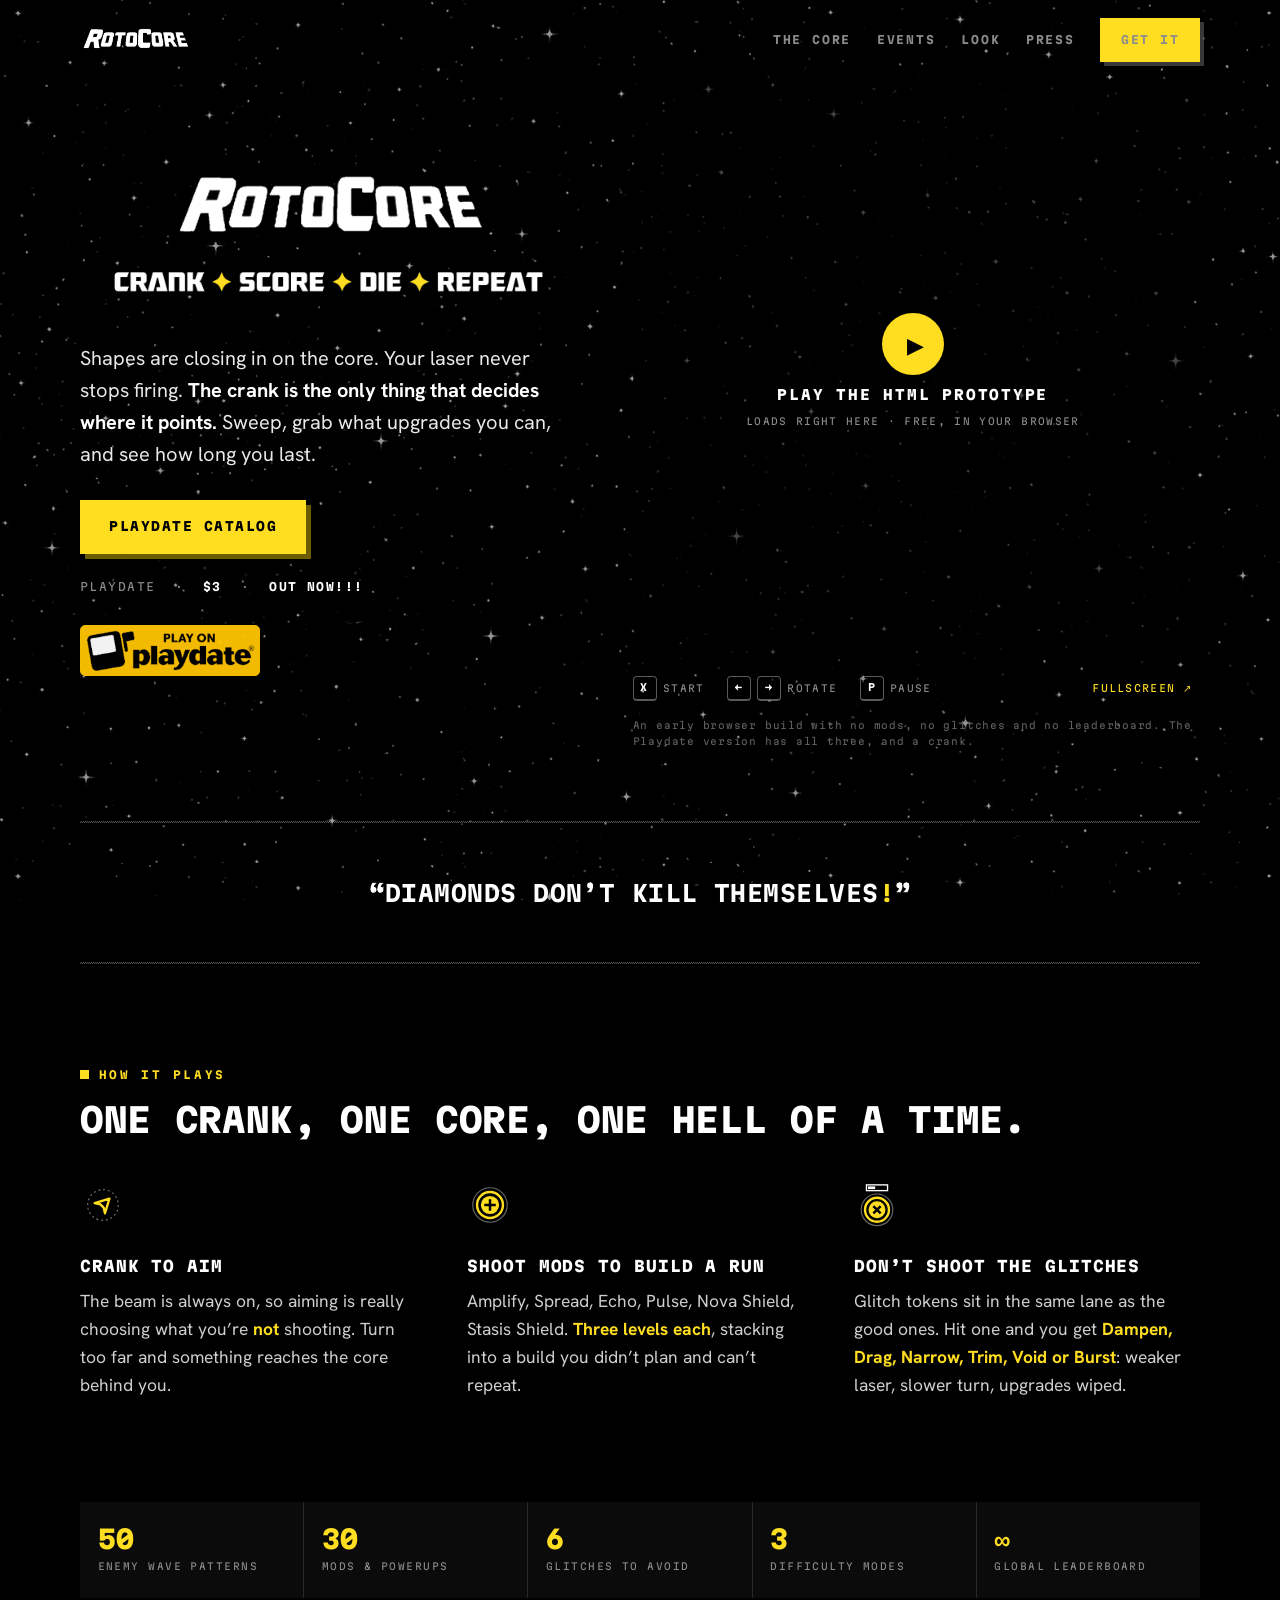
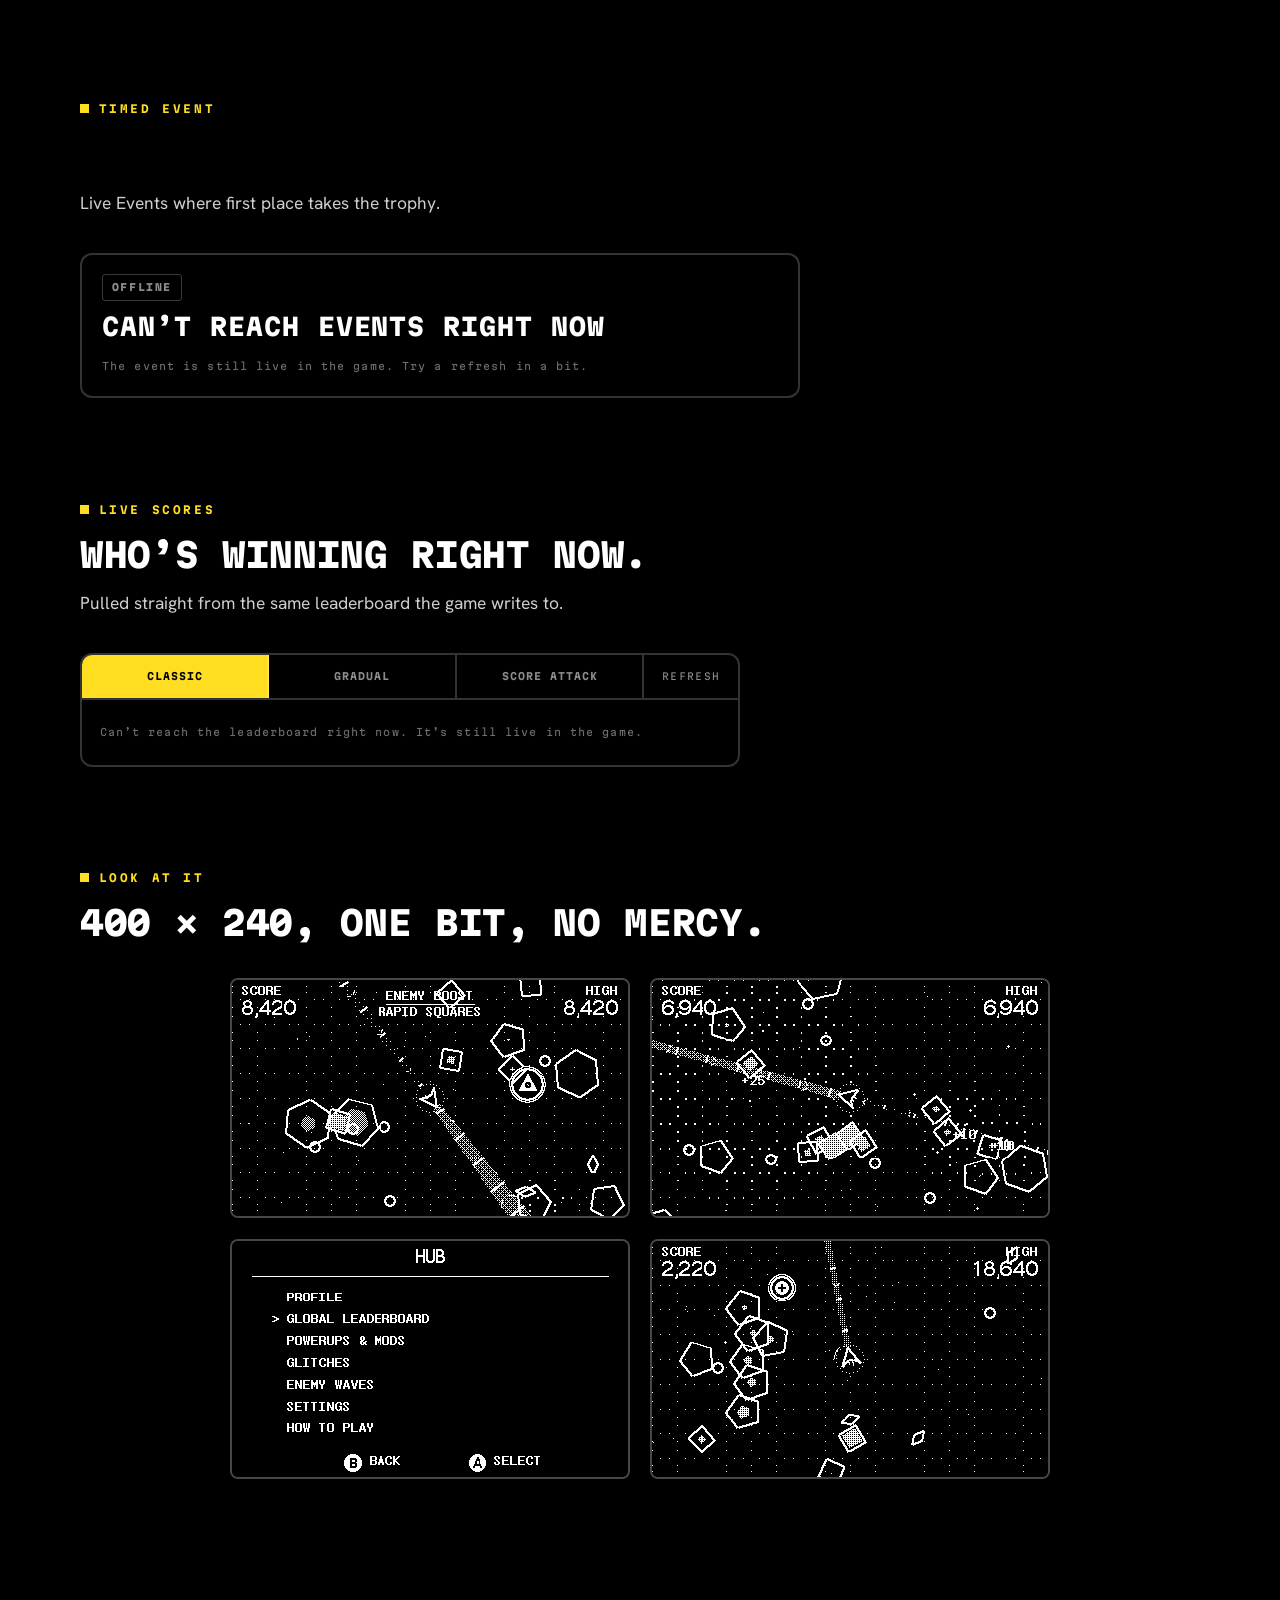
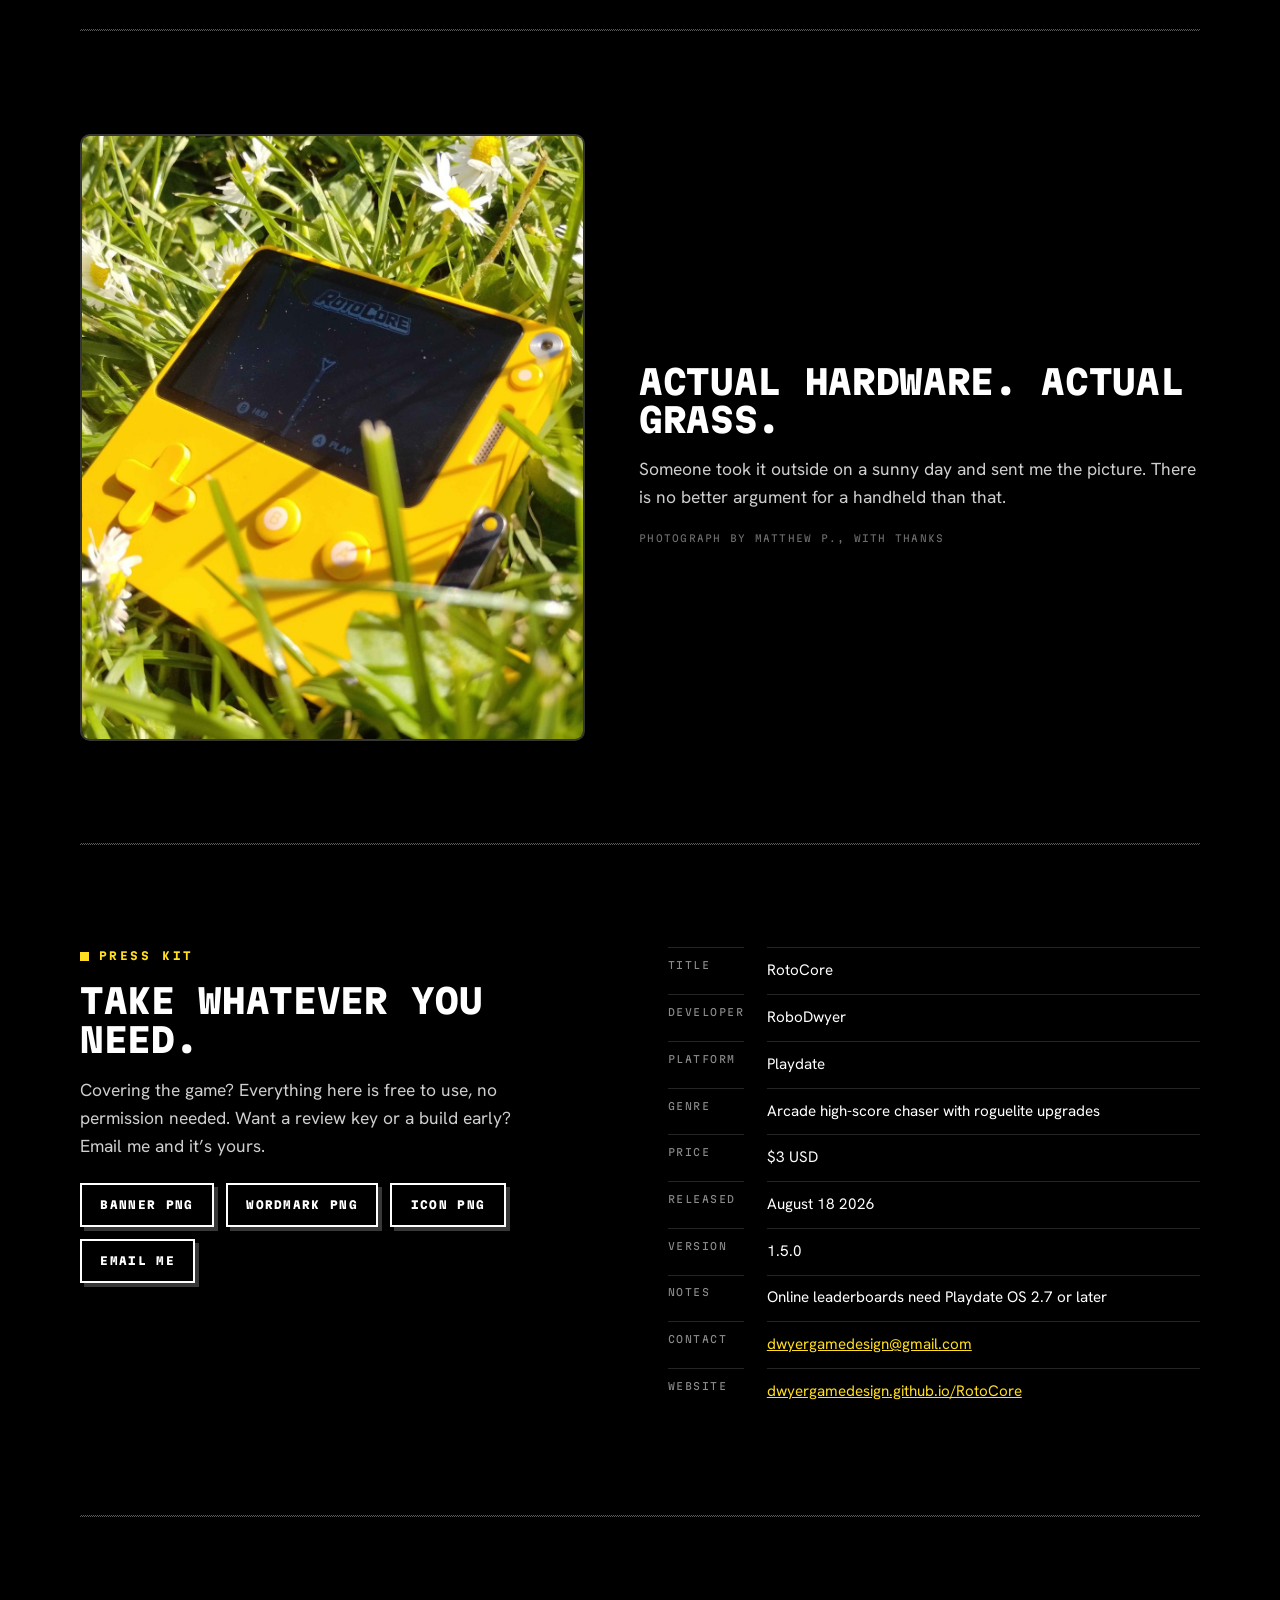
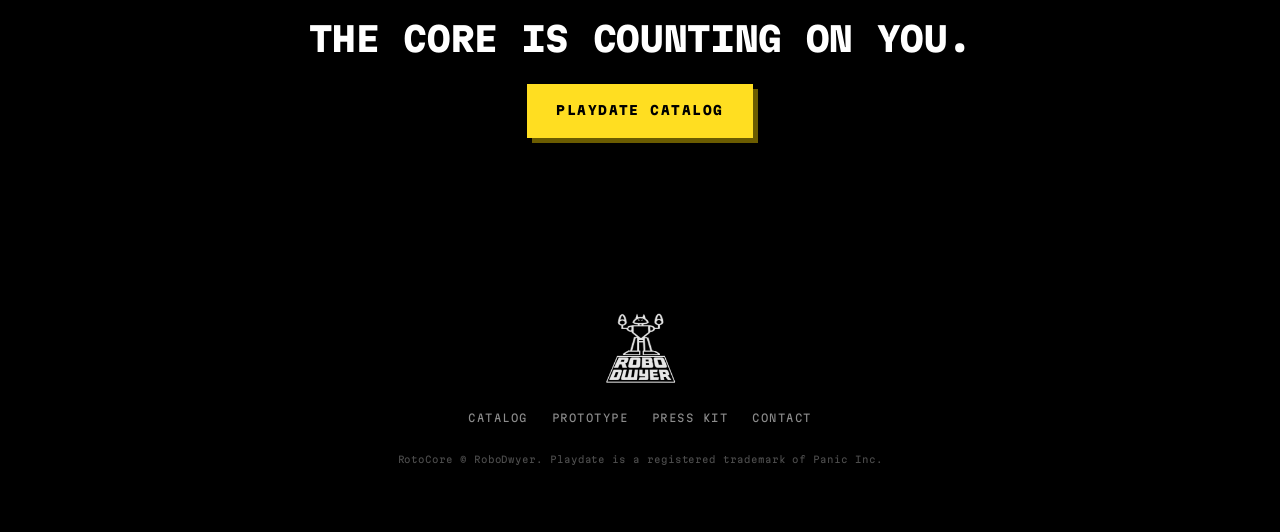
==== commit 167e493c: "Update index.html" ====
--- a/index.html
+++ b/index.html
@@ -320,9 +320,18 @@
   text-transform:uppercase;
 }
 .event__time:empty{display:none}
+.event__heading{
+  display:flex;align-items:center;gap:.7rem;
+  margin:.55rem 1.25rem 0;
+}
+.event__glyph{
+  width:1.2em;height:1.2em;flex:none;color:var(--volt);
+}
+.event__glyph[hidden]{display:none}
+.event__glyph svg{width:100%;height:100%;display:block}
 .event__name{
   font-family:var(--hud);font-weight:800;font-size:clamp(1.1rem,.95rem + .7vw,1.55rem);
-  letter-spacing:.04em;text-transform:uppercase;margin:.55rem 1.25rem 0;line-height:1.15;
+  letter-spacing:.04em;text-transform:uppercase;margin:0;line-height:1.15;
 }
 .event__rule{
   margin:.35rem 1.25rem 0;
@@ -371,15 +380,23 @@
 .event__rank{
   font-family:var(--hud);font-weight:800;font-size:.74rem;color:#5f5f5f;font-variant-numeric:tabular-nums;
 }
+.event__who{min-width:0;display:flex;flex-direction:column;gap:.18rem}
 .event__player{
   font-family:var(--hud);font-size:.78rem;letter-spacing:.04em;
   overflow:hidden;text-overflow:ellipsis;white-space:nowrap;
 }
+.event__tier{
+  font-family:var(--hud);font-size:.55rem;letter-spacing:.1em;text-transform:uppercase;color:#5f5f5f;
+}
+.event__tier:empty{display:none}
 .event__score{
   font-family:var(--hud);font-weight:800;font-size:.85rem;font-variant-numeric:tabular-nums;
 }
-.event__board li:first-child .event__rank,
-.event__board li:first-child .event__score{color:var(--volt)}
+.event__row.is-tier1 .event__rank,
+.event__row.is-tier1 .event__score,
+.event__row.is-tier1 .event__tier{color:var(--volt)}
+.event__row.is-tier2 .event__rank,
+.event__row.is-tier2 .event__score{color:var(--bone)}
 .event__msg{
   margin:0;padding:1.1rem 1.25rem 1.3rem;
   font-family:var(--hud);font-size:.63rem;letter-spacing:.11em;line-height:1.7;color:#6e6e6e;
@@ -600,7 +617,10 @@
           <span class="event__badge" id="eventBadge">Loading</span>
           <span class="event__time" id="eventTime"></span>
         </div>
-        <h3 class="event__name" id="eventName">Checking for an event&#8230;</h3>
+        <div class="event__heading">
+          <span class="event__glyph" id="eventGlyph" hidden></span>
+          <h3 class="event__name" id="eventName">Checking for an event&#8230;</h3>
+        </div>
         <p class="event__rule" id="eventRule"></p>
         <p class="event__desc" id="eventDesc"></p>
         <div class="event__meter" id="eventMeter">
@@ -788,6 +808,8 @@
    Empty array = nothing current or upcoming. One row = live if it
    has started, otherwise the next one. If nothing is live, a row
    from events that ended in the last 24 hours shows final results.
+   Display follows events.rewards_label, tier names, icon, top_n,
+   and award_through (same fallbacks as the Playdate event screen).
    Refetch on load and every minute so the countdown stays honest.
    Anon key only.
    --------------------------------------------------------------- */
@@ -801,6 +823,7 @@
   var card = document.getElementById('eventCard');
   var badge = document.getElementById('eventBadge');
   var timeEl = document.getElementById('eventTime');
+  var glyphEl = document.getElementById('eventGlyph');
   var nameEl = document.getElementById('eventName');
   var ruleEl = document.getElementById('eventRule');
   var descEl = document.getElementById('eventDesc');
@@ -882,12 +905,138 @@
     }
   }
 
+  function trimText(s){
+    if(typeof s !== 'string') return '';
+    return s.replace(/^\s+|\s+$/g, '');
+  }
+
+  function topNOf(ev){
+    var n = Number(ev && ev.top_n);
+    return n >= 1 ? n : 5;
+  }
+
+  function awardThroughOf(ev){
+    if(!ev || ev.award_through == null || ev.award_through === '') return null;
+    var n = Number(ev.award_through);
+    return n >= 1 ? n : null;
+  }
+
+  function boardCap(ev){
+    var topN = topNOf(ev);
+    var through = awardThroughOf(ev);
+    var cap = through && through > topN ? through : topN;
+    if(cap < 1) cap = 5;
+    if(cap > 10) cap = 10;
+    return cap;
+  }
+
+  // Authored trophy labels; same fallbacks as resolve_event.sql.
+  function tierName(tier, ev){
+    var custom = trimText(ev && ev['tier' + tier + '_name']);
+    if(custom) return custom;
+    if(tier === 1) return 'WINNER';
+    if(tier === 2) return 'TOP ' + topNOf(ev);
+    var through = awardThroughOf(ev);
+    if(through) return 'TOP ' + through;
+    return 'ENTRANT';
+  }
+
+  function rankTier(rank, ev, live){
+    var topN = topNOf(ev);
+    var through = awardThroughOf(ev);
+    if(rank === 1){
+      var first = tierName(1, ev);
+      // Trophy copy is WINNER; the live board is still a race.
+      if(live && /^winner$/i.test(first)) first = '1ST PLACE';
+      return { weight: 1, name: first };
+    }
+    if(rank <= topN) return { weight: 2, name: tierName(2, ev) };
+    if(through && rank <= through) return { weight: 3, name: tierName(3, ev) };
+    return { weight: 0, name: '' };
+  }
+
   function rewardsLine(ev){
-    var topN = Number(ev.top_n) || 5;
-    var through = ev.award_through == null || ev.award_through === '' ? null : Number(ev.award_through);
-    if(through && through > topN) return 'Rewards for top ' + topN + ' and top ' + through + '. Winner takes the trophy.';
-    if(through) return 'Rewards for top ' + topN + '. Winner takes the trophy.';
-    return 'Rewards for top ' + topN + ' and every entrant. Winner takes the trophy.';
+    var custom = trimText(ev && ev.rewards_label);
+    if(custom) return custom;
+    var topN = topNOf(ev);
+    var through = awardThroughOf(ev);
+    var t1 = tierName(1, ev);
+    var t2 = tierName(2, ev);
+    var t3 = tierName(3, ev);
+    var hasPlaced = topN > 1;
+    var hasParticipant = (through == null) || (through > topN);
+    if(hasPlaced && hasParticipant) return 'Rewards for ' + t1 + ', ' + t2 + ', and ' + t3 + '.';
+    if(hasPlaced) return 'Rewards for ' + t1 + ' and ' + t2 + '.';
+    if(hasParticipant) return 'Rewards for ' + t1 + ' and ' + t3 + '.';
+    return 'Rewards for ' + t1 + '.';
+  }
+
+  var SVG_NS = 'http://www.w3.org/2000/svg';
+
+  function svgEl(name, attrs){
+    var node = document.createElementNS(SVG_NS, name);
+    if(attrs){
+      for(var k in attrs) node.setAttribute(k, attrs[k]);
+    }
+    return node;
+  }
+
+  function glyphSvg(icon){
+    var svg = svgEl('svg', { viewBox: '0 0 24 24', 'aria-hidden': 'true', focusable: 'false' });
+    function shape(tag, extra){
+      var attrs = {
+        fill: 'none',
+        stroke: 'currentColor',
+        'stroke-width': '2',
+        'stroke-linejoin': 'round',
+        'stroke-linecap': 'round'
+      };
+      if(extra){
+        for(var k in extra) attrs[k] = extra[k];
+      }
+      return svgEl(tag, attrs);
+    }
+    if(icon === 'circle'){
+      svg.appendChild(shape('circle', { cx: '12', cy: '12', r: '8' }));
+    } else if(icon === 'square'){
+      svg.appendChild(shape('rect', { x: '5', y: '5', width: '14', height: '14' }));
+    } else if(icon === 'diamond' || icon === 'rhombus'){
+      svg.appendChild(shape('polygon', { points: '12,3 21,12 12,21 3,12' }));
+    } else if(icon === 'pentagon'){
+      svg.appendChild(shape('polygon', { points: '12,3 21,10 17.5,20.5 6.5,20.5 3,10' }));
+    } else if(icon === 'hexagon'){
+      svg.appendChild(shape('polygon', { points: '12,3 19.5,7.5 19.5,16.5 12,21 4.5,16.5 4.5,7.5' }));
+    } else if(icon === 'star'){
+      svg.appendChild(shape('polygon', { points: '12,2.5 14.8,9.2 22,9.5 16.4,14.2 18.2,21.5 12,17.6 5.8,21.5 7.6,14.2 2,9.5 9.2,9.2' }));
+    } else if(icon === 'glitch'){
+      svg.appendChild(shape('line', { x1: '6', y1: '6', x2: '18', y2: '18' }));
+      svg.appendChild(shape('line', { x1: '18', y1: '6', x2: '6', y2: '18' }));
+    } else if(icon === 'letter_c' || icon === 'letter_g' || icon === 'letter_s' || icon === 'letter_k'){
+      var letter = icon.charAt(icon.length - 1).toUpperCase();
+      var t = svgEl('text', {
+        x: '12', y: '17', 'text-anchor': 'middle', fill: 'currentColor',
+        'font-size': '16', 'font-weight': '800', 'font-family': 'Martian Mono, ui-monospace, monospace'
+      });
+      t.textContent = letter;
+      svg.appendChild(t);
+    } else {
+      return null;
+    }
+    return svg;
+  }
+
+  function setGlyph(icon){
+    if(!glyphEl) return;
+    while(glyphEl.firstChild) glyphEl.removeChild(glyphEl.firstChild);
+    var key = trimText(icon).toLowerCase();
+    var svg = glyphSvg(key);
+    if(!svg){
+      glyphEl.hidden = true;
+      return;
+    }
+    glyphEl.appendChild(svg);
+    glyphEl.hidden = false;
+    glyphEl.setAttribute('aria-hidden', 'true');
   }
 
   function setMode(mode){
@@ -923,7 +1072,7 @@
     return Array.isArray(raw) ? raw : [];
   }
 
-  function renderBoard(rows){
+  function renderBoard(rows, ev, live){
     boardEl.innerHTML = '';
     if(!rows || !rows.length) return;
     rows.forEach(function(row, i){
@@ -932,6 +1081,9 @@
       wrap.className = 'event__row';
 
       var rankN = Number(row.ord || row.rank || (i + 1));
+      var tier = rankTier(rankN, ev || {}, live);
+      if(tier.weight) wrap.classList.add('is-tier' + tier.weight);
+
       var rank = document.createElement('span');
       rank.className = 'event__rank';
       rank.textContent = (rankN < 10 ? '0' : '') + rankN;
@@ -940,12 +1092,21 @@
       name.className = 'event__player';
       name.textContent = row.player_name || row.playerName || '???';
 
+      var label = document.createElement('span');
+      label.className = 'event__tier';
+      label.textContent = tier.name || '';
+
+      var who = document.createElement('span');
+      who.className = 'event__who';
+      who.appendChild(name);
+      who.appendChild(label);
+
       var score = document.createElement('span');
       score.className = 'event__score';
       score.textContent = Number(row.score || 0).toLocaleString('en-US');
 
       wrap.appendChild(rank);
-      wrap.appendChild(name);
+      wrap.appendChild(who);
       wrap.appendChild(score);
       li.appendChild(wrap);
       boardEl.appendChild(li);
@@ -960,6 +1121,7 @@
     badge.textContent = kind === 'error' ? 'Offline' : 'Idle';
     timeEl.textContent = '';
     nameEl.textContent = kind === 'error' ? 'Can\u2019t reach events right now' : 'No event right now';
+    setGlyph(null);
     ruleEl.textContent = '';
     descEl.textContent = '';
     rewardsEl.textContent = '';
@@ -985,6 +1147,7 @@
     lastState = state;
     setMode(state);
     nameEl.textContent = ev.name || 'Event';
+    setGlyph(ev.icon);
     ruleEl.textContent = ev.rule_label || ev.scoring_label || ev.subtitle || '';
     descEl.textContent = ev.description || '';
     if(startLabel) startLabel.textContent = formatWhen(start) || 'Start';
@@ -993,7 +1156,7 @@
     if(state === 'results'){
       badge.textContent = 'Results';
       timeEl.textContent = formatEndedAgo(now - end);
-      rewardsEl.textContent = 'Final standings.';
+      rewardsEl.textContent = rewardsLine(ev);
       setFill(100, 'Event ended');
       if(!boardEl.children.length) say('Loading final standings\u2026', true);
       startTick();
@@ -1065,7 +1228,7 @@
       body: JSON.stringify({
         p_device_id: 'website',
         p_event_id: ev.event_id,
-        p_limit: 10
+        p_limit: Math.max(10, boardCap(ev))
       })
     }).then(function(res){
       if(!res.ok) throw new Error('HTTP ' + res.status);
@@ -1076,10 +1239,14 @@
       if(kind !== 'live' && kind !== 'results') return;
       var leaders = asRows(data && data.leaders);
       var rows = asRows(data && data.rows);
-      var shown = leaders.length ? leaders : rows;
-      var cap = Number((data && data.top_n) || ev.top_n || 5);
+      var shown = rows;
+      var firstRank = shown.length ? Number(shown[0].ord || shown[0].rank || 0) : 0;
+      if(!shown.length || firstRank !== 1){
+        shown = leaders.length ? leaders : shown;
+      }
+      var cap = boardCap(ev);
       if(shown.length > cap) shown = shown.slice(0, cap);
-      renderBoard(shown);
+      renderBoard(shown, ev, kind === 'live');
       if(shown.length){
         say('', false);
       } else if(kind === 'results'){
@@ -1112,7 +1279,7 @@
     var until = new Date(now).toISOString();
     var since = new Date(now - RESULTS_MS).toISOString();
     return '/rest/v1/events'
-      + '?select=event_id,name,description,rule_label,top_n,award_through,starts_at,ends_at'
+      + '?select=event_id,name,description,rule_label,rewards_label,mode,metric,aggregation,icon,bg,top_n,award_through,tier1_name,tier2_name,tier3_name,starts_at,ends_at'
       + '&ends_at=lt.' + encodeURIComponent(until)
       + '&ends_at=gte.' + encodeURIComponent(since)
       + '&order=ends_at.desc&limit=1';
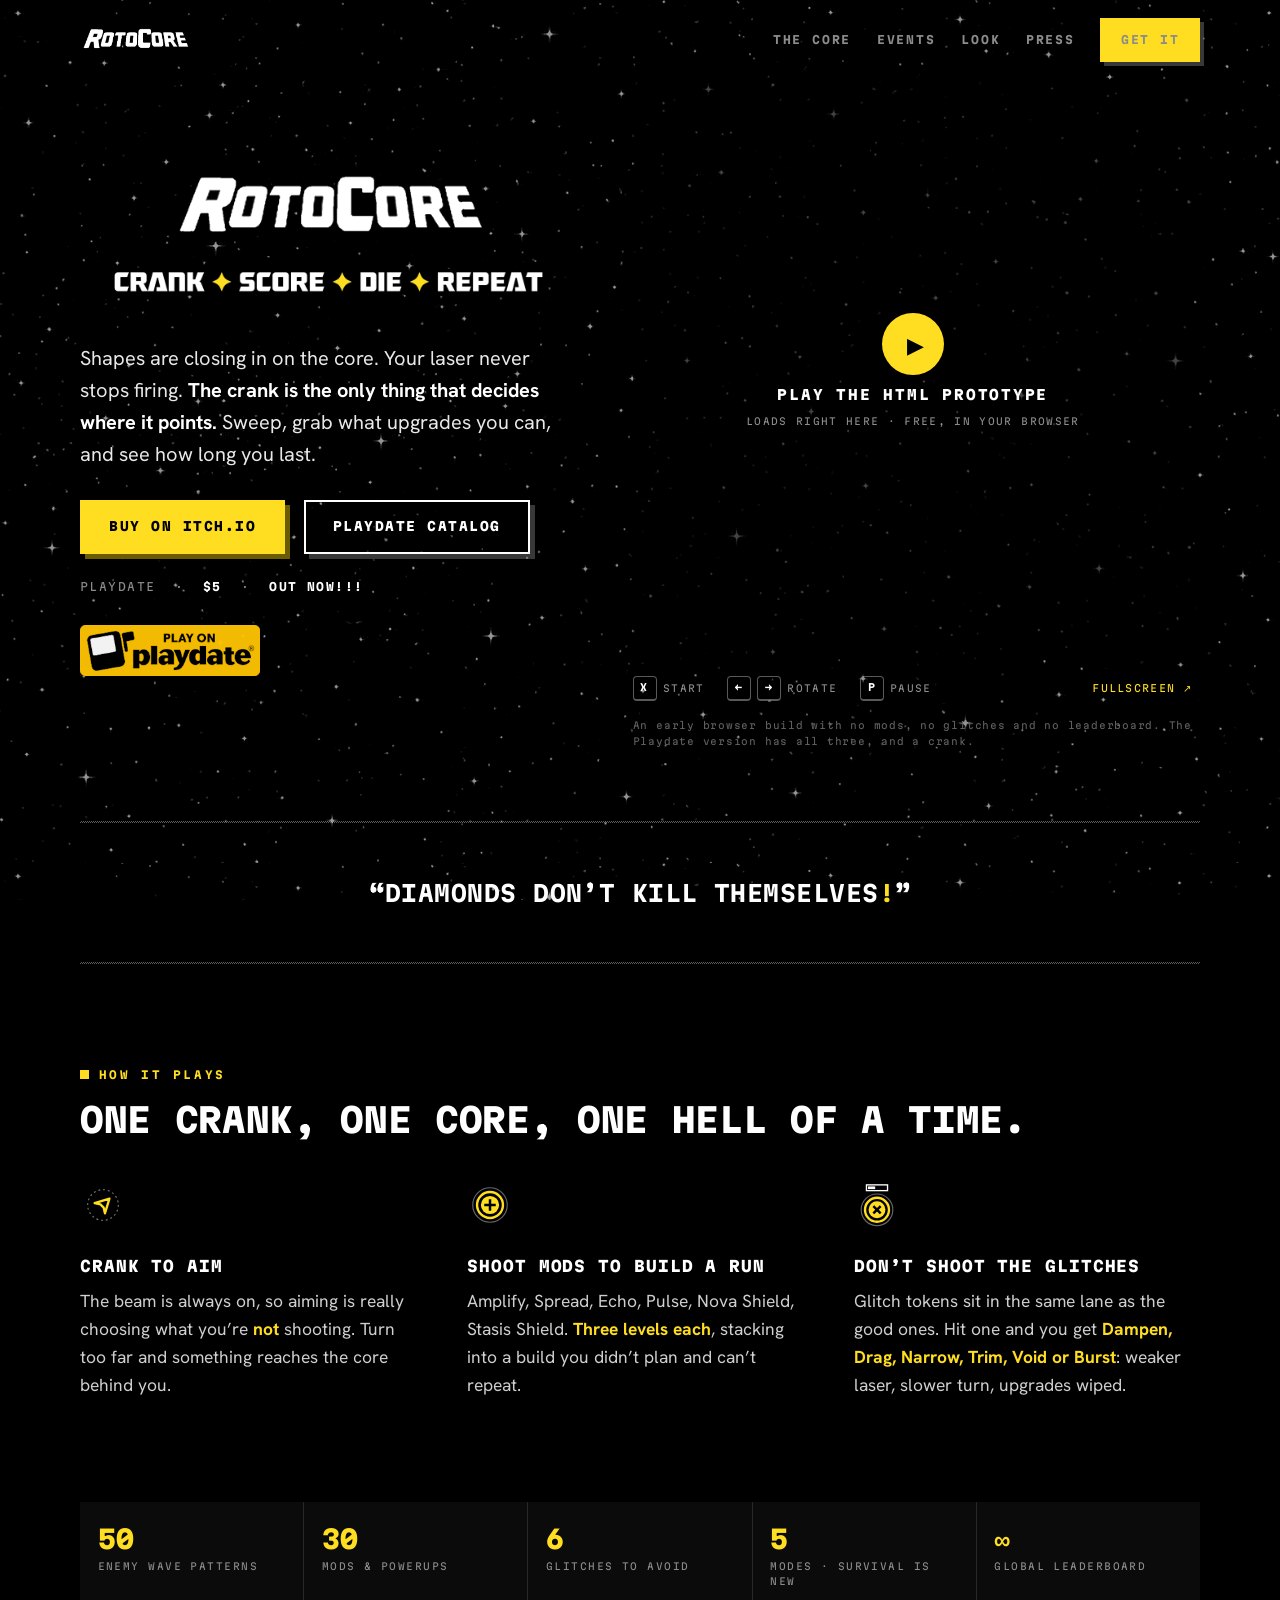
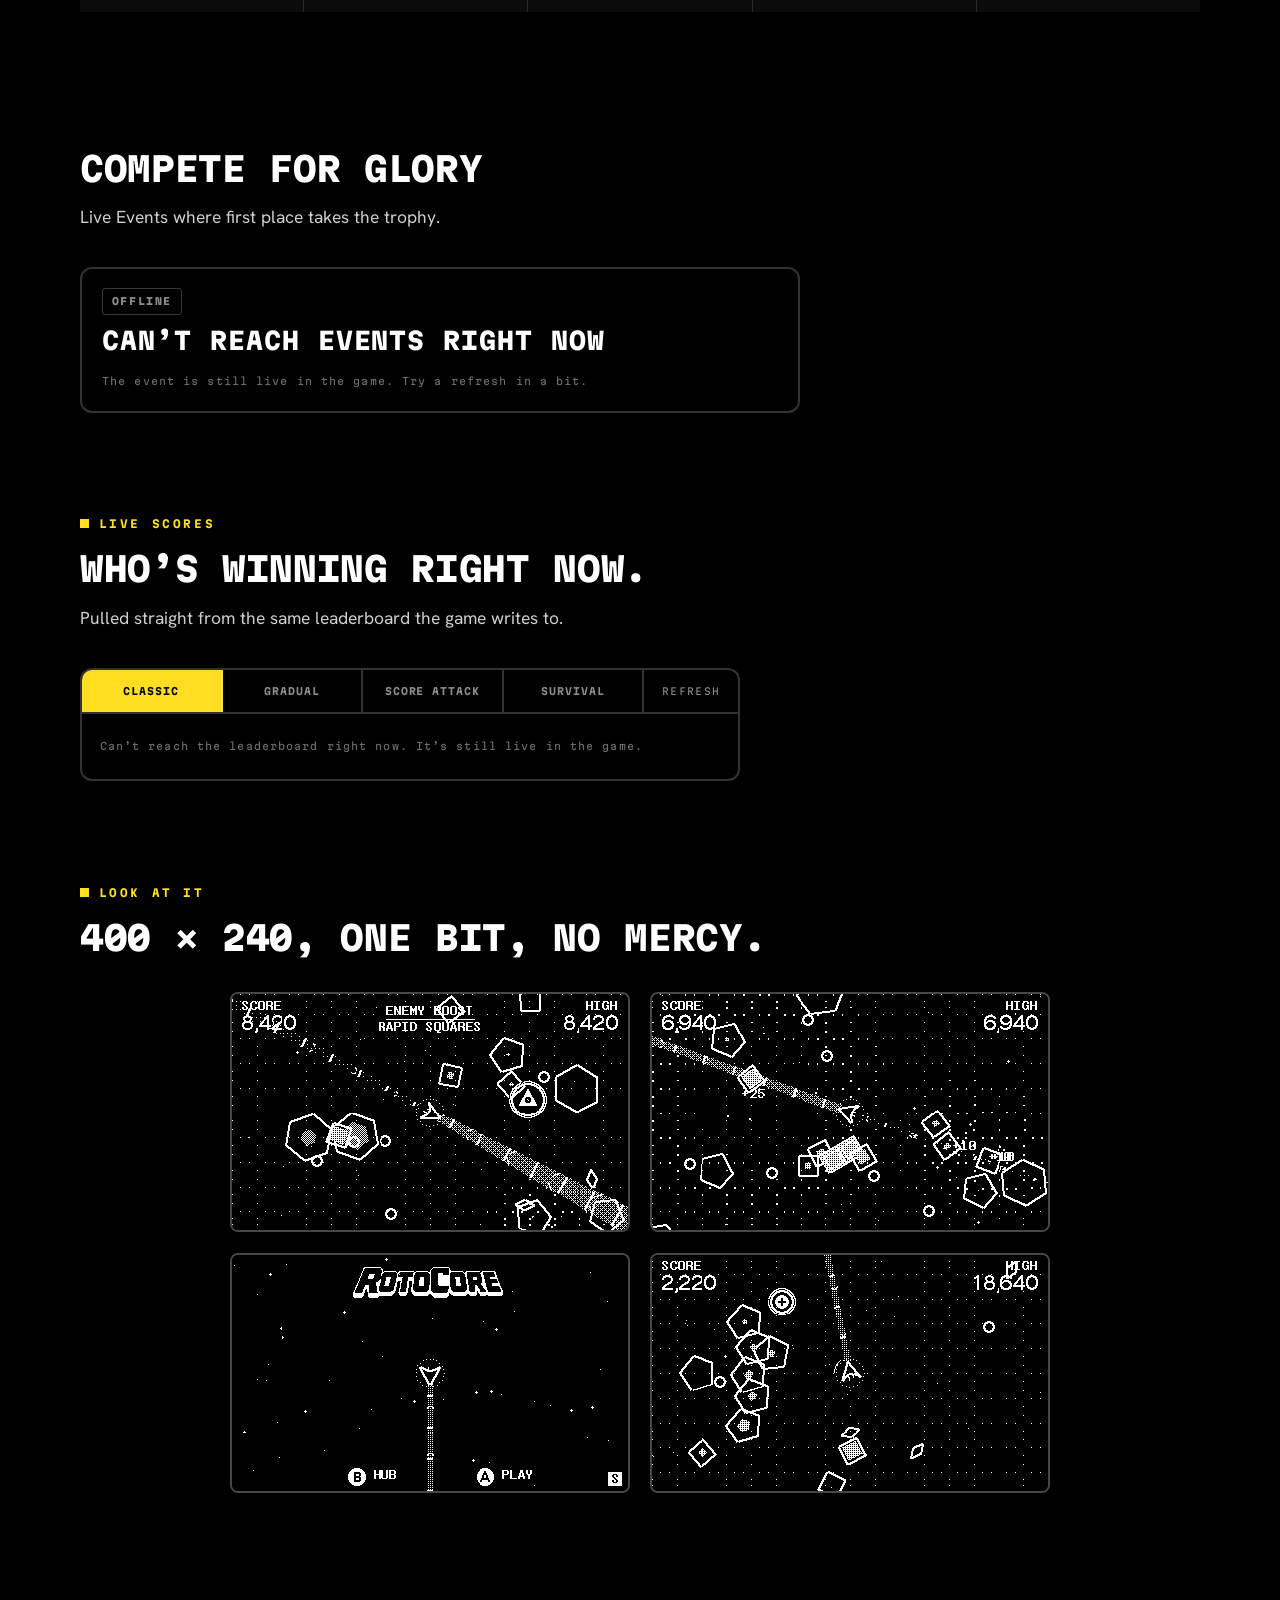
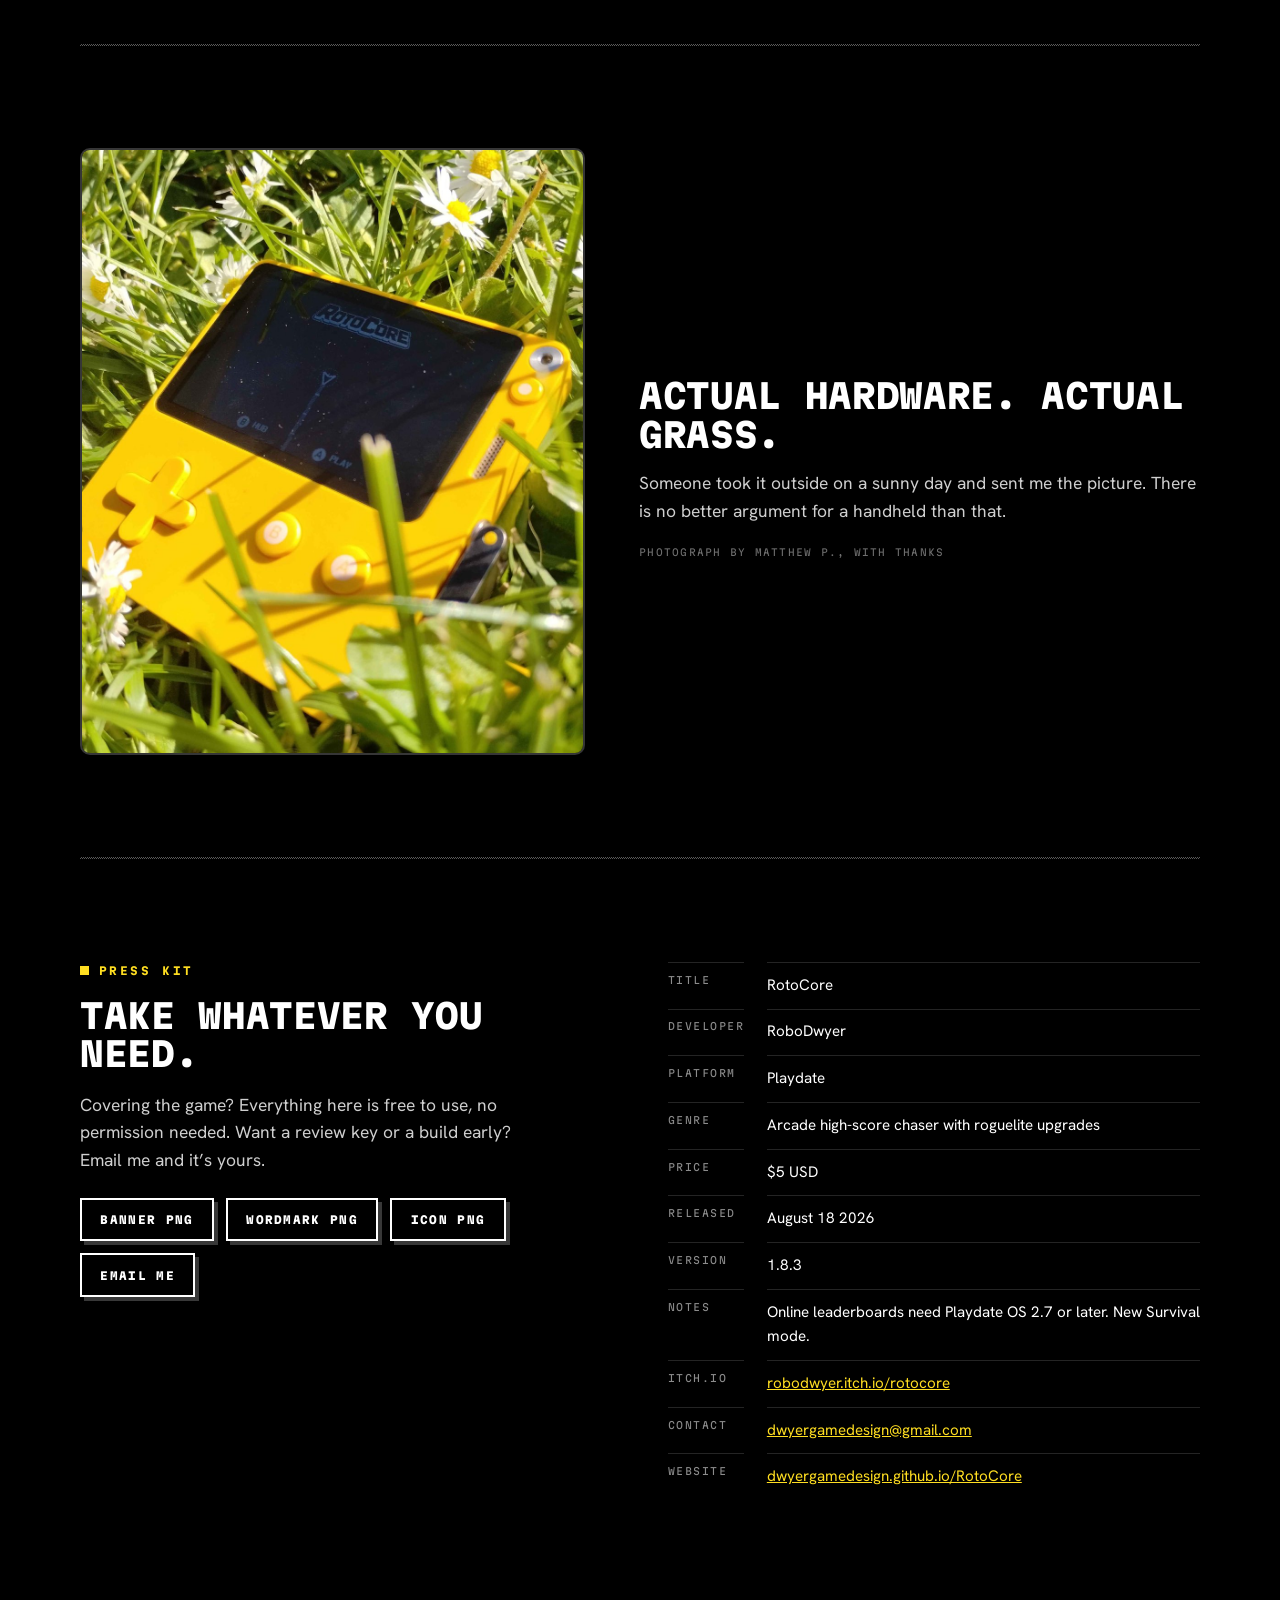
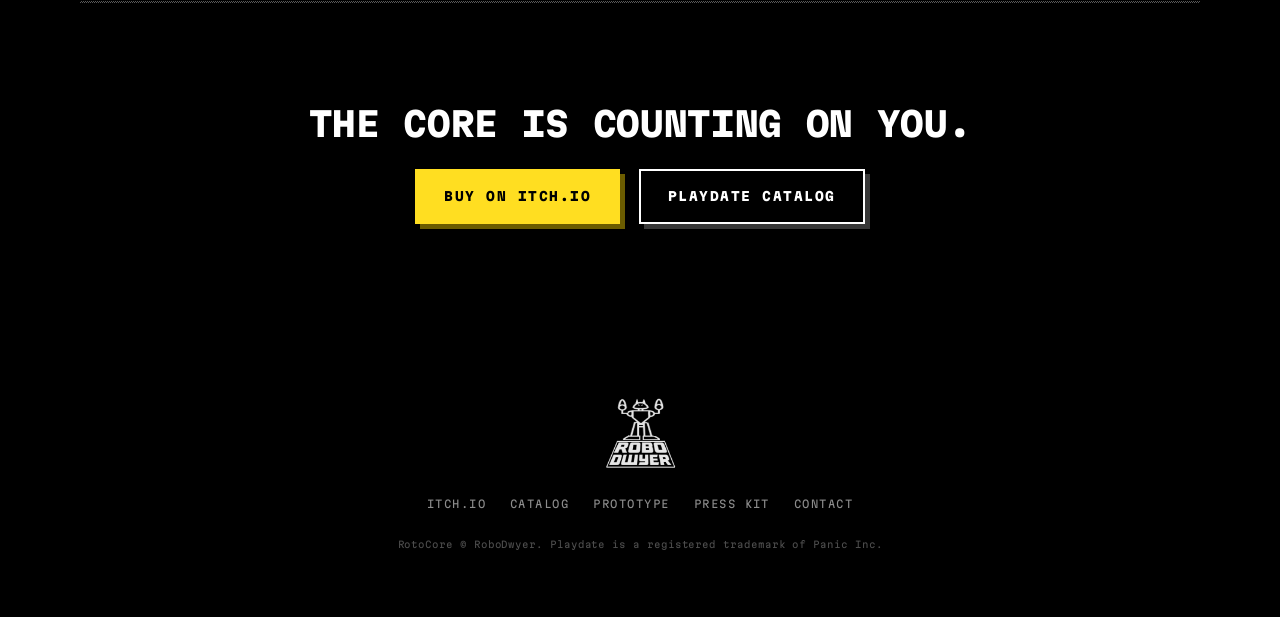
==== commit ee03fdf2: "Add files via upload" ====
--- a/index.html
+++ b/index.html
@@ -5,9 +5,9 @@
 <meta name="viewport" content="width=device-width, initial-scale=1">
 
 <!-- ==========================================================================
-     ROTOCORE. Catalog, $3, 18 Aug 2026, v1.5.0, contact, site URL, GIFs,
-     leaderboard, timed events. Asset paths are relative, so this works at
-     dwyergamedesign.github.io/RotoCore/ as-is.
+     ROTOCORE. itch.io + Catalog, $5, 18 Aug 2026, v1.8.3, contact, site URL,
+     GIFs, leaderboard, timed events. Asset paths are relative, so this works
+     at dwyergamedesign.github.io/RotoCore/ as-is.
      ========================================================================== -->
 
 <title>RotoCore, a crank-powered arcade high-score chaser for Playdate</title>
@@ -490,7 +490,7 @@
       <a class="topnav__link" href="#event">Events</a>
       <a class="topnav__link" href="#look">Look</a>
       <a class="topnav__link" href="#press">Press</a>
-      <a class="btn btn--sm btn--go" href="https://play.date/games/rotocore/">Get it</a>
+      <a class="btn btn--sm btn--go" href="https://robodwyer.itch.io/rotocore">Get it</a>
     </nav>
   </header>
 </div>
@@ -507,10 +507,11 @@
         Sweep, grab what upgrades you can, and see how long you last.
       </p>
       <div class="buys">
-        <a class="btn btn--go" href="https://play.date/games/rotocore/">Playdate Catalog</a>
+        <a class="btn btn--go" href="https://robodwyer.itch.io/rotocore">Buy on itch.io</a>
+        <a class="btn" href="https://play.date/games/rotocore/">Playdate Catalog</a>
       </div>
       <p class="hero__meta">
-        Playdate &nbsp;·&nbsp; <b data-edit="price">$3</b> &nbsp;·&nbsp; <b data-edit="date">Out Now!!!</b>
+        Playdate &nbsp;·&nbsp; <b data-edit="price">$5</b> &nbsp;·&nbsp; <b data-edit="date">Out Now!!!</b>
       </p>
       <img class="hero__badge" src="assets/play-on-playdate.png" alt="Play on Playdate">
     </div>
@@ -598,7 +599,7 @@
       <div class="stat"><span class="stat__n">50</span><span class="stat__l">Enemy wave patterns</span></div>
       <div class="stat"><span class="stat__n">30</span><span class="stat__l">Mods &amp; powerups</span></div>
       <div class="stat"><span class="stat__n">6</span><span class="stat__l">Glitches to avoid</span></div>
-      <div class="stat"><span class="stat__n">3</span><span class="stat__l">Difficulty modes</span></div>
+      <div class="stat"><span class="stat__n">5</span><span class="stat__l">Modes · Survival is new</span></div>
       <div class="stat"><span class="stat__n">∞</span><span class="stat__l">Global leaderboard</span></div>
     </div>
   </section>
@@ -654,6 +655,7 @@
           <button class="board__tab is-on" type="button" role="tab" aria-selected="true" data-mode="standard">Classic</button>
           <button class="board__tab" type="button" role="tab" aria-selected="false" data-mode="gradual">Gradual</button>
           <button class="board__tab" type="button" role="tab" aria-selected="false" data-mode="score_attack">Score Attack</button>
+          <button class="board__tab" type="button" role="tab" aria-selected="false" data-mode="survival">Survival</button>
           <button class="board__refresh" type="button" id="boardRefresh">Refresh</button>
         </div>
         <ol class="board__list" id="boardList"></ol>
@@ -727,10 +729,11 @@
         <dt>Developer</dt><dd>RoboDwyer</dd>
         <dt>Platform</dt><dd>Playdate</dd>
         <dt>Genre</dt><dd>Arcade high-score chaser with roguelite upgrades</dd>
-        <dt>Price</dt><dd data-edit="price">$3 USD</dd>
+        <dt>Price</dt><dd data-edit="price">$5 USD</dd>
         <dt>Released</dt><dd data-edit="date">August 18 2026</dd>
-        <dt>Version</dt><dd>1.5.0</dd>
-        <dt>Notes</dt><dd>Online leaderboards need Playdate OS 2.7 or later</dd>
+        <dt>Version</dt><dd>1.8.3</dd>
+        <dt>Notes</dt><dd>Online leaderboards need Playdate OS 2.7 or later. New Survival mode.</dd>
+        <dt>itch.io</dt><dd><a href="https://robodwyer.itch.io/rotocore">robodwyer.itch.io/rotocore</a></dd>
         <dt>Contact</dt><dd><a href="mailto:dwyergamedesign@gmail.com">dwyergamedesign@gmail.com</a></dd>
         <dt>Website</dt><dd><a href="https://dwyergamedesign.github.io/RotoCore/">dwyergamedesign.github.io/RotoCore</a></dd>
       </dl>
@@ -743,7 +746,8 @@
   <section class="wrap band" style="text-align:center">
     <h2 class="rise" style="margin-bottom:1.6rem">The core is counting on you.</h2>
     <div class="buys rise" style="justify-content:center">
-      <a class="btn btn--go" href="https://play.date/games/rotocore/">Playdate Catalog</a>
+      <a class="btn btn--go" href="https://robodwyer.itch.io/rotocore">Buy on itch.io</a>
+      <a class="btn" href="https://play.date/games/rotocore/">Playdate Catalog</a>
     </div>
   </section>
 
@@ -752,6 +756,7 @@
 <footer class="wrap foot">
   <img class="foot__logo" src="assets/robodwyer.png" alt="RoboDwyer">
   <nav class="foot__links">
+    <a href="https://robodwyer.itch.io/rotocore">itch.io</a>
     <a href="https://play.date/games/rotocore/">Catalog</a>
     <a href="play/">Prototype</a>
     <a href="#press">Press kit</a>
@@ -1350,11 +1355,51 @@
     msg.classList.remove('is-hidden');
   }
 
+  /* Survival scores are milliseconds. Same clock as the game:
+     under 10 min M:SS.mmm, 10+ min MM:SS.mmm, 1h+ H:MM:SS.mmm.
+     boardMaxMs keeps every row on a list on one format. */
+  function formatScoreTime(ms, boardMaxMs){
+    ms = Math.floor(Number(ms) || 0);
+    if(ms < 0) ms = 0;
+    var styleMs = boardMaxMs == null ? ms : Math.floor(Number(boardMaxMs) || 0);
+    if(styleMs < 0) styleMs = 0;
+
+    var totalSeconds = Math.floor(ms / 1000);
+    var millis = ms % 1000;
+    var hours = Math.floor(totalSeconds / 3600);
+    var minutes = Math.floor((totalSeconds % 3600) / 60);
+    var seconds = totalSeconds % 60;
+    var pad = function(n, w){ return String(n).padStart(w, '0'); };
+
+    if(styleMs >= 3600000){
+      var hourDigits = String(Math.floor(styleMs / 3600000)).length;
+      if(hourDigits < 1) hourDigits = 1;
+      return pad(hours, hourDigits) + ':' + pad(minutes, 2) + ':' + pad(seconds, 2) + '.' + pad(millis, 3);
+    }
+    if(styleMs >= 600000){
+      return pad(minutes, 2) + ':' + pad(seconds, 2) + '.' + pad(millis, 3);
+    }
+    return minutes + ':' + pad(seconds, 2) + '.' + pad(millis, 3);
+  }
+
+  function formatBoardScore(value, which, boardMaxMs){
+    if(which === 'survival') return formatScoreTime(value, boardMaxMs);
+    return Number(value || 0).toLocaleString('en-US');
+  }
+
   function render(rows){
     list.innerHTML = '';
     if(!rows.length){ say('No scores on this board yet. Somebody has to go first.'); return; }
     msg.classList.add('is-hidden');
 
+    var boardMaxMs = 0;
+    if(mode === 'survival'){
+      rows.forEach(function(row){
+        var n = Number(row.score || 0);
+        if(n > boardMaxMs) boardMaxMs = n;
+      });
+    }
+
     rows.forEach(function(row, i){
       var li   = document.createElement('li');
       var wrap = document.createElement('div');
@@ -1371,7 +1416,7 @@
 
       var score = document.createElement('span');
       score.className = 'board__score';
-      score.textContent = Number(row.score || 0).toLocaleString('en-US');
+      score.textContent = formatBoardScore(row.score, mode, boardMaxMs);
 
       wrap.appendChild(rank); wrap.appendChild(name); wrap.appendChild(score);
       li.appendChild(wrap);
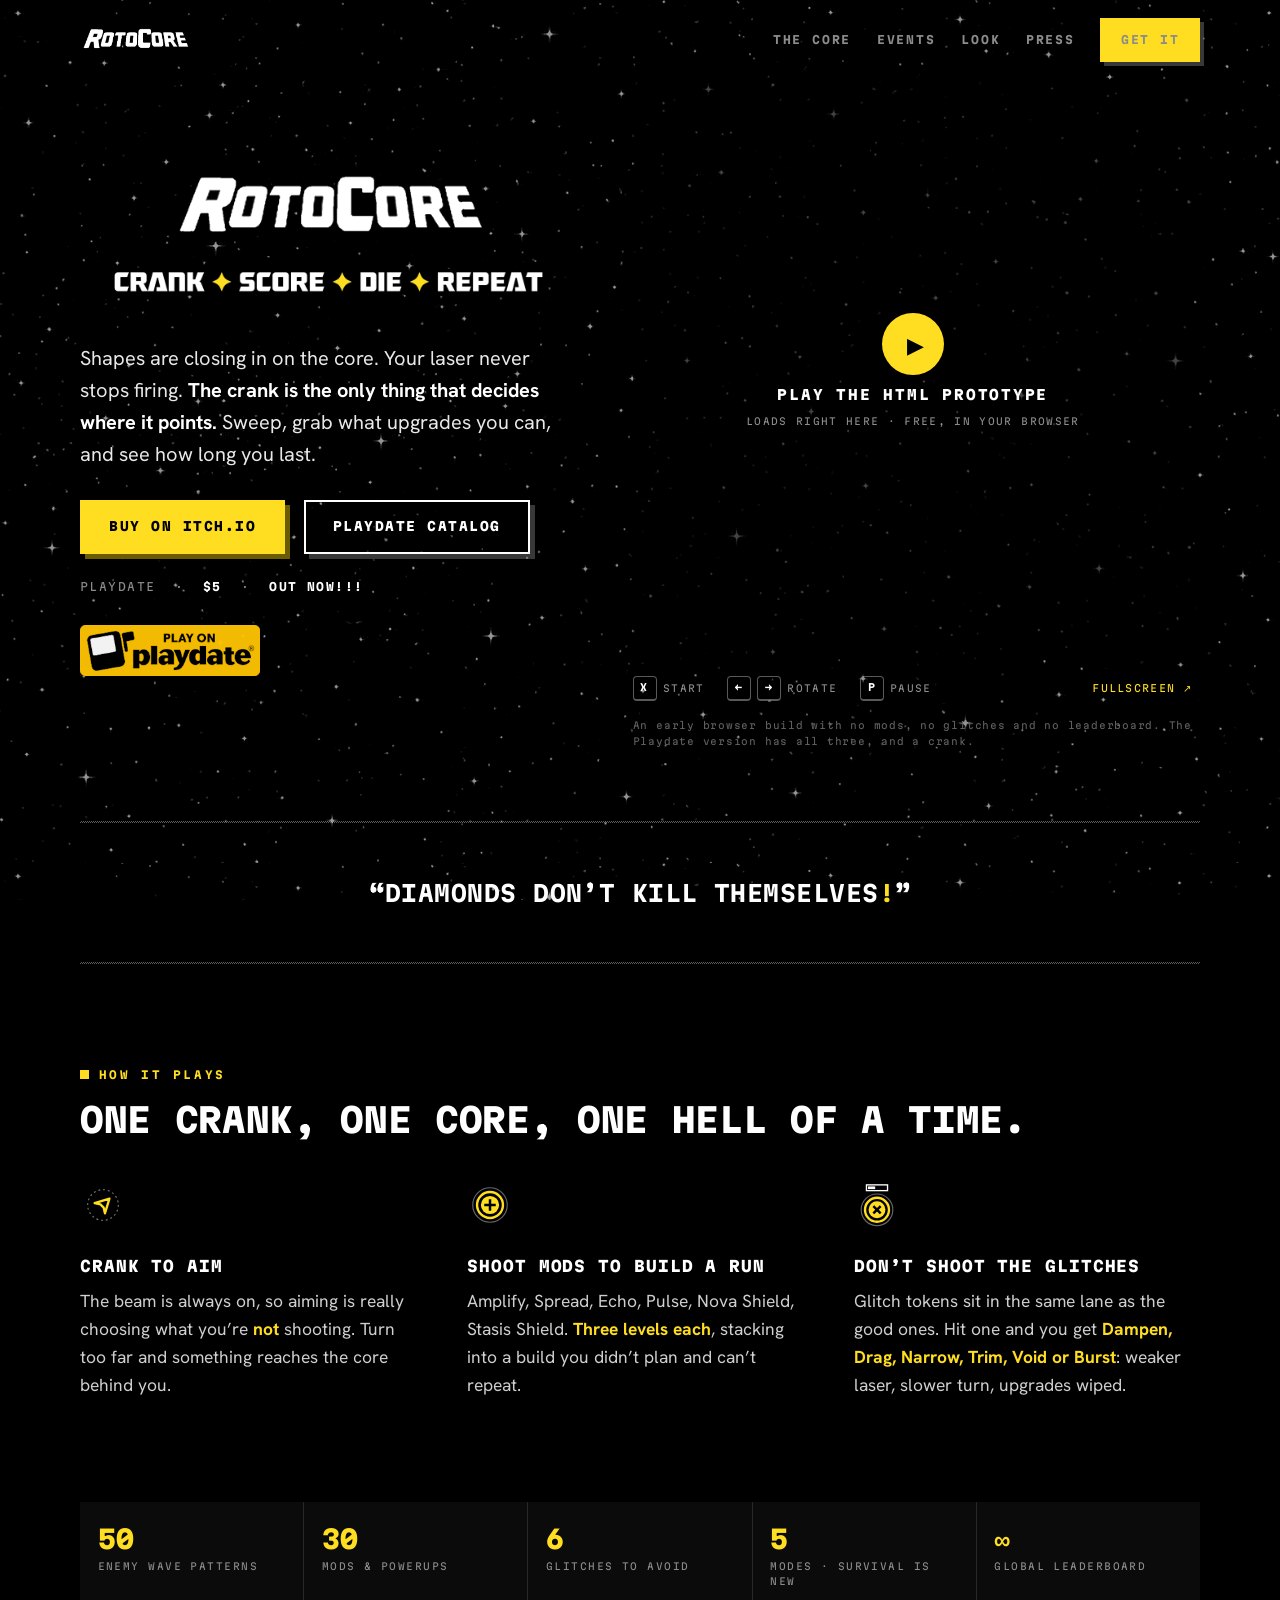
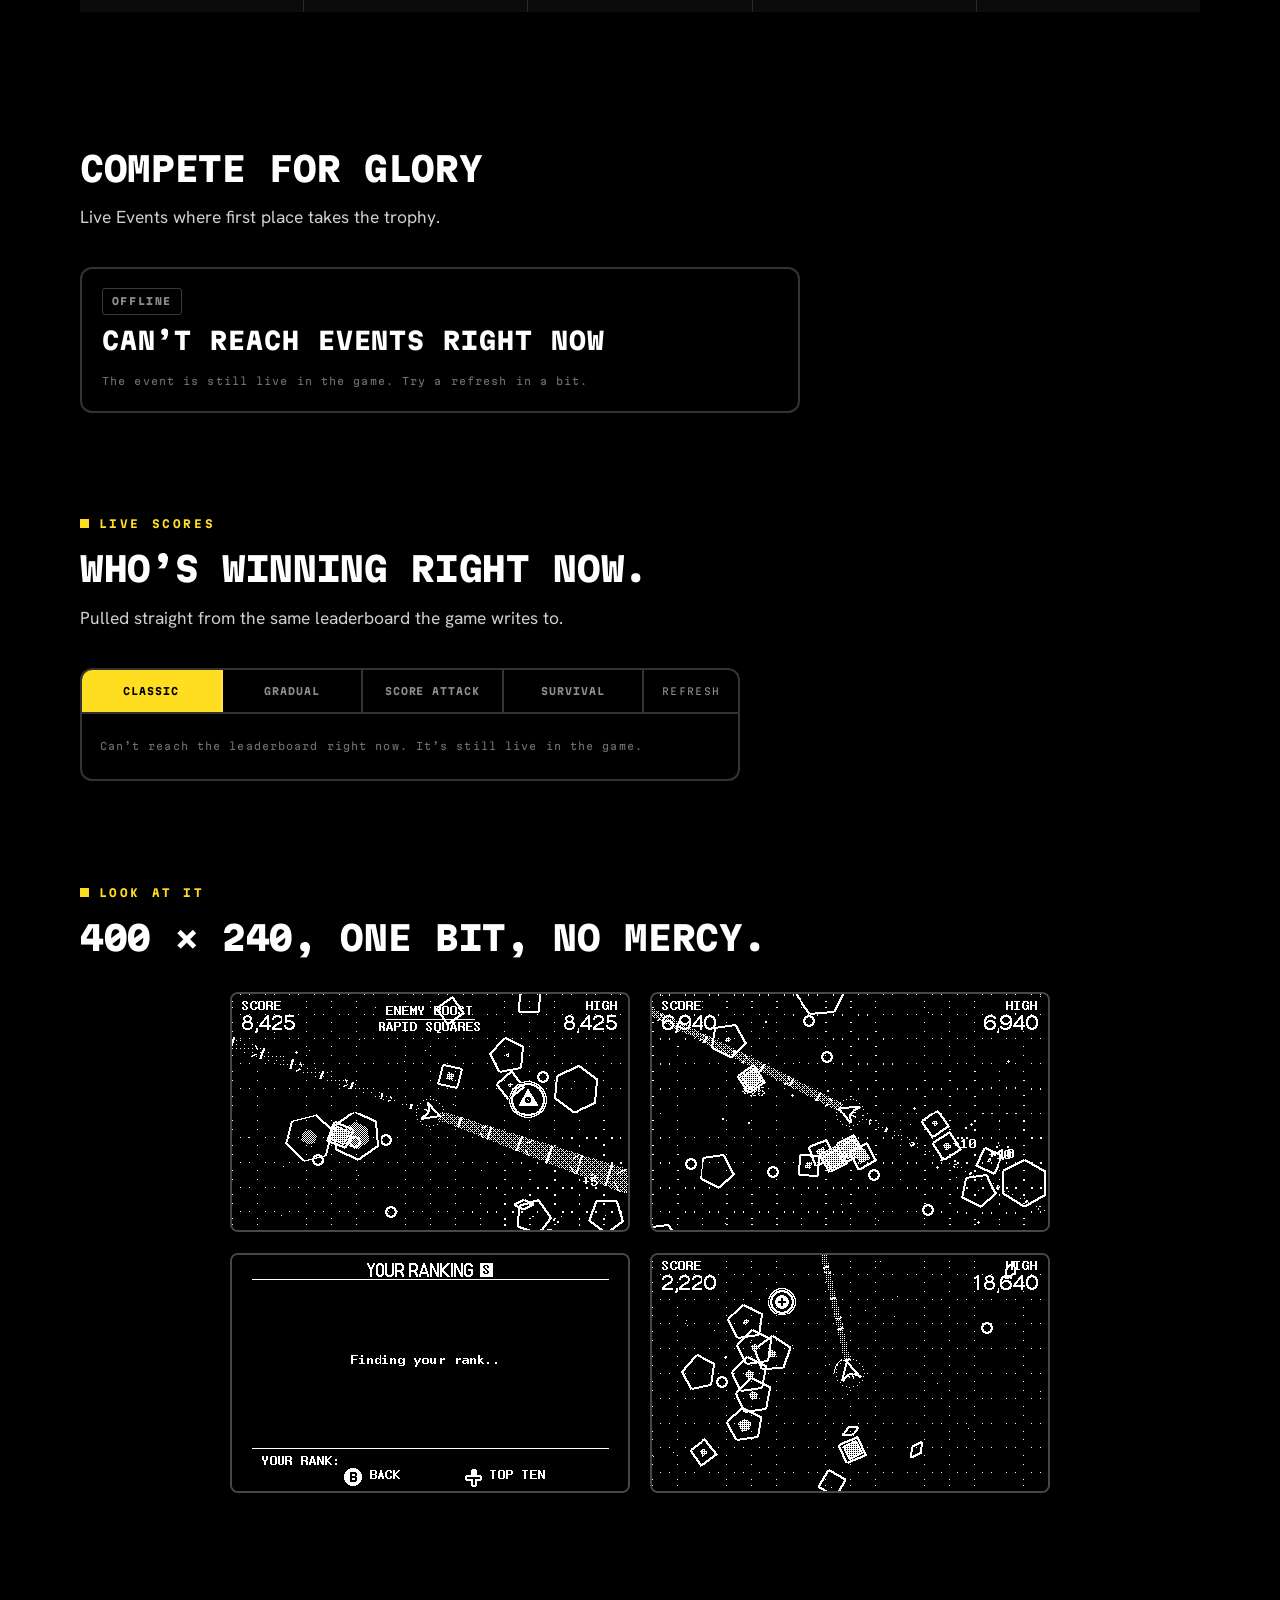
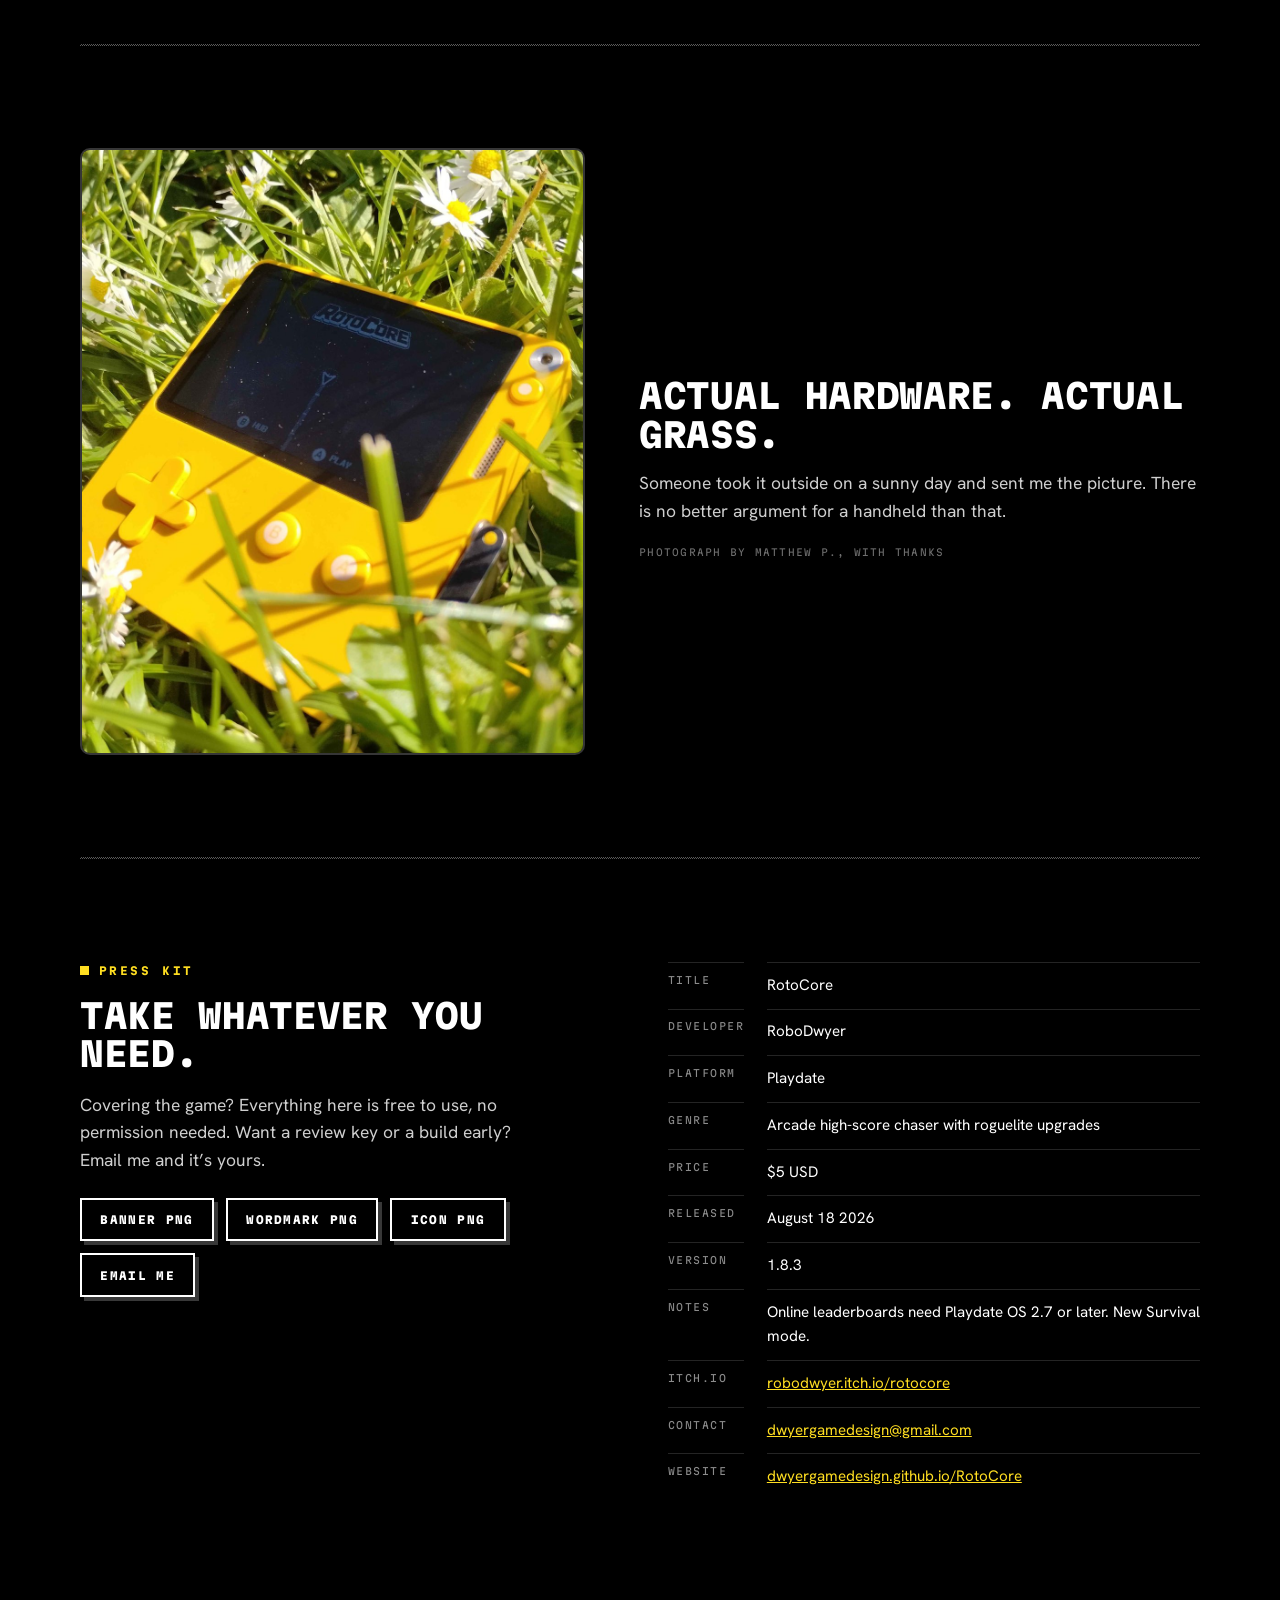
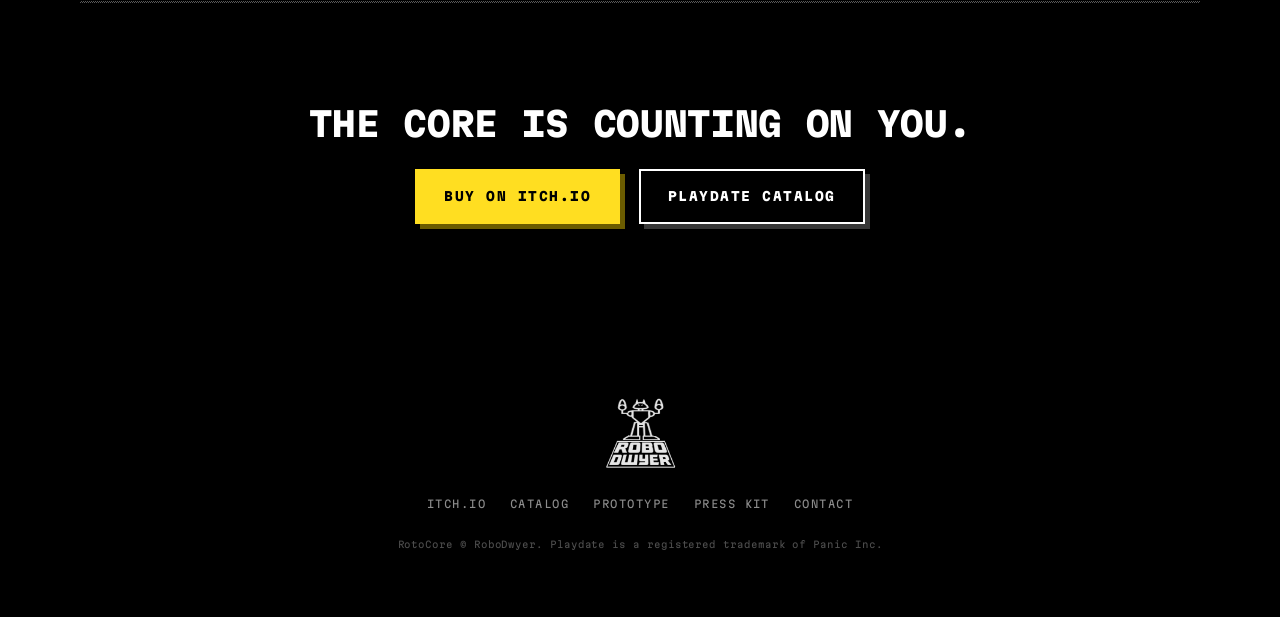
==== commit a06116a7: "Update index.html" ====
--- a/index.html
+++ b/index.html
@@ -1077,9 +1077,56 @@
     return Array.isArray(raw) ? raw : [];
   }
 
+  /* Survival scores are milliseconds. Same clock as the live scores board:
+     under 10 min M:SS.mmm, 10+ min MM:SS.mmm, 1h+ H:MM:SS.mmm.
+     boardMaxMs keeps every row on a list on one format. */
+  function formatScoreTime(ms, boardMaxMs){
+    ms = Math.floor(Number(ms) || 0);
+    if(ms < 0) ms = 0;
+    var styleMs = boardMaxMs == null ? ms : Math.floor(Number(boardMaxMs) || 0);
+    if(styleMs < 0) styleMs = 0;
+
+    var totalSeconds = Math.floor(ms / 1000);
+    var millis = ms % 1000;
+    var hours = Math.floor(totalSeconds / 3600);
+    var minutes = Math.floor((totalSeconds % 3600) / 60);
+    var seconds = totalSeconds % 60;
+    var pad = function(n, w){ return String(n).padStart(w, '0'); };
+
+    if(styleMs >= 3600000){
+      var hourDigits = String(Math.floor(styleMs / 3600000)).length;
+      if(hourDigits < 1) hourDigits = 1;
+      return pad(hours, hourDigits) + ':' + pad(minutes, 2) + ':' + pad(seconds, 2) + '.' + pad(millis, 3);
+    }
+    if(styleMs >= 600000){
+      return pad(minutes, 2) + ':' + pad(seconds, 2) + '.' + pad(millis, 3);
+    }
+    return minutes + ':' + pad(seconds, 2) + '.' + pad(millis, 3);
+  }
+
+  function isSurvivalEvent(ev){
+    var mode = trimText(ev && ev.mode).toLowerCase();
+    var metric = trimText(ev && ev.metric).toLowerCase();
+    return mode === 'survival' || metric === 'time' || metric === 'survival_time';
+  }
+
+  function formatEventScore(value, ev, boardMaxMs){
+    if(isSurvivalEvent(ev)) return formatScoreTime(value, boardMaxMs);
+    return Number(value || 0).toLocaleString('en-US');
+  }
+
   function renderBoard(rows, ev, live){
     boardEl.innerHTML = '';
     if(!rows || !rows.length) return;
+
+    var boardMaxMs = 0;
+    if(isSurvivalEvent(ev)){
+      rows.forEach(function(row){
+        var n = Number(row.score || 0);
+        if(n > boardMaxMs) boardMaxMs = n;
+      });
+    }
+
     rows.forEach(function(row, i){
       var li = document.createElement('li');
       var wrap = document.createElement('div');
@@ -1108,7 +1155,7 @@
 
       var score = document.createElement('span');
       score.className = 'event__score';
-      score.textContent = Number(row.score || 0).toLocaleString('en-US');
+      score.textContent = formatEventScore(row.score, ev, boardMaxMs);
 
       wrap.appendChild(rank);
       wrap.appendChild(who);
